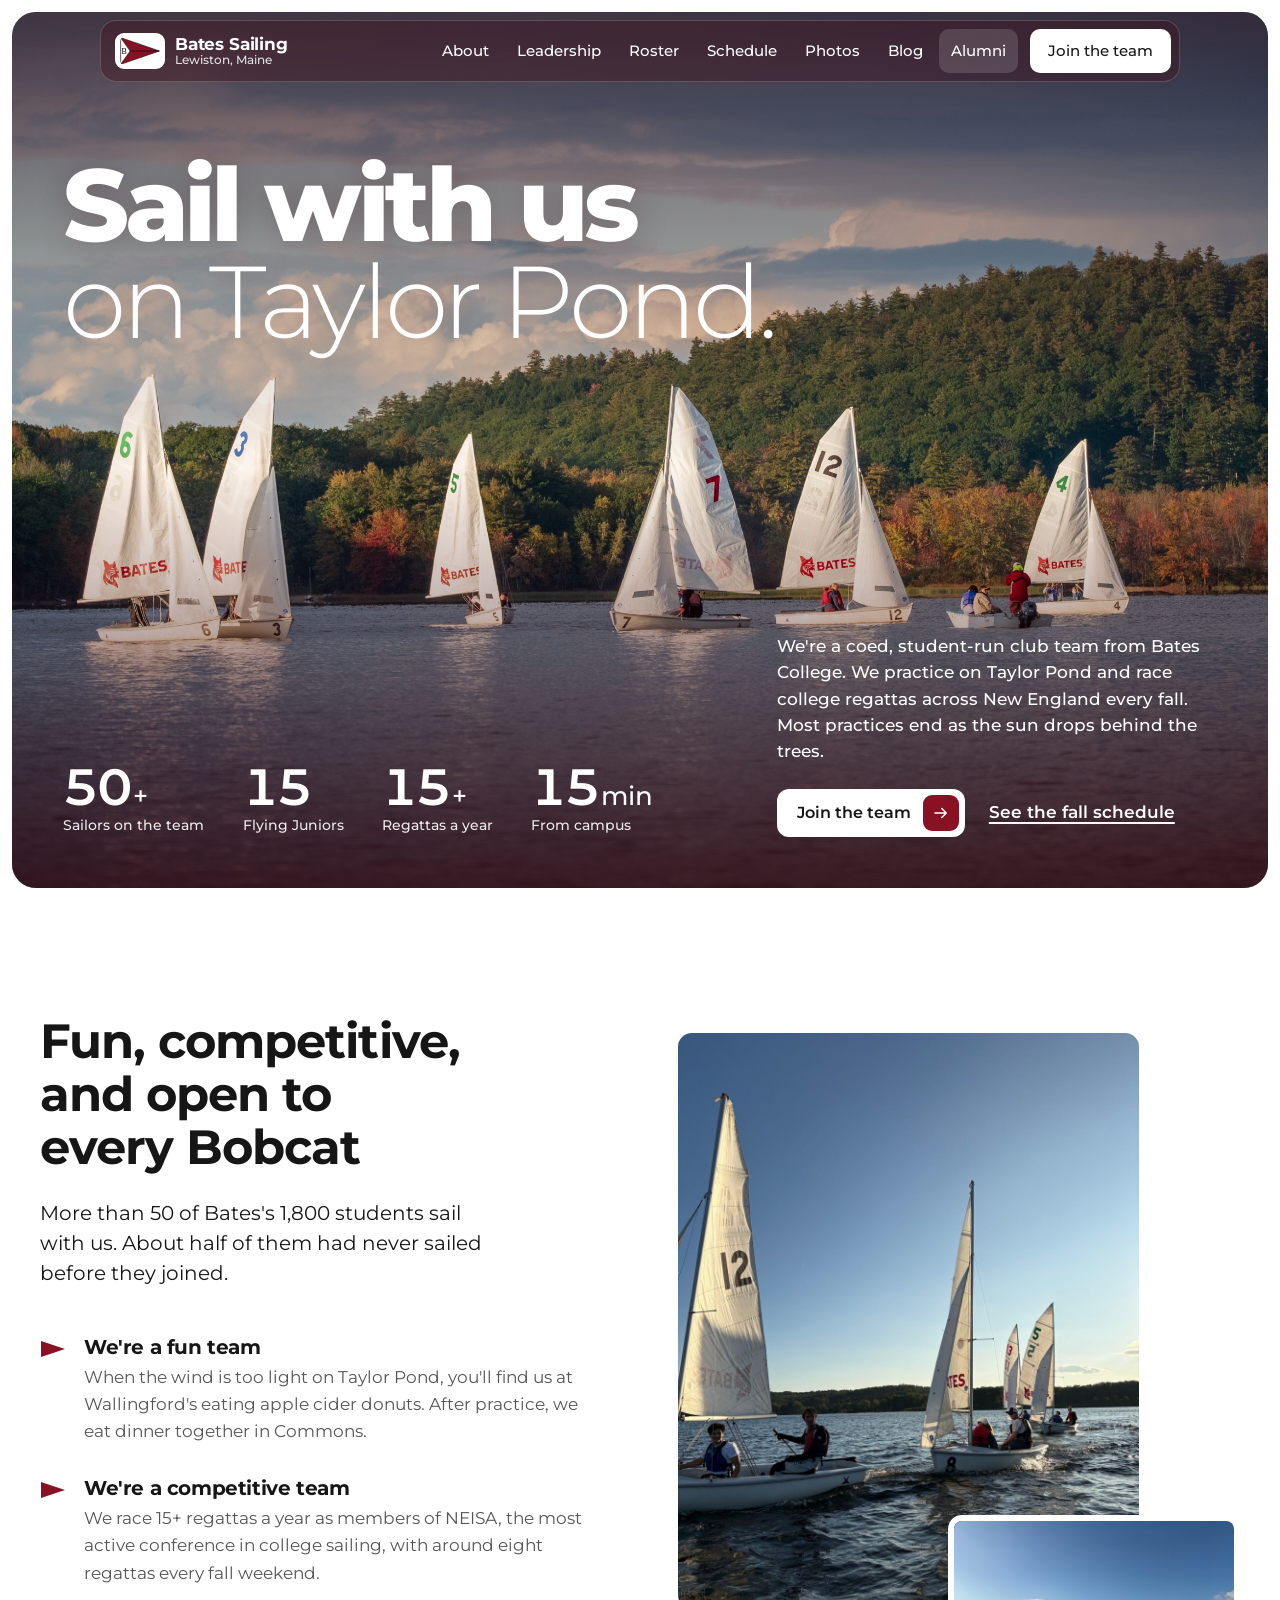
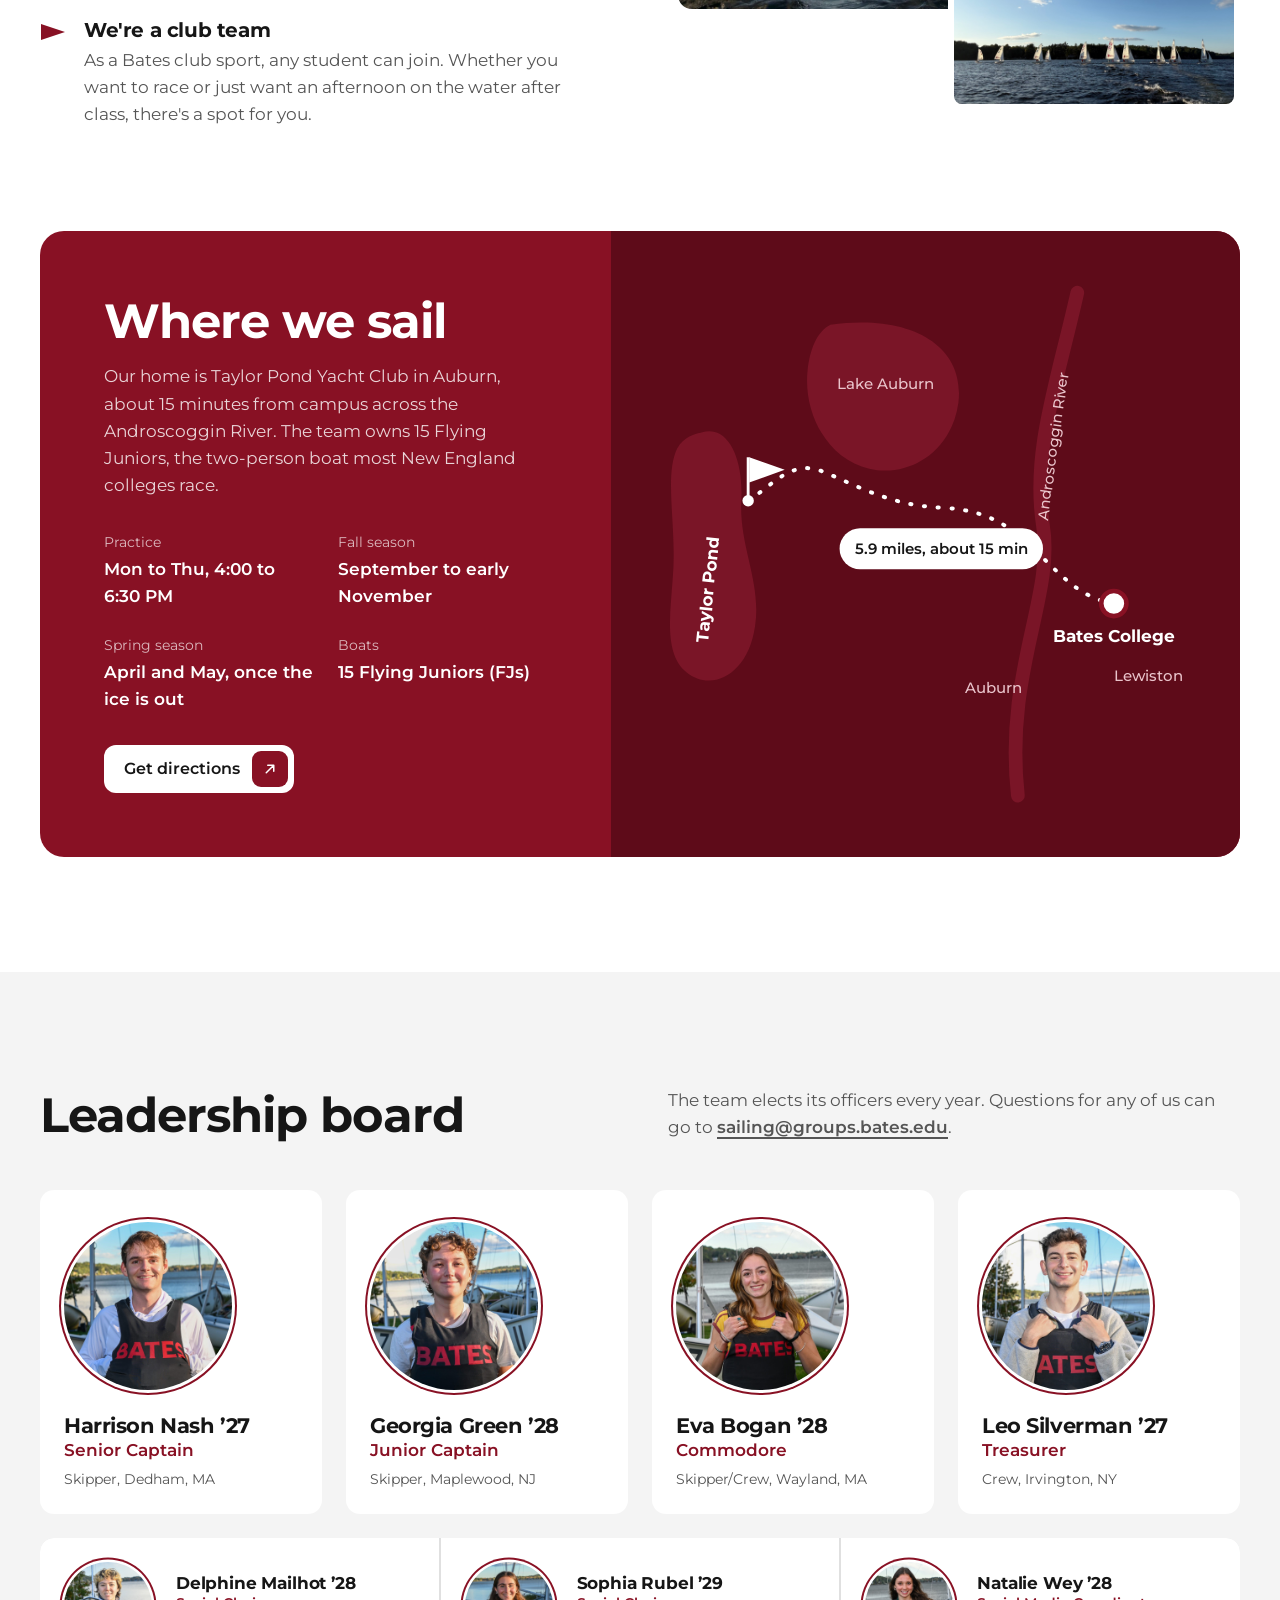
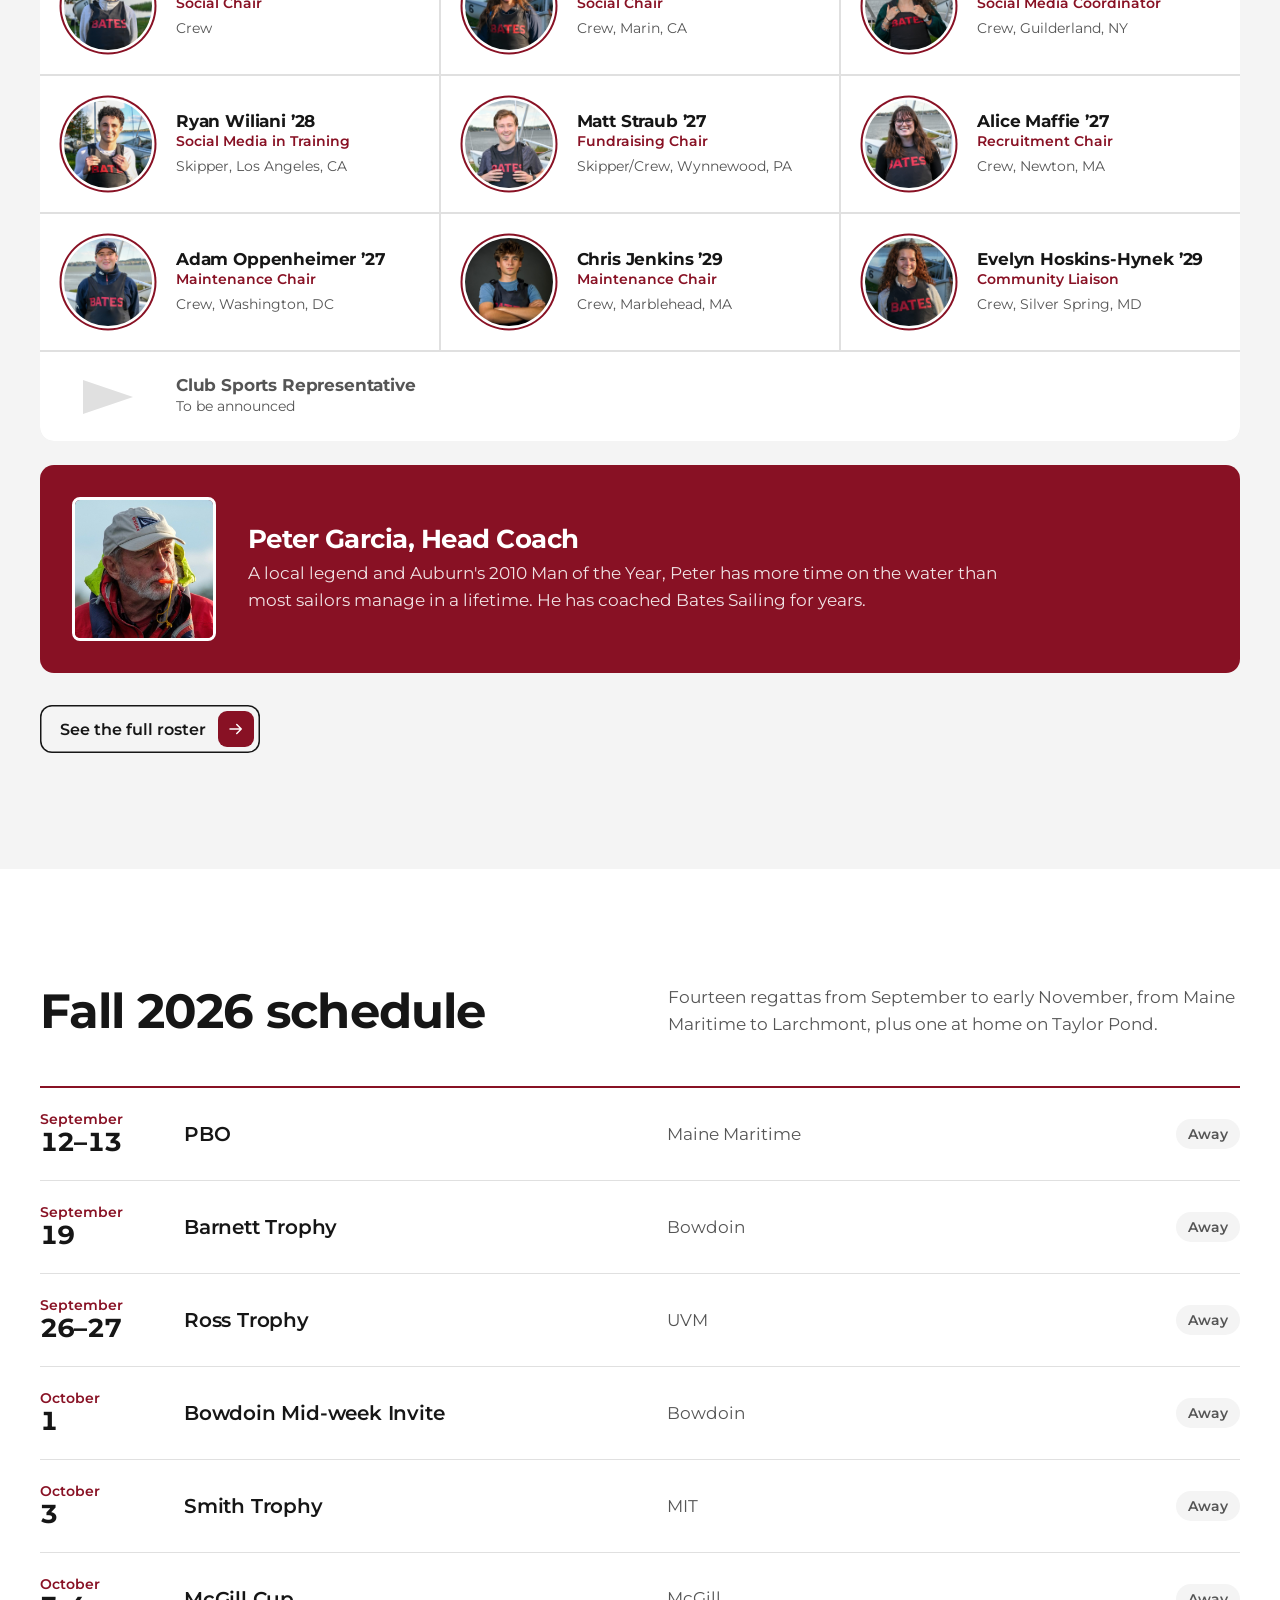
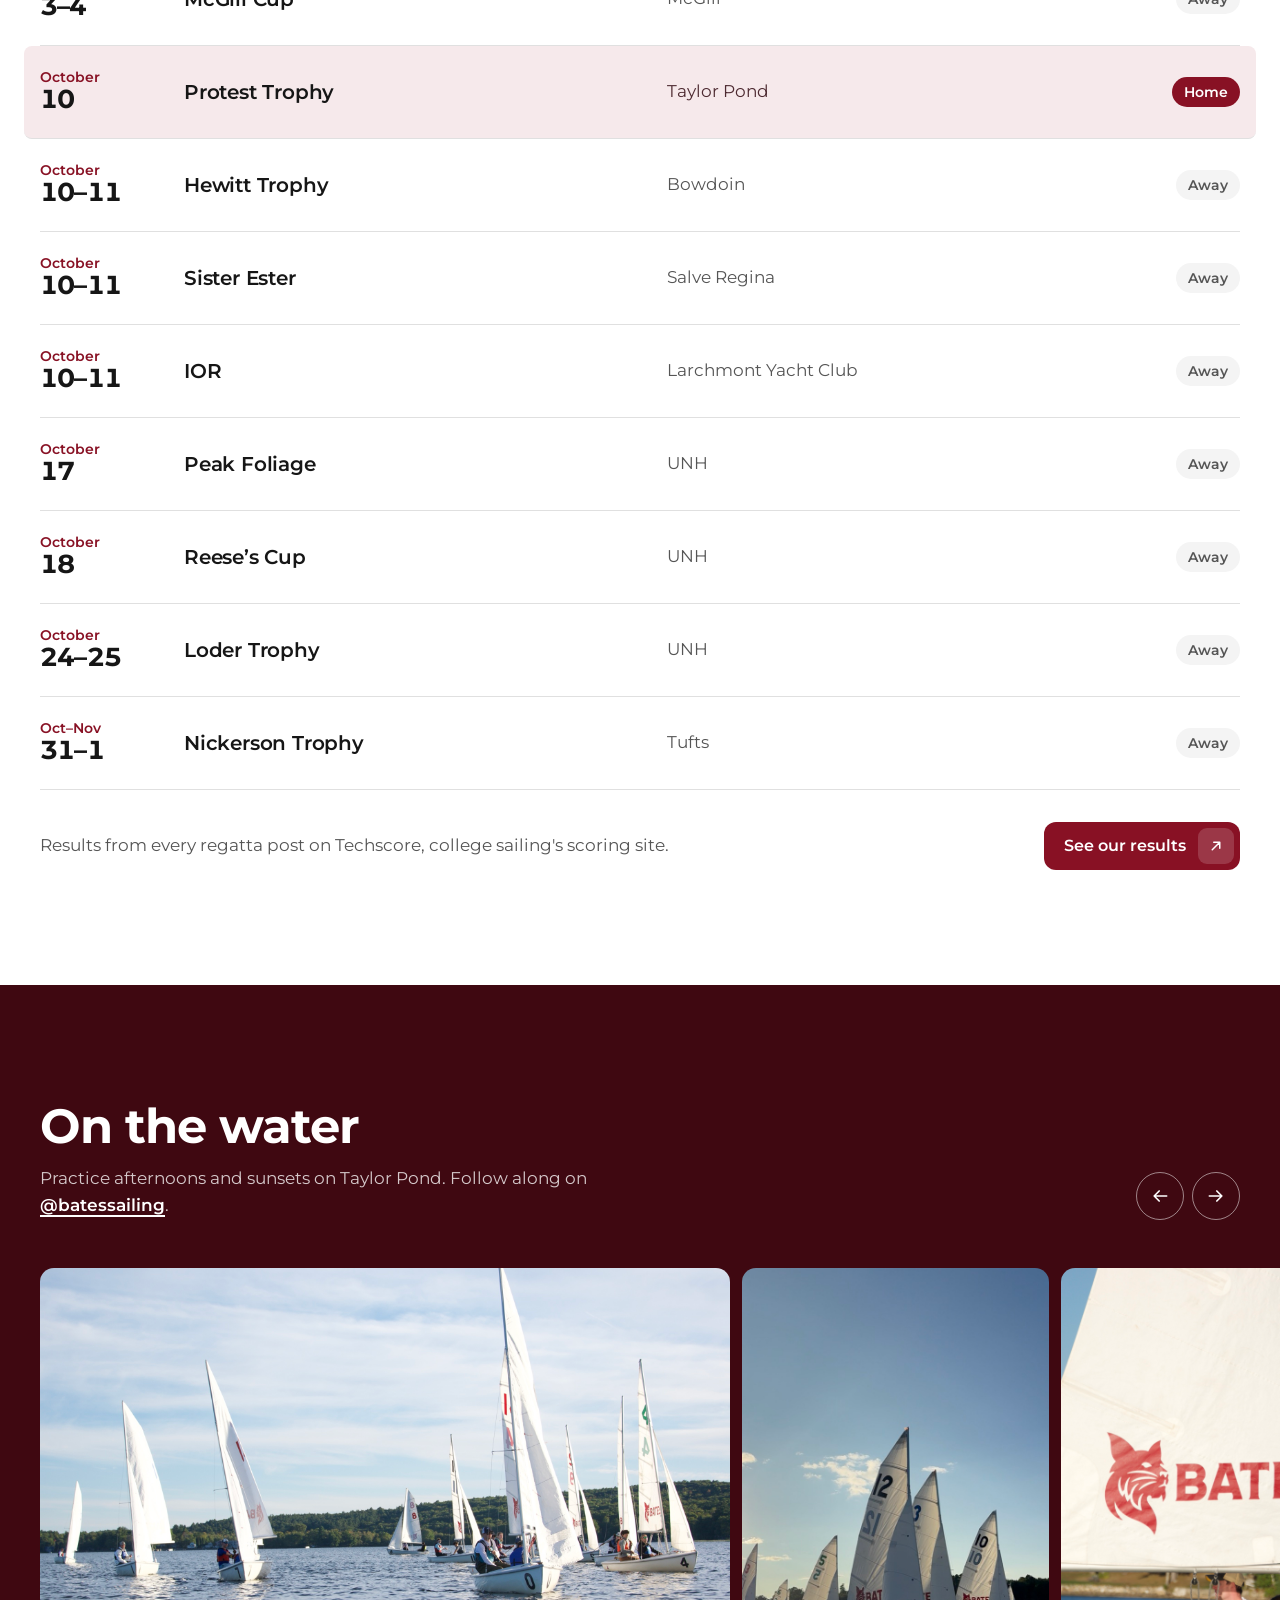
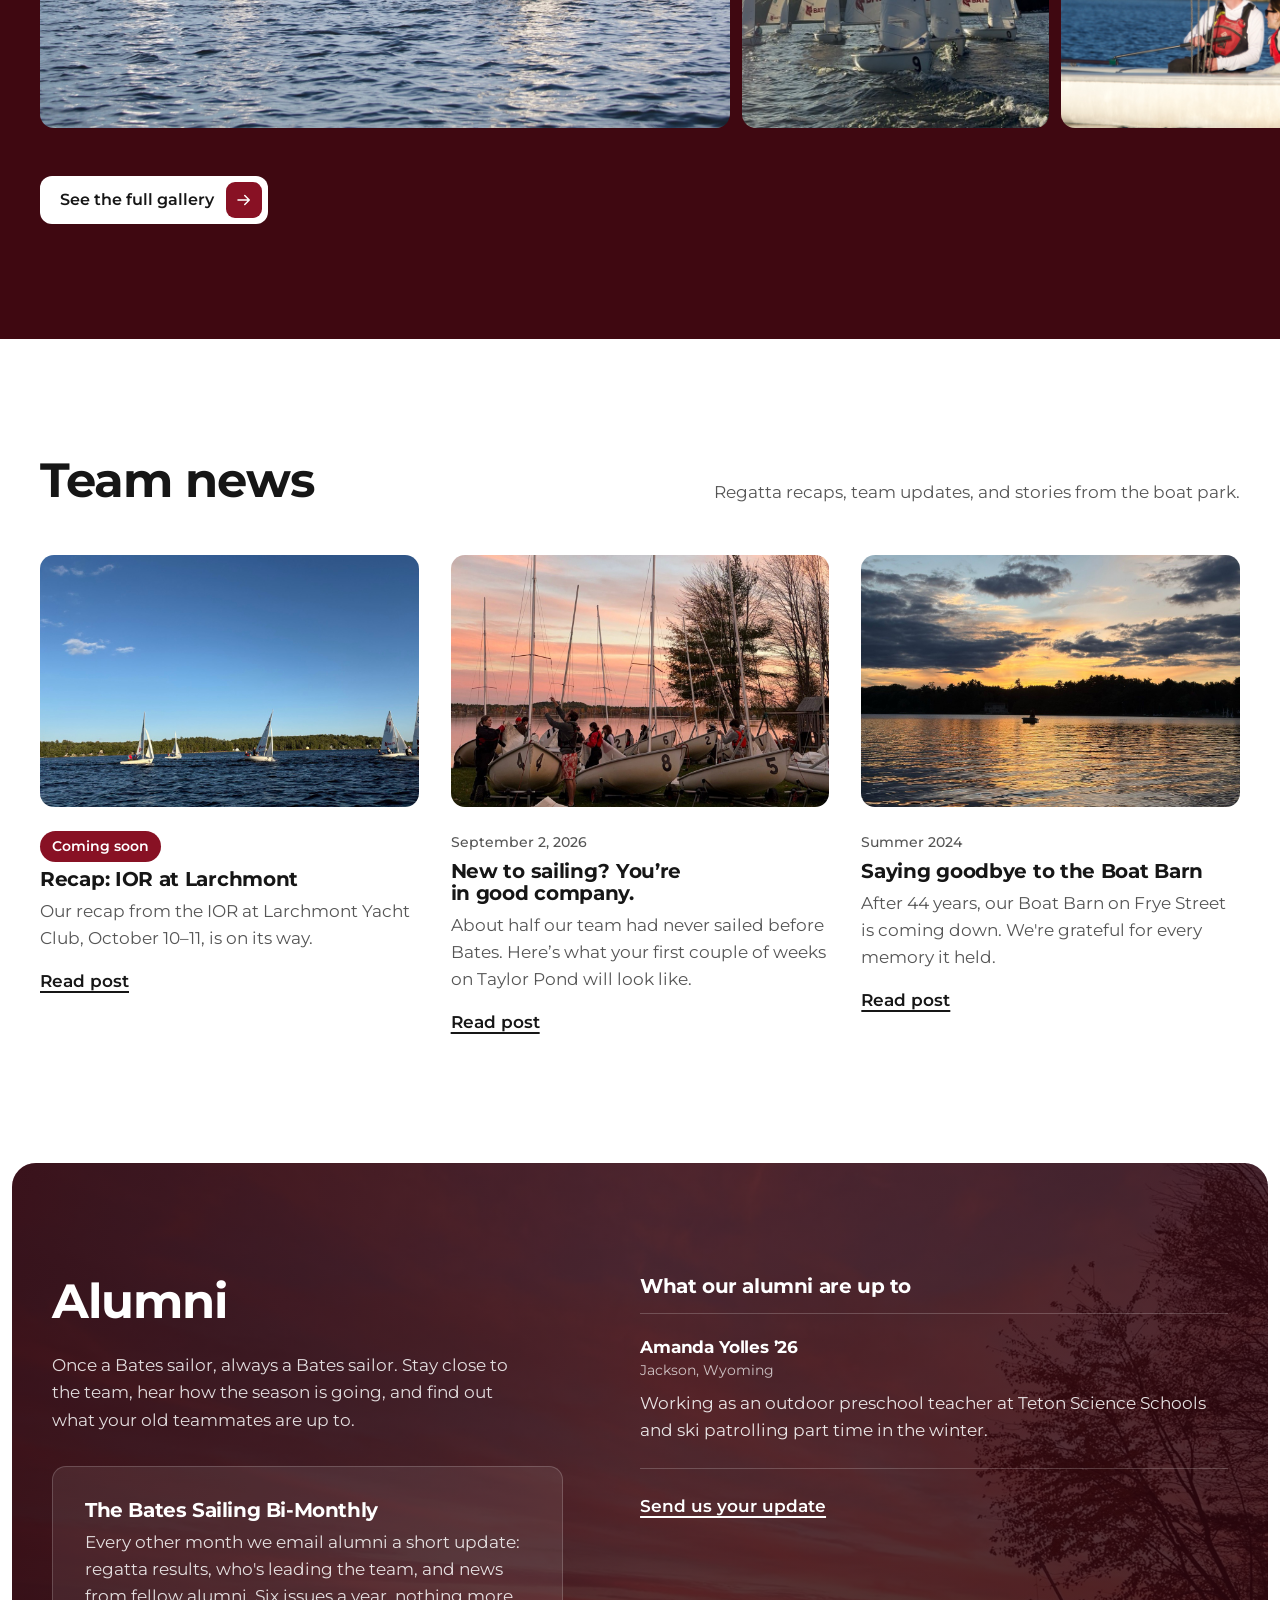
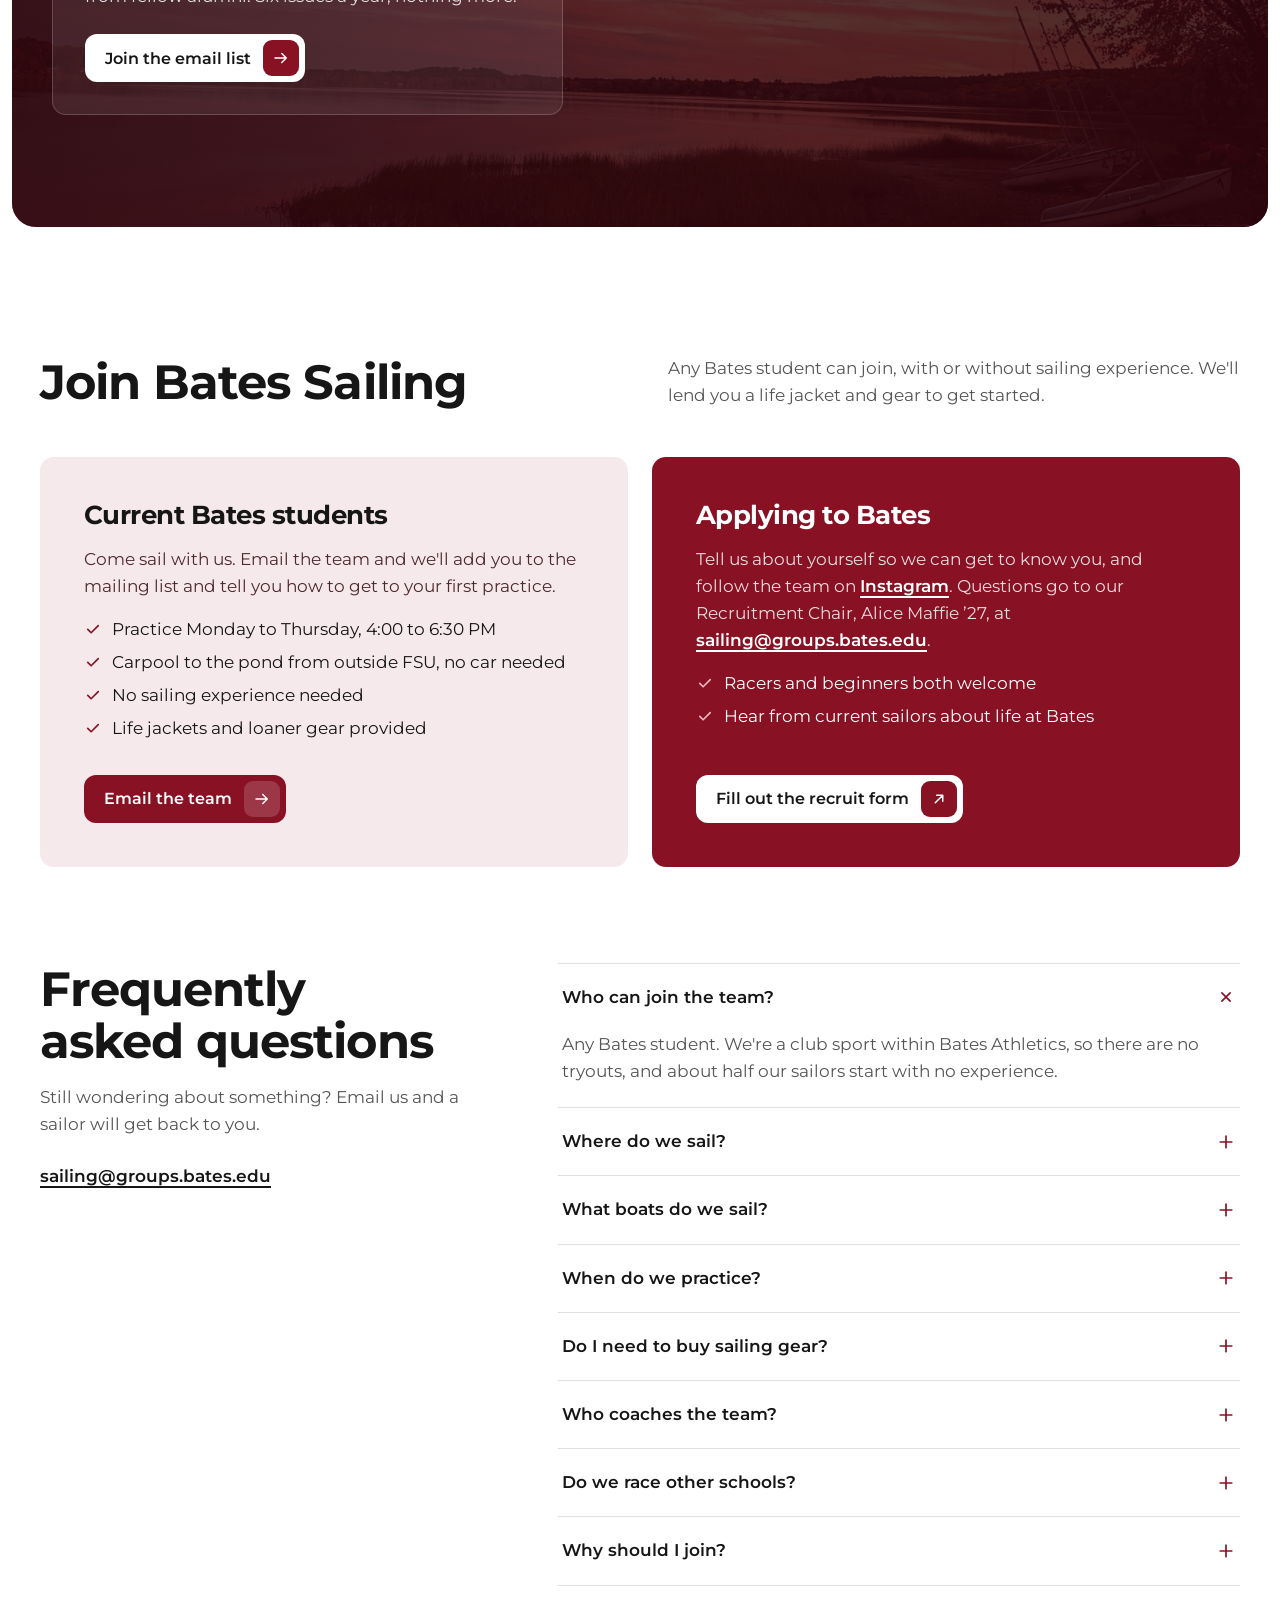
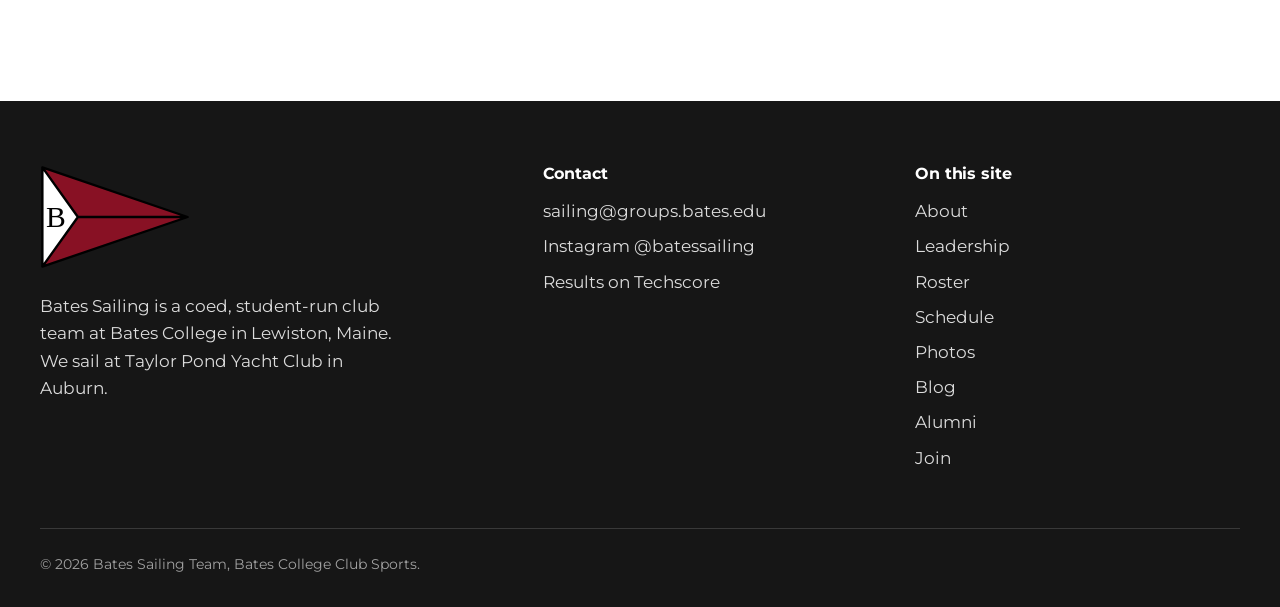
==== index.html @ 362e1a92 "Home: on phones, pin the hero photo and scroll the intro over it Co-Authored-By: Claude Opus 5.5 <no" ====
<!doctype html>
<html lang="en">
<head>
  <meta charset="utf-8">
  <meta name="viewport" content="width=device-width, initial-scale=1">
  <title>Bates Sailing Team | Bates College, Lewiston, Maine</title>
  <meta name="description" content="Bates Sailing is a coed, student-run club sailing team at Bates College in Lewiston, Maine. We practice on Taylor Pond and race NEISA regattas every fall. No experience needed.">
  <meta name="theme-color" content="#881124">
  <link rel="icon" href="assets/img/burgee.svg" type="image/svg+xml">
  <link rel="preload" href="assets/fonts/Montserrat-VariableFont_wght.ttf" as="font" type="font/ttf" crossorigin>
  <link rel="preload" as="image" href="assets/img/hero-fleet-2400.jpg" imagesrcset="assets/img/hero-fleet-1200.jpg 1200w, assets/img/hero-fleet-2400.jpg 2400w" imagesizes="100vw">
  <link rel="stylesheet" href="css/styles.css?v=20261106">
  <meta property="og:title" content="Bates Sailing Team">
  <meta property="og:description" content="Coed club sailing at Bates College. Practice on Taylor Pond, race across New England every fall.">
  <meta property="og:image" content="assets/img/hero-fleet-1200.jpg">
</head>
<body>

<!-- Icon set (Phosphor-style, 1.5px stroke) -->
<svg width="0" height="0" style="position:absolute" aria-hidden="true">
  <symbol id="i-arrow-right" viewBox="0 0 24 24"><path d="M4 12h15m-6-6 6 6-6 6" fill="none" stroke="currentColor" stroke-width="2" stroke-linecap="round" stroke-linejoin="round"/></symbol>
  <symbol id="i-arrow-left" viewBox="0 0 24 24"><path d="M20 12H5m6-6-6 6 6 6" fill="none" stroke="currentColor" stroke-width="2" stroke-linecap="round" stroke-linejoin="round"/></symbol>
  <symbol id="i-arrow-up-right" viewBox="0 0 24 24"><path d="M7 17 17 7M9 7h8v8" fill="none" stroke="currentColor" stroke-width="2" stroke-linecap="round" stroke-linejoin="round"/></symbol>
  <symbol id="i-chevron-down" viewBox="0 0 24 24"><path d="m6 9 6 6 6-6" fill="none" stroke="currentColor" stroke-width="2" stroke-linecap="round" stroke-linejoin="round"/></symbol>
  <symbol id="i-plus" viewBox="0 0 24 24"><path d="M12 5v14M5 12h14" fill="none" stroke="currentColor" stroke-width="2" stroke-linecap="round"/></symbol>
  <symbol id="i-menu" viewBox="0 0 24 24"><path d="M4 7h16M4 12h16M4 17h16" fill="none" stroke="currentColor" stroke-width="2" stroke-linecap="round"/></symbol>
  <symbol id="i-close" viewBox="0 0 24 24"><path d="M6 6l12 12M18 6 6 18" fill="none" stroke="currentColor" stroke-width="2" stroke-linecap="round"/></symbol>
  <symbol id="i-check" viewBox="0 0 24 24"><path d="m5 12.5 4.5 4.5L19 7.5" fill="none" stroke="currentColor" stroke-width="2.2" stroke-linecap="round" stroke-linejoin="round"/></symbol>
  <symbol id="i-pennant" viewBox="0 0 26 18"><path d="M1 1 25 9 1 17Z" fill="currentColor"/></symbol>
</svg>

<a class="skip-link" href="#main">Skip to main content</a>

<header class="site-header" id="top">
  <nav class="nav" aria-label="Main">
    <a class="brand" href="#top">
      <img src="assets/img/burgee.svg" alt="" width="46" height="32">
      <span class="brand-name"><strong>Bates Sailing</strong><span>Lewiston, Maine</span></span>
    </a>
    <button class="nav-toggle" type="button" aria-expanded="false" aria-controls="nav-links" aria-label="Open menu">
      <svg aria-hidden="true"><use href="#i-menu"/></svg>
    </button>
    <ul class="nav-links" id="nav-links">
      <li><a href="#about">About</a></li>
      <li><a href="#leadership">Leadership</a></li>
      <li><a href="roster.html">Roster</a></li>
      <li><a href="#schedule">Schedule</a></li>
      <li><a href="#photos">Photos</a></li>
      <li><a href="#blog">Blog</a></li>
      <li><a href="#alumni">Alumni</a></li>
      <li class="nav-cta"><a class="btn" href="#join">Join the team</a></li>
    </ul>
  </nav>
</header>

<main id="main">

  <!-- Hero -->
  <section class="hero" aria-labelledby="hero-title">
    <div class="hero-frame">
      <!-- On phones this photo stays pinned while the intro scrolls up over it -->
      <div class="hero-pin">
      <div class="hero-media">
        <img src="assets/img/hero-fleet-2400.jpg"
             srcset="assets/img/hero-fleet-1200.jpg 1200w, assets/img/hero-fleet-2400.jpg 2400w"
             sizes="100vw" width="2400" height="1600" fetchpriority="high"
             alt="Seven Bates Flying Juniors sailing on Taylor Pond in front of a hillside of fall foliage">
      </div>

      <div class="hero-stage">
        <h1 id="hero-title">Sail with us <span class="thin">on Taylor Pond.</span></h1>
        <div class="hero-sails" aria-hidden="true"></div>
      </div>
      </div>

      <div class="hero-pitch">
        <p>We're a coed, student-run club team from Bates College. We practice on Taylor Pond and race college regattas across New England every fall. Most practices end as the sun drops behind the trees.</p>
        <div class="hero-actions">
          <a class="btn btn-light" href="#join">Join the team <span class="btn-icon"><svg aria-hidden="true"><use href="#i-arrow-right"/></svg></span></a>
          <a class="text-link" href="#schedule">See the fall schedule</a>
        </div>
      </div>
    </div>

    <!-- Sits over the water on wide screens, drops below the photo on smaller ones -->
    <dl class="hero-stats">
      <div><dt>Sailors on the team</dt><dd>50<small>+</small></dd></div>
      <div><dt>Flying Juniors</dt><dd>15</dd></div>
      <div><dt>Regattas a year</dt><dd>15<small>+</small></dd></div>
      <div><dt>From campus</dt><dd>15<small>min</small></dd></div>
    </dl>
  </section>

  <!-- About -->
  <section class="section" id="about" aria-labelledby="about-title">
    <div class="wrap">
      <div class="about-grid">
        <div class="about-copy">
          <h2 id="about-title">Fun, competitive, and open to every Bobcat</h2>
          <p class="lede">More than 50 of Bates's 1,800 students sail with us. About half of them had never sailed before they joined.</p>
          <ul class="about-points">
            <li>
              <svg class="pennant-mark" aria-hidden="true"><use href="#i-pennant"/></svg>
              <div>
                <h3>We're a fun team</h3>
                <p>When the wind is too light on Taylor Pond, you'll find us at Wallingford's eating apple cider donuts. After practice, we eat dinner together in Commons.</p>
              </div>
            </li>
            <li>
              <svg class="pennant-mark" aria-hidden="true"><use href="#i-pennant"/></svg>
              <div>
                <h3>We're a competitive team</h3>
                <p>We race 15+ regattas a year as members of NEISA, the most active conference in college sailing, with around eight regattas every fall weekend.</p>
              </div>
            </li>
            <li>
              <svg class="pennant-mark" aria-hidden="true"><use href="#i-pennant"/></svg>
              <div>
                <h3>We're a club team</h3>
                <p>As a Bates club sport, any student can join. Whether you want to race or just want an afternoon on the water after class, there's a spot for you.</p>
              </div>
            </li>
          </ul>
        </div>
        <div class="about-photos">
          <img class="p1" src="assets/img/about-crew-2026.jpg" width="960" height="1200" loading="lazy"
               alt="Two smiling sailors in boat 12 lead boats 8, 13 and 5 across Taylor Pond in late-afternoon sun">
          <img class="p2" src="assets/img/about-fleet-2026.jpg" width="1200" height="800" loading="lazy"
               alt="A long line of Bates Flying Juniors sailing across the pond under a clear blue sky">
        </div>
      </div>

      <!-- Where we sail -->
      <div class="pond-card" id="taylor-pond">
        <div class="pond-copy">
          <h2>Where we sail</h2>
          <p>Our home is Taylor Pond Yacht Club in Auburn, about 15 minutes from campus across the Androscoggin River. The team owns 15 Flying Juniors, the two-person boat most New England colleges race.</p>
          <dl class="pond-facts">
            <div><dt>Practice</dt><dd>Mon to Thu, 4:00 to 6:30 PM</dd></div>
            <div><dt>Fall season</dt><dd>September to early November</dd></div>
            <div><dt>Spring season</dt><dd>April and May, once the ice is out</dd></div>
            <div><dt>Boats</dt><dd>15 Flying Juniors (FJs)</dd></div>
          </dl>
          <a class="btn btn-light" href="https://www.google.com/maps/dir/Bates+College,+Lewiston,+ME/Taylor+Pond+Yacht+Club,+Auburn,+ME" target="_blank" rel="noopener">
            Get directions <span class="btn-icon"><svg aria-hidden="true"><use href="#i-arrow-up-right"/></svg></span>
          </a>
        </div>
        <div class="pond-map">
          <svg viewBox="70 30 550 360" preserveAspectRatio="xMidYMid meet" role="img" aria-labelledby="map-title">
            <title id="map-title">Map of the 5.9 mile drive from Bates College in Lewiston west to Taylor Pond in Auburn</title>
            <g fill="#7a1527">
              <path d="M262 18c70-10 118 18 112 68-6 44-44 66-78 58-36-8-58-48-54-86 2-18 8-34 20-40z"/>
              <path d="M150 112c22-6 36 22 34 60-2 40 18 72 12 110-6 42-38 58-60 40-20-16-14-52-12-82 4-44-8-90 4-114 6-10 14-12 22-14z"/>
            </g>
            <path d="M478-10c-18 80-40 140-30 204 10 62-34 128-22 236" fill="none" stroke="#7a1527" stroke-width="12" stroke-linecap="round"/>
            <g font-family="Montserrat, sans-serif" fill="#e9c3ca" font-size="13" font-weight="500">
              <text x="268" y="74">Lake Auburn</text>
              <text x="452" y="190" transform="rotate(-82 452 190)">Androscoggin River</text>
              <text x="380" y="340">Auburn</text>
              <text x="510" y="330">Lewiston</text>
            </g>
            <path d="M190 172c22-14 38-36 64-26s58 30 104 32 66 20 90 44 36 34 60 40" fill="none" stroke="#fff" stroke-width="3.5" stroke-linecap="round" stroke-dasharray="1 11"/>
            <g>
              <circle cx="510" cy="262" r="11" fill="#fff" stroke="#881124" stroke-width="4"/>
              <text x="510" y="296" text-anchor="middle" font-family="Montserrat, sans-serif" font-size="15" font-weight="700" fill="#fff">Bates College</text>
            </g>
            <g>
              <line x1="190" y1="172" x2="190" y2="134" stroke="#fff" stroke-width="2.5"/>
              <path d="M191 134 222 145 191 156Z" fill="#fff"/>
              <circle cx="190" cy="172" r="5" fill="#fff"/>
              <text x="160" y="250" text-anchor="middle" font-family="Montserrat, sans-serif" font-size="15" font-weight="700" fill="#fff" transform="rotate(-84 160 250)">Taylor Pond</text>
            </g>
            <g transform="translate(270 196)">
              <rect width="178" height="36" rx="18" fill="#fff"/>
              <text x="89" y="23" text-anchor="middle" font-family="Montserrat, sans-serif" font-size="13" font-weight="600" fill="#161616">5.9 miles, about 15 min</text>
            </g>
          </svg>
        </div>
      </div>
    </div>
  </section>

  <!-- Leadership board -->
  <section class="section leaders" id="leadership" aria-labelledby="leaders-title">
    <div class="wrap">
      <div class="section-head">
        <h2 id="leaders-title">Leadership board</h2>
        <p>The team elects its officers every year. Questions for any of us can go to <a class="text-link" href="mailto:sailing@groups.bates.edu">sailing@groups.bates.edu</a>.</p>
      </div>

      <ul class="officers">
        <li class="officer">
          <img class="headshot" src="assets/img/team/harrison-nash.jpg" width="800" height="800" loading="lazy" alt="">
          <div><h3>Harrison Nash ’27</h3><p class="role">Senior Captain</p><p class="meta">Skipper, Dedham, MA</p></div>
        </li>
        <li class="officer">
          <img class="headshot" src="assets/img/team/georgia-green.jpg" width="800" height="800" loading="lazy" alt="">
          <div><h3>Georgia Green ’28</h3><p class="role">Junior Captain</p><p class="meta">Skipper, Maplewood, NJ</p></div>
        </li>
        <li class="officer">
          <img class="headshot" src="assets/img/team/eva-bogan.jpg" width="800" height="800" loading="lazy" alt="">
          <div><h3>Eva Bogan ’28</h3><p class="role">Commodore</p><p class="meta">Skipper/Crew, Wayland, MA</p></div>
        </li>
        <li class="officer">
          <img class="headshot" src="assets/img/team/leo-silverman.jpg" width="800" height="800" loading="lazy" alt="">
          <div><h3>Leo Silverman ’27</h3><p class="role">Treasurer</p><p class="meta">Crew, Irvington, NY</p></div>
        </li>
      </ul>

      <!-- Roles marked "is-open" are still being filled. To add someone, swap the line for one like the filled chairs above it. -->
      <ul class="chairs">
        <li class="chair"><img class="headshot headshot-sm" src="assets/img/team/delphine-mailhot.jpg" width="800" height="800" loading="lazy" alt=""><div><h3>Delphine Mailhot ’28</h3><p>Social Chair</p><p class="meta">Crew</p></div></li>
        <li class="chair"><img class="headshot headshot-sm" src="assets/img/team/sophia-rubel.jpg" width="800" height="800" loading="lazy" alt=""><div><h3>Sophia Rubel ’29</h3><p>Social Chair</p><p class="meta">Crew, Marin, CA</p></div></li>
        <li class="chair"><img class="headshot headshot-sm" src="assets/img/team/natalie-wey.jpg" width="800" height="800" loading="lazy" alt=""><div><h3>Natalie Wey ’28</h3><p>Social Media Coordinator</p><p class="meta">Crew, Guilderland, NY</p></div></li>
        <li class="chair"><img class="headshot headshot-sm" src="assets/img/team/ryan-wiliani.jpg" width="800" height="800" loading="lazy" alt=""><div><h3>Ryan Wiliani ’28</h3><p>Social Media in Training</p><p class="meta">Skipper, Los Angeles, CA</p></div></li>
        <li class="chair"><img class="headshot headshot-sm" src="assets/img/team/matt-straub.jpg" width="800" height="800" loading="lazy" alt=""><div><h3>Matt Straub ’27</h3><p>Fundraising Chair</p><p class="meta">Skipper/Crew, Wynnewood, PA</p></div></li>
        <li class="chair"><img class="headshot headshot-sm" src="assets/img/team/alice-maffie.jpg" width="800" height="800" loading="lazy" alt=""><div><h3>Alice Maffie ’27</h3><p>Recruitment Chair</p><p class="meta">Crew, Newton, MA</p></div></li>
        <li class="chair"><img class="headshot headshot-sm" src="assets/img/team/adam-oppenheimer.jpg" width="800" height="800" loading="lazy" alt=""><div><h3>Adam Oppenheimer ’27</h3><p>Maintenance Chair</p><p class="meta">Crew, Washington, DC</p></div></li>
        <li class="chair"><img class="headshot headshot-sm" src="assets/img/team/chris-jenkins.jpg" width="800" height="800" loading="lazy" alt=""><div><h3>Chris Jenkins ’29</h3><p>Maintenance Chair</p><p class="meta">Crew, Marblehead, MA</p></div></li>
        <li class="chair"><img class="headshot headshot-sm" src="assets/img/team/evelyn-hoskins-hynek.jpg" width="800" height="800" loading="lazy" alt=""><div><h3>Evelyn Hoskins-Hynek ’29</h3><p>Community Liaison</p><p class="meta">Crew, Silver Spring, MD</p></div></li>
        <li class="chair is-open"><div class="flag flag-sm" aria-hidden="true"></div><div><h3>Club Sports Representative</h3><p>To be announced</p></div></li>
      </ul>

      <div class="coach">
        <img class="coach-photo" src="assets/img/coach-peter.jpg" width="480" height="480" loading="lazy"
             alt="Coach Peter Garcia on the water in a cap and red sailing jacket, with a whistle in his mouth">

        <div>
          <h3>Peter Garcia, Head Coach</h3>
          <p>A local legend and Auburn's 2010 Man of the Year, Peter has more time on the water than most sailors manage in a lifetime. He has coached Bates Sailing for years.</p>
        </div>
      </div>

      <a class="btn btn-outline roster-link" href="roster.html">See the full roster <span class="btn-icon"><svg aria-hidden="true"><use href="#i-arrow-right"/></svg></span></a>
    </div>
  </section>

  <!-- Schedule -->
  <section class="section" id="schedule" aria-labelledby="schedule-title">
    <div class="wrap">
      <div class="section-head">
        <h2 id="schedule-title">Fall 2026 schedule</h2>
        <p>Fourteen regattas from September to early November, from Maine Maritime to Larchmont, plus one at home on Taylor Pond.</p>
      </div>

      <!-- Fall 2026 schedule. To update, edit these rows; add class "is-home" and the Home tag for regattas we host. -->
      <ol class="schedule-list">
        <li class="regatta">
          <p class="regatta-date"><span class="month">September</span><span class="days">12–13</span></p>
          <h3>PBO</h3>
          <p class="where">Maine Maritime</p>
          <span class="tag tag-away">Away</span>
        </li>
        <li class="regatta">
          <p class="regatta-date"><span class="month">September</span><span class="days">19</span></p>
          <h3>Barnett Trophy</h3>
          <p class="where">Bowdoin</p>
          <span class="tag tag-away">Away</span>
        </li>
        <li class="regatta">
          <p class="regatta-date"><span class="month">September</span><span class="days">26–27</span></p>
          <h3>Ross Trophy</h3>
          <p class="where">UVM</p>
          <span class="tag tag-away">Away</span>
        </li>
        <li class="regatta">
          <p class="regatta-date"><span class="month">October</span><span class="days">1</span></p>
          <h3>Bowdoin Mid-week Invite</h3>
          <p class="where">Bowdoin</p>
          <span class="tag tag-away">Away</span>
        </li>
        <li class="regatta">
          <p class="regatta-date"><span class="month">October</span><span class="days">3</span></p>
          <h3>Smith Trophy</h3>
          <p class="where">MIT</p>
          <span class="tag tag-away">Away</span>
        </li>
        <li class="regatta">
          <p class="regatta-date"><span class="month">October</span><span class="days">3–4</span></p>
          <h3>McGill Cup</h3>
          <p class="where">McGill</p>
          <span class="tag tag-away">Away</span>
        </li>
        <li class="regatta is-home">
          <p class="regatta-date"><span class="month">October</span><span class="days">10</span></p>
          <h3>Protest Trophy</h3>
          <p class="where">Taylor Pond</p>
          <span class="tag tag-home">Home</span>
        </li>
        <li class="regatta">
          <p class="regatta-date"><span class="month">October</span><span class="days">10–11</span></p>
          <h3>Hewitt Trophy</h3>
          <p class="where">Bowdoin</p>
          <span class="tag tag-away">Away</span>
        </li>
        <li class="regatta">
          <p class="regatta-date"><span class="month">October</span><span class="days">10–11</span></p>
          <h3>Sister Ester</h3>
          <p class="where">Salve Regina</p>
          <span class="tag tag-away">Away</span>
        </li>
        <li class="regatta">
          <p class="regatta-date"><span class="month">October</span><span class="days">10–11</span></p>
          <h3>IOR</h3>
          <p class="where">Larchmont Yacht Club</p>
          <span class="tag tag-away">Away</span>
        </li>
        <li class="regatta">
          <p class="regatta-date"><span class="month">October</span><span class="days">17</span></p>
          <h3>Peak Foliage</h3>
          <p class="where">UNH</p>
          <span class="tag tag-away">Away</span>
        </li>
        <li class="regatta">
          <p class="regatta-date"><span class="month">October</span><span class="days">18</span></p>
          <h3>Reese’s Cup</h3>
          <p class="where">UNH</p>
          <span class="tag tag-away">Away</span>
        </li>
        <li class="regatta">
          <p class="regatta-date"><span class="month">October</span><span class="days">24–25</span></p>
          <h3>Loder Trophy</h3>
          <p class="where">UNH</p>
          <span class="tag tag-away">Away</span>
        </li>
        <li class="regatta">
          <p class="regatta-date"><span class="month">Oct–Nov</span><span class="days">31–1</span></p>
          <h3>Nickerson Trophy</h3>
          <p class="where">Tufts</p>
          <span class="tag tag-away">Away</span>
        </li>
      </ol>

      <div class="schedule-foot">
        <p>Results from every regatta post on Techscore, college sailing's scoring site.</p>
        <a class="btn btn-garnet" href="https://scores.collegesailing.org/schools/bates/" target="_blank" rel="noopener">
          See our results <span class="btn-icon"><svg aria-hidden="true"><use href="#i-arrow-up-right"/></svg></span>
        </a>
      </div>
    </div>
  </section>

  <!-- Photos -->
  <section class="section photos" id="photos" aria-labelledby="photos-title">
    <div class="wrap">
      <div class="section-head">
        <div>
          <h2 id="photos-title">On the water</h2>
          <p style="margin-top:12px">Practice afternoons and sunsets on Taylor Pond. Follow along on <a class="text-link" href="https://www.instagram.com/batessailing/" target="_blank" rel="noopener">@batessailing</a>.</p>
        </div>
        <div class="strip-controls">
          <button class="strip-btn" type="button" data-strip="prev" aria-controls="photo-strip" aria-label="Previous photos"><svg aria-hidden="true"><use href="#i-arrow-left"/></svg></button>
          <button class="strip-btn" type="button" data-strip="next" aria-controls="photo-strip" aria-label="Next photos"><svg aria-hidden="true"><use href="#i-arrow-right"/></svg></button>
        </div>
      </div>
    </div>
    <div class="strip" id="photo-strip" tabindex="0" role="region" aria-label="Team photos, scroll sideways">
      <figure class="landscape"><img src="assets/img/strip-2026-0044.jpg" width="2000" height="1333" loading="lazy" alt="A dozen Bates boats spread across Taylor Pond on a bright afternoon"></figure>
      <figure class="portrait"><img src="assets/img/strip-01.jpg" width="666" height="1000" loading="lazy" alt="Boats 12, 3, 10 and 5 sailing upwind together in low afternoon sun"></figure>
      <figure class="portrait"><img src="assets/img/strip-2026-0056.jpg" width="2000" height="1333" loading="lazy" alt="A crew sailing under a big Bates bobcat logo on the mainsail"></figure>
      <figure class="landscape"><img src="assets/img/strip-2026-0101.jpg" width="2000" height="1333" loading="lazy" alt="Two sailors in red life jackets smiling from their boat"></figure>
      <figure class="portrait"><img src="assets/img/strip-02.jpg" width="666" height="1000" loading="lazy" alt="Two Bates boats silhouetted against the sunset, reflected in calm water"></figure>
      <figure class="portrait"><img src="assets/img/strip-2026-0040.jpg" width="2000" height="1333" loading="lazy" alt="Boats 13 and 5 sailing side by side with their crews aboard"></figure>
      <figure class="landscape"><img src="assets/img/strip-2026-0069.jpg" width="2000" height="1333" loading="lazy" alt="A sailor in mirrored sunglasses looking back from under the boom"></figure>
      <figure class="portrait"><img src="assets/img/strip-2026-0078.jpg" width="2000" height="1333" loading="lazy" alt="Boat 6 sailing past a dark wall of pine trees"></figure>
      <figure class="landscape"><img src="assets/img/strip-2026-0066.jpg" width="2000" height="1333" loading="lazy" alt="Boats 10, 11 and 1 sailing close together in front of the pines"></figure>
      <figure class="portrait"><img src="assets/img/strip-06.jpg" width="666" height="1000" loading="lazy" alt="Boat 6 trailing boats 14, 13 and 5 under a deep blue sky"></figure>
      <figure class="portrait"><img src="assets/img/strip-2026-0092.jpg" width="2000" height="1333" loading="lazy" alt="A sailor standing in boat 8, silhouetted against its sail"></figure>
      <figure class="landscape"><img src="assets/img/strip-2026-0118.jpg" width="2000" height="1333" loading="lazy" alt="A smiling crew hiking out under the Bates bobcat sail"></figure>
      <figure class="portrait"><img src="assets/img/strip-08.jpg" width="666" height="1000" loading="lazy" alt="Two sailors laughing as they hike out on boat 9"></figure>
      <figure class="portrait"><img src="assets/img/strip-2026-0048.jpg" width="2000" height="1333" loading="lazy" alt="Boats 10, 11 and 7 sailing close together"></figure>
      <figure class="landscape"><img src="assets/img/strip-2026-0083.jpg" width="2000" height="1333" loading="lazy" alt="Two sailors in caps and sunglasses sitting under the boom"></figure>
      <figure class="portrait"><img src="assets/img/strip-09.jpg" width="666" height="1000" loading="lazy" alt="Boats 3 and 6 sailing side by side with a small cloud overhead"></figure>
      <figure class="portrait"><img src="assets/img/strip-2026-0087.jpg" width="2000" height="1333" loading="lazy" alt="Boats 3 and 4 sailing together in the afternoon light"></figure>
      <figure class="portrait"><img src="assets/img/strip-2026-0034.jpg" width="2000" height="1333" loading="lazy" alt="Boat 1 sailing alone under a clear blue sky"></figure>
      <figure class="portrait"><img src="assets/img/strip-10.jpg" width="666" height="1000" loading="lazy" alt="Sailors stepping masts and raising sails on shore before practice"></figure>
      <figure class="portrait"><img src="assets/img/strip-2026-0050.jpg" width="2000" height="1333" loading="lazy" alt="Boats 14 and 13 sailing in front of the pines"></figure>
    </div>
    <div class="wrap">
      <a class="btn btn-light gallery-link" href="gallery.html">See the full gallery <span class="btn-icon"><svg aria-hidden="true"><use href="#i-arrow-right"/></svg></span></a>
    </div>
  </section>

  <!-- Blog -->
  <section class="section" id="blog" aria-labelledby="blog-title">
    <div class="wrap">
      <div class="section-head">
        <h2 id="blog-title">Team news</h2>
        <p>Regatta recaps, team updates, and stories from the boat park.</p>
      </div>
      <div class="posts">
        <article class="post-card">
          <a class="cover" href="blog/first-regatta-recap.html" tabindex="-1" aria-hidden="true"><img src="assets/img/blog-recap-2026.jpg" width="1200" height="800" loading="lazy" alt=""></a>
          <p class="post-status">Coming soon</p>
          <h3><a href="blog/first-regatta-recap.html">Recap: IOR at Larchmont</a></h3>
          <p>Our recap from the IOR at Larchmont Yacht Club, October 10–11, is on its way.</p>
          <a class="text-link" href="blog/first-regatta-recap.html" aria-label="Read the Larchmont recap">Read post</a>
        </article>
        <article class="post-card">
          <a class="cover" href="blog/learning-to-sail.html" tabindex="-1" aria-hidden="true"><img src="assets/img/blog-learning-2026.jpg" width="1200" height="800" loading="lazy" alt=""></a>
          <time datetime="2026-09-02">September 2, 2026</time>
          <h3><a href="blog/learning-to-sail.html">New to sailing? You’re in good company.</a></h3>
          <p>About half our team had never sailed before Bates. Here’s what your first couple of weeks on Taylor Pond will look like.</p>
          <a class="text-link" href="blog/learning-to-sail.html" aria-label="Read the learning to sail post">Read post</a>
        </article>
        <article class="post-card">
          <a class="cover" href="blog/goodbye-boat-barn.html" tabindex="-1" aria-hidden="true"><img src="assets/img/blog-barn-2026.jpg" width="1200" height="800" loading="lazy" alt=""></a>
          <time datetime="2024-06-01">Summer 2024</time>
          <h3><a href="blog/goodbye-boat-barn.html">Saying goodbye to the Boat Barn</a></h3>
          <p>After 44 years, our Boat Barn on Frye Street is coming down. We're grateful for every memory it held.</p>
          <a class="text-link" href="blog/goodbye-boat-barn.html" aria-label="Read the Boat Barn post">Read post</a>
        </article>
      </div>
    </div>
  </section>

  <!-- Alumni -->
  <section class="alumni" id="alumni" aria-labelledby="alumni-title">
    <div class="alumni-frame">
      <img src="assets/img/alumni-sunset-2026.jpg" width="1600" height="1200" loading="lazy" alt="">
      <div class="wrap alumni-grid">
        <div class="alumni-intro">
          <h2 id="alumni-title">Alumni</h2>
          <p>Once a Bates sailor, always a Bates sailor. Stay close to the team, hear how the season is going, and find out what your old teammates are up to.</p>
          <div class="newsletter">
            <h3>The Bates Sailing Bi-Monthly</h3>
            <p>Every other month we email alumni a short update: regatta results, who's leading the team, and news from fellow alumni. Six issues a year, nothing more.</p>
            <a class="btn btn-light" href="mailto:sailing@groups.bates.edu?subject=Add%20me%20to%20the%20alumni%20email%20list&amp;body=Name%3A%0AClass%20year%3A%0A">
              Join the email list <span class="btn-icon"><svg aria-hidden="true"><use href="#i-arrow-right"/></svg></span>
            </a>
          </div>
        </div>

        <div class="updates">
          <h3 class="updates-title">What our alumni are up to</h3>
          <article class="update">
            <h4>Amanda Yolles ’26</h4>
            <p class="where">Jackson, Wyoming</p>
            <p>Working as an outdoor preschool teacher at Teton Science Schools and ski patrolling part time in the winter.</p>
          </article>
          <a class="text-link" href="mailto:sailing@groups.bates.edu?subject=Alumni%20update%20for%20the%20Bi-Monthly">Send us your update</a>
        </div>
      </div>
    </div>
  </section>

  <!-- Join -->
  <section class="section" id="join" aria-labelledby="join-title">
    <div class="wrap">
      <div class="section-head">
        <h2 id="join-title">Join Bates Sailing</h2>
        <p>Any Bates student can join, with or without sailing experience. We'll lend you a life jacket and gear to get started.</p>
      </div>

      <div class="join-paths">
        <div class="path path-current">
          <h3>Current Bates students</h3>
          <p>Come sail with us. Email the team and we'll add you to the mailing list and tell you how to get to your first practice.</p>
          <ul>
            <li><svg aria-hidden="true"><use href="#i-check"/></svg>Practice Monday to Thursday, 4:00 to 6:30 PM</li>
            <li><svg aria-hidden="true"><use href="#i-check"/></svg>Carpool to the pond from outside FSU, no car needed</li>
            <li><svg aria-hidden="true"><use href="#i-check"/></svg>No sailing experience needed</li>
            <li><svg aria-hidden="true"><use href="#i-check"/></svg>Life jackets and loaner gear provided</li>
          </ul>
          <a class="btn btn-garnet" href="mailto:sailing@groups.bates.edu?subject=I%27d%20like%20to%20join%20Bates%20Sailing">
            Email the team <span class="btn-icon"><svg aria-hidden="true"><use href="#i-arrow-right"/></svg></span>
          </a>
        </div>
        <div class="path path-prospective">
          <h3>Applying to Bates</h3>
          <p>Tell us about yourself so we can get to know you, and follow the team on <a class="text-link" href="https://www.instagram.com/batessailing/" target="_blank" rel="noopener">Instagram</a>. Questions go to our Recruitment Chair, Alice Maffie ’27, at <a class="text-link" href="mailto:sailing@groups.bates.edu">sailing@groups.bates.edu</a>.</p>
          <ul>
            <li><svg aria-hidden="true"><use href="#i-check"/></svg>Racers and beginners both welcome</li>
            <li><svg aria-hidden="true"><use href="#i-check"/></svg>Hear from current sailors about life at Bates</li>
          </ul>
          <a class="btn btn-light" href="https://docs.google.com/forms/d/e/1FAIpQLSdJszGDlaPesIn515pnlJXos9ImUFlHb-2BZw56-8oTSxMS6A/viewform?usp=sf_link" target="_blank" rel="noopener">
            Fill out the recruit form <span class="btn-icon"><svg aria-hidden="true"><use href="#i-arrow-up-right"/></svg></span>
          </a>
        </div>
      </div>

      <div class="faq" id="faq">
        <div class="faq-intro">
          <h2>Frequently asked questions</h2>
          <p>Still wondering about something? Email us and a sailor will get back to you.</p>
          <a class="text-link" href="mailto:sailing@groups.bates.edu">sailing@groups.bates.edu</a>
        </div>
        <div class="faq-list">
          <details open>
            <summary>Who can join the team? <svg aria-hidden="true"><use href="#i-plus"/></svg></summary>
            <div><p>Any Bates student. We're a club sport within Bates Athletics, so there are no tryouts, and about half our sailors start with no experience.</p></div>
          </details>
          <details>
            <summary>Where do we sail? <svg aria-hidden="true"><use href="#i-plus"/></svg></summary>
            <div><p>At Taylor Pond Yacht Club in Auburn, about 15 minutes from campus across the Androscoggin River. We meet outside FSU at 4:00 and carpool there together, so you don't need a car.</p></div>
          </details>
          <details>
            <summary>What boats do we sail? <svg aria-hidden="true"><use href="#i-plus"/></svg></summary>
            <div><p>The team owns 15 collegiate Flying Juniors (FJs). They're 13 feet long, sail with two people, and are the most common college racing boat in New England.</p></div>
          </details>
          <details>
            <summary>When do we practice? <svg aria-hidden="true"><use href="#i-plus"/></svg></summary>
            <div>
              <p>Monday through Thursday from 4:00 to 6:30 PM, or until sundown if that's earlier.</p>
              <p>The fall season runs from the start of classes until early November. Spring practice runs through April and May, starting once the ice is out.</p>
            </div>
          </details>
          <details>
            <summary>Do I need to buy sailing gear? <svg aria-hidden="true"><use href="#i-plus"/></svg></summary>
            <div>
              <p>No. We provide a Coast Guard approved life jacket, and the team has used gear and drysuits to lend. You may already own useful layers like fleece and synthetics.</p>
              <p>Most long-term sailors eventually buy their own dinghy boots and spray pants. If you have your own life jacket or gear, bring it.</p>
            </div>
          </details>
          <details>
            <summary>Who coaches the team? <svg aria-hidden="true"><use href="#i-plus"/></svg></summary>
            <div><p>Peter Garcia, our long-time coach and Auburn's 2010 Man of the Year. He has more time on the water than most sailors manage in a lifetime.</p></div>
          </details>
          <details>
            <summary>Do we race other schools? <svg aria-hidden="true"><use href="#i-plus"/></svg></summary>
            <div><p>Yes. We're part of NEISA, the New England conference of the Intercollegiate Sailing Association, which runs about eight regattas every fall weekend. Most events are coed and some are women's regattas. Results are on <a class="text-link" href="https://scores.collegesailing.org/schools/bates/" target="_blank" rel="noopener">Techscore</a>.</p></div>
          </details>
          <details>
            <summary>Why should I join? <svg aria-hidden="true"><use href="#i-plus"/></svg></summary>
            <div><p>For the people. This team is special because of the people and the community we build every year. It’s something you don’t want to miss.</p></div>
          </details>
        </div>
      </div>
    </div>
  </section>

</main>

<footer class="site-footer">
  <div class="wrap">
    <div class="footer-grid">
      <div class="footer-brand">
        <img src="assets/img/burgee.svg" alt="Bates Sailing burgee" width="150" height="105">
        <p>Bates Sailing is a coed, student-run club team at Bates College in Lewiston, Maine. We sail at Taylor Pond Yacht Club in Auburn.</p>
      </div>
      <div>
        <h2>Contact</h2>
        <ul>
          <li><a href="mailto:sailing@groups.bates.edu">sailing@groups.bates.edu</a></li>
          <li><a href="https://www.instagram.com/batessailing/" target="_blank" rel="noopener">Instagram @batessailing</a></li>
          <li><a href="https://scores.collegesailing.org/schools/bates/" target="_blank" rel="noopener">Results on Techscore</a></li>
        </ul>
      </div>
      <div>
        <h2>On this site</h2>
        <ul>
          <li><a href="#about">About</a></li>
          <li><a href="#leadership">Leadership</a></li>
          <li><a href="roster.html">Roster</a></li>
          <li><a href="#schedule">Schedule</a></li>
          <li><a href="gallery.html">Photos</a></li>
          <li><a href="#blog">Blog</a></li>
          <li><a href="#alumni">Alumni</a></li>
          <li><a href="#join">Join</a></li>
        </ul>
      </div>
    </div>
    <p class="footer-base">© <span data-year>2026</span> Bates Sailing Team, Bates College Club Sports.</p>
  </div>
</footer>

<script src="js/main.js?v=20261106" defer></script>
</body>
</html>
---- css/styles.css ----
/* Bates Sailing — styles
   Colors follow Bates: garnet and maroon (#881124), black, grays and white.
   Type is Montserrat (variable, self-hosted). */

@font-face {
  font-family: "Montserrat";
  src: url("../assets/fonts/Montserrat-VariableFont_wght.ttf") format("truetype");
  font-weight: 100 900;
  font-style: normal;
  font-display: swap;
}

:root {
  /* Palette */
  --garnet: #881124;
  --garnet-deep: #5e0b19;
  --garnet-tint: #f6e9eb;
  --garnet-ink: #3f0811;
  --ink: #161616;
  --sail: #ffffff;
  --gray-100: #f4f4f4;
  --gray-200: #e0e0e0;
  --gray-600: #555555;

  /* Semantic */
  --bg: var(--sail);
  --surface: var(--gray-100);
  --text: var(--ink);
  --text-muted: var(--gray-600);
  --border: var(--gray-200);
  --accent: var(--garnet);
  --accent-hover: var(--garnet-deep);
  --ring: var(--ink);

  /* Type scale (1.25 ratio from 17px) */
  --fs-sm: 0.875rem;
  --fs-base: 1.0625rem;
  --fs-md: 1.25rem;
  --fs-lg: 1.625rem;
  --fs-xl: clamp(2rem, 1.4rem + 2.4vw, 3rem);
  --fs-hero: clamp(3rem, 1.6rem + 6vw, 6.75rem);

  /* Spacing (8pt) */
  --s1: 0.5rem;
  --s2: 1rem;
  --s3: 1.5rem;
  --s4: 2rem;
  --s5: 3rem;
  --s6: 4rem;
  --s7: 6rem;

  --radius-lg: 24px;
  --radius-md: 14px;
  --radius-sm: 8px;
  --wrap: 1200px;
  --gutter: clamp(1rem, 4vw, 2.5rem);

  --ease-out: cubic-bezier(0.22, 1, 0.36, 1);
}

*,
*::before,
*::after { box-sizing: border-box; }

html { scroll-behavior: smooth; -webkit-text-size-adjust: 100%; }
@media (prefers-reduced-motion: reduce) {
  html { scroll-behavior: auto; }
  *, *::before, *::after { transition-duration: 0.01ms !important; animation-duration: 0.01ms !important; }
}

body {
  margin: 0;
  font-family: "Montserrat", system-ui, -apple-system, "Segoe UI", sans-serif;
  font-size: var(--fs-base);
  line-height: 1.6;
  color: var(--text);
  background: var(--bg);
  -webkit-font-smoothing: antialiased;
}

img { display: block; max-width: 100%; height: auto; }
a { color: inherit; }
h1, h2, h3, h4 { margin: 0; line-height: 1.1; font-weight: 700; letter-spacing: -0.02em; text-wrap: balance; }
p { margin: 0; }
ul, ol { margin: 0; padding: 0; list-style: none; }

:focus-visible { outline: 3px solid var(--ring); outline-offset: 3px; border-radius: 4px; }
.site-header :focus-visible, .hero :focus-visible, .pond-card :focus-visible, .photos :focus-visible,
.path-prospective :focus-visible, .alumni :focus-visible, .coach :focus-visible, .site-footer :focus-visible { outline-color: var(--sail); }

.wrap { width: min(100% - var(--gutter) * 2, var(--wrap)); margin-inline: auto; }

.skip-link {
  position: absolute; left: 1rem; top: -100px; z-index: 1000;
  background: var(--sail); color: var(--ink); padding: 0.75rem 1rem; border-radius: var(--radius-sm);
  font-weight: 600;
}
.skip-link:focus { top: 1rem; }

.visually-hidden {
  position: absolute !important; width: 1px; height: 1px; overflow: hidden;
  clip: rect(0 0 0 0); white-space: nowrap;
}

/* ---------- Buttons ---------- */

.btn {
  display: inline-flex; align-items: center; gap: 0.75rem;
  min-height: 48px; padding: 0.375rem 0.375rem 0.375rem 1.25rem;
  border-radius: 12px; border: 0;
  font: inherit; font-weight: 600; font-size: 1rem; text-decoration: none;
  cursor: pointer;
  transition: background-color 180ms var(--ease-out), color 180ms var(--ease-out);
}
.btn-icon {
  display: grid; place-items: center; width: 36px; height: 36px; border-radius: 9px;
  transition: transform 200ms var(--ease-out);
}
.btn:hover .btn-icon { transform: translateX(3px); }
.btn svg { width: 18px; height: 18px; }

.btn-light { background: var(--sail); color: var(--ink); }
.btn-light .btn-icon { background: var(--garnet); color: var(--sail); }
.btn-light:hover { background: var(--gray-100); }

.btn-garnet { background: var(--garnet); color: var(--sail); }
.btn-garnet .btn-icon { background: rgba(255, 255, 255, 0.16); }
.btn-garnet:hover { background: var(--garnet-deep); }

.btn-plain { padding-right: 1.25rem; }

.text-link {
  font-weight: 600; text-decoration: underline; text-underline-offset: 0.25em;
  text-decoration-thickness: 1.5px;
}
.text-link:hover { text-decoration-color: var(--garnet); }

/* ---------- Header / nav ---------- */

.site-header {
  position: fixed; inset: 0 0 auto; z-index: 100;
  padding: 20px var(--gutter) 0;
  pointer-events: none;
}
.nav {
  pointer-events: auto;
  max-width: 1080px; margin: 0 auto;
  display: flex; align-items: center; justify-content: space-between; gap: var(--s2);
  padding: 8px 8px 8px 14px;
  border-radius: 16px;
  background: rgba(63, 8, 17, 0.34);
  border: 1px solid rgba(255, 255, 255, 0.18);
  -webkit-backdrop-filter: blur(14px); backdrop-filter: blur(14px);
  color: var(--sail);
  transition: background-color 250ms var(--ease-out), border-color 250ms var(--ease-out);
}
.site-header.is-scrolled .nav { background: rgba(94, 11, 25, 0.96); border-color: transparent; }

.brand { display: flex; align-items: center; gap: 10px; text-decoration: none; }
.brand img { width: 50px; height: auto; padding: 4px 5px; background: var(--sail); border-radius: 9px; }
.brand-name { display: flex; flex-direction: column; line-height: 1.05; }
.brand-name strong { font-size: 1.0625rem; font-weight: 700; letter-spacing: -0.01em; }
.brand-name span { font-size: 0.75rem; font-weight: 500; opacity: 0.85; }

.nav-links { display: flex; align-items: center; gap: 4px; }
.nav-links a {
  display: block; padding: 10px 12px; border-radius: 10px;
  font-size: 0.9375rem; font-weight: 500; text-decoration: none;
  transition: background-color 160ms var(--ease-out);
}
.nav-links a:hover { background: rgba(255, 255, 255, 0.12); }
.nav-links a[aria-current="true"] { background: rgba(255, 255, 255, 0.14); }
.nav-cta { margin-left: 8px; }
.nav-cta .btn { display: inline-flex; min-height: 44px; padding: 0 1.125rem; background: var(--sail); color: var(--ink); }
.nav-cta .btn:hover { background: var(--gray-100); }

.nav-toggle {
  display: none; width: 44px; height: 44px; border-radius: 10px; border: 0;
  background: rgba(255, 255, 255, 0.12); color: var(--sail); cursor: pointer;
  place-items: center;
}
.nav-toggle svg { width: 22px; height: 22px; }

@media (max-width: 960px) {
  .nav-toggle { display: grid; }
  .nav-links {
    position: absolute; top: calc(100% + 8px); left: var(--gutter); right: var(--gutter);
    flex-direction: column; align-items: stretch; gap: 2px;
    padding: 10px; border-radius: 16px;
    background: var(--garnet-deep); box-shadow: 0 18px 40px rgba(63, 8, 17, 0.35);
    display: none;
  }
  .nav-links.is-open { display: flex; }
  .nav-links a { padding: 14px 16px; font-size: 1.0625rem; }
  .nav-cta { margin: 6px 0 0; }
  .nav-cta .btn { width: 100%; justify-content: center; min-height: 50px; }
}

/* ---------- Hero ---------- */

.hero { padding: 12px; }
.hero-frame {
  /* Photo placement, shared by the photo, the sail cut-out and the headline position */
  --pos-x: 50%; --pos-y: 62%; --pos-y-ratio: 0.62;
  /* Scale the photo is drawn at (same maths as object-fit: cover on the 2400x1600 file) */
  --img-scale: max(100cqw / 2400, 100cqh / 1600);
  --hero-scrim: linear-gradient(180deg, rgba(45, 6, 14, 0.62) 0%, rgba(45, 6, 14, 0.18) 34%, rgba(45, 6, 14, 0) 52%, rgba(45, 6, 14, 0.35) 72%, rgba(45, 6, 14, 0.82) 100%);
  --pad-x: clamp(1.25rem, 4vw, 4rem);
  position: relative; overflow: hidden; isolation: isolate;
  min-height: max(640px, calc(100dvh - 24px));
  border-radius: var(--radius-lg);
  color: var(--sail);
  display: grid; grid-template-rows: 1fr auto;
  padding: clamp(7rem, 16vh, 10rem) var(--pad-x) clamp(1.5rem, 4vw, 3.5rem);
}
.hero-pin { display: contents; }
.hero-media { position: absolute; inset: 0; z-index: -2; }
.hero-media img { width: 100%; height: 100%; object-fit: cover; object-position: var(--pos-x) var(--pos-y); }
.hero-frame::after {
  content: ""; position: absolute; inset: 0; z-index: -1;
  background: var(--hero-scrim);
}

/* The headline sits between the photo and a cut-out of the sails, so any letters touching a sail go behind it */
.hero-stage { position: absolute; inset: 0; z-index: 0; container-type: size; }
.hero h1 {
  position: absolute; left: var(--pad-x); right: var(--pad-x); z-index: 0;
  top: clamp(7rem, 16vh, 10rem); /* same spot as the frame's top padding */
  font-size: var(--fs-hero);
  font-weight: 800;
  letter-spacing: -0.045em;
  line-height: 0.95;
  max-width: 11ch;
  text-shadow: 0 2px 30px rgba(45, 6, 14, 0.25);
}
.hero-sails {
  position: absolute; inset: 0; z-index: 1; pointer-events: none;
  background-image: var(--hero-scrim), url("../assets/img/hero-fleet-2400.jpg");
  background-size: 100% 100%, cover;
  background-position: 0 0, var(--pos-x) var(--pos-y);
  background-repeat: no-repeat;
  -webkit-mask: url("../assets/img/hero-sails-mask.svg") var(--pos-x) var(--pos-y) / cover no-repeat;
  mask: url("../assets/img/hero-sails-mask.svg") var(--pos-x) var(--pos-y) / cover no-repeat;
}
.hero h1 .thin { display: block; font-weight: 300; letter-spacing: -0.04em; }

.hero-stats {
  margin: 8px 0 0; padding: var(--s4) clamp(1.25rem, 4vw, 4rem);
  border-radius: var(--radius-lg); background: var(--garnet); color: var(--sail);
  display: grid; grid-template-columns: repeat(4, auto); justify-content: space-between;
  gap: var(--s3) clamp(1.5rem, 3vw, 3rem);
}
/* Wide screens: stats overlay the water, bottom-left of the photo */
@media (min-width: 1180px) {
  .hero { display: grid; }
  .hero > * { grid-area: 1 / 1; }
  .hero-stats {
    align-self: end; justify-self: start; justify-content: start; z-index: 1;
    margin: 0; background: none; border-radius: 0;
    padding: 0 0 clamp(1.5rem, 4vw, 3.5rem) clamp(1.25rem, 4vw, 4rem);
  }
  .hero-pitch { justify-self: end; }
}
.hero-stats div { display: flex; flex-direction: column; }
.hero-stats dt { order: 2; font-size: 0.875rem; font-weight: 500; opacity: 0.9; margin-top: 2px; }
.hero-stats dd {
  order: 1; margin: 0; font-size: clamp(2.25rem, 1.6rem + 2vw, 3.25rem);
  font-weight: 600; letter-spacing: -0.04em; line-height: 1;
  font-variant-numeric: tabular-nums;
}
.hero-stats dd small { font-size: 0.5em; font-weight: 500; letter-spacing: 0; margin-left: 2px; }

.hero-pitch { max-width: 440px; align-self: end; position: relative; z-index: 2; }
.hero-pitch p { font-size: 1.0625rem; line-height: 1.55; font-weight: 500; }
.hero-actions { display: flex; flex-wrap: wrap; align-items: center; gap: var(--s3); margin-top: var(--s3); }
.hero-actions .text-link { color: var(--sail); }

@media (max-width: 720px) {
  .hero { padding: 8px; }
  .hero-frame { border-radius: 18px; min-height: calc(100dvh - 16px); padding-top: 7.5rem; }
  .hero-frame {
    --pos-x: 38%; --pos-y: 60%; --pos-y-ratio: 0.6;
    /* Photo row (in 2400x1600 px) the first headline line sits on */
    --headline-row: 740;
    --hero-scrim: linear-gradient(180deg, rgba(45, 6, 14, 0.6) 0%, rgba(45, 6, 14, 0.1) 32%, rgba(45, 6, 14, 0.15) 50%, rgba(45, 6, 14, 0.78) 68%, rgba(45, 6, 14, 0.92) 100%);
  }
  .hero-sails { background-image: var(--hero-scrim), url("../assets/img/hero-fleet-1200.jpg"); }
  /* Phones: pin the headline to the photo so "on Taylor Pond." runs behind the sails */
  .hero h1 { top: max(6.5rem, calc((100cqh - 1600 * var(--img-scale)) * var(--pos-y-ratio) + var(--headline-row) * var(--img-scale) - 0.83em)); }
  .hero-stats { grid-template-columns: repeat(2, auto); border-radius: 18px; margin-top: 8px; }

  /* Phones: the photo fills the screen and stays put while the intro and stats scroll up over it */
  .hero-frame { display: contents; }
  .hero-pin {
    display: block; position: sticky; top: 8px; z-index: 0;
    height: calc(100svh - 16px); min-height: 520px;
    border-radius: 18px; overflow: hidden; isolation: isolate;
  }
  .hero-pin::after { content: ""; position: absolute; inset: 0; z-index: -1; background: var(--hero-scrim); }
  .hero-pitch, .hero-stats { position: relative; z-index: 1; }
  .hero-pitch {
    max-width: none; margin-top: 8px; padding: var(--s4) var(--pad-x);
    border-radius: 18px; background: var(--garnet);
  }
}

/* ---------- Sections ---------- */

.section { padding-block: clamp(4rem, 9vw, 7.5rem); scroll-margin-top: 80px; }
.section-head { display: flex; flex-wrap: wrap; align-items: flex-end; justify-content: space-between; gap: var(--s3); margin-bottom: var(--s5); }
.section-head h2 { font-size: var(--fs-xl); max-width: 18ch; }
.section-head p { color: var(--text-muted); max-width: 52ch; }
.lede { font-size: var(--fs-md); line-height: 1.5; color: var(--text); max-width: 34ch; }

/* ---------- About ---------- */

.about-grid { display: grid; grid-template-columns: 1fr 1fr; gap: clamp(2.5rem, 6vw, 6rem); align-items: center; }
.about-copy h2 { font-size: var(--fs-xl); margin-bottom: var(--s3); max-width: 14ch; }
.about-points { margin-top: var(--s5); display: grid; gap: var(--s4); }
.about-points li { display: grid; grid-template-columns: 28px 1fr; gap: var(--s2); }
.about-points h3 { font-size: var(--fs-md); margin-bottom: 6px; }
.about-points p { color: var(--text-muted); max-width: 46ch; }
.pennant-mark { width: 26px; height: 18px; margin-top: 4px; color: var(--garnet); }

.about-photos { position: relative; padding-bottom: 18%; }
.about-photos img { border-radius: var(--radius-md); object-fit: cover; }
.about-photos .p1 { width: 82%; aspect-ratio: 4 / 5; }
.about-photos .p2 {
  position: absolute; right: 0; bottom: 0; width: 52%; aspect-ratio: 3 / 2;
  border: 6px solid var(--bg);
}

@media (max-width: 860px) {
  .about-grid { grid-template-columns: 1fr; }
  .about-photos { max-width: 520px; }
}

/* Where we sail */
.pond-card {
  margin-top: clamp(4rem, 8vw, 6.5rem);
  display: grid; grid-template-columns: 1fr 1.1fr;
  background: var(--garnet); color: var(--sail);
  border-radius: var(--radius-lg); overflow: hidden;
}
.pond-copy { padding: clamp(2rem, 5vw, 4rem); }
.pond-copy h2 { font-size: var(--fs-xl); margin-bottom: var(--s2); }
.pond-copy > p { color: rgba(255, 255, 255, 0.82); max-width: 44ch; }
.pond-facts { margin: var(--s4) 0; display: grid; grid-template-columns: 1fr 1fr; gap: var(--s3); }
.pond-facts dt { font-size: var(--fs-sm); color: rgba(255, 255, 255, 0.7); }
.pond-facts dd { margin: 2px 0 0; font-weight: 600; }
.pond-map { position: relative; background: var(--garnet-deep); min-height: 340px; }
.pond-map svg { position: absolute; inset: 0; width: 100%; height: 100%; }

@media (max-width: 860px) {
  .pond-card { grid-template-columns: 1fr; }
  .pond-map { min-height: 300px; }
}
@media (max-width: 480px) { .pond-facts { grid-template-columns: 1fr; gap: var(--s2); } }

/* ---------- Leadership ---------- */

.leaders { background: var(--surface); }
.officers { display: grid; grid-template-columns: repeat(4, 1fr); gap: var(--s3); }
.officer {
  background: var(--sail); border-radius: var(--radius-md); padding: var(--s4) var(--s3) var(--s3);
  display: flex; flex-direction: column; gap: var(--s3);
}
.officer h3 { font-size: 1.3125rem; }
.officer .role { color: var(--garnet); font-weight: 600; }
.officer .meta { color: var(--text-muted); font-size: var(--fs-sm); margin-top: 4px; }

.flag {
  width: 72px; height: 50px; position: relative; flex: none;
  color: var(--sail); font-weight: 700; font-size: 0.875rem; letter-spacing: 0.02em;
}
.flag::before {
  content: ""; position: absolute; inset: 0; background: var(--garnet);
  clip-path: polygon(0 0, 100% 50%, 0 100%);
}
.flag span { position: absolute; left: 10px; top: 50%; transform: translateY(-50%); }
.flag-sm { width: 50px; height: 34px; font-size: 0.75rem; }
.flag-sm span { left: 7px; }

.chairs { margin-top: var(--s3); display: grid; grid-template-columns: repeat(3, 1fr); gap: 2px; background: var(--border); border-radius: var(--radius-md); overflow: hidden; }
.chair { background: var(--sail); padding: var(--s3) var(--s3); display: flex; align-items: center; gap: var(--s3); }
.chair.is-open .flag { margin-inline: 19px; }
.chair h3 { font-size: 1.0625rem; font-weight: 700; letter-spacing: -0.01em; }
.chair p { font-size: var(--fs-sm); color: var(--text-muted); }
.chair:not(.is-open) p:not(.meta) { color: var(--garnet); font-weight: 600; }
.chair .meta { margin-top: 2px; }
.chair.is-open .flag::before { background: none; border: 0; box-shadow: none; clip-path: none; }
.chair.is-open .flag {
  background: var(--gray-200);
  clip-path: polygon(0 0, 100% 50%, 0 100%);
}
.chair.is-open h3 { color: var(--text-muted); }
/* A lone card on the last row stretches so the grid has no empty cells */
@media (min-width: 1001px) {
  .chair:last-child:nth-child(3n + 1) { grid-column: 1 / -1; }
  .chair:last-child:nth-child(3n + 2) { grid-column: span 2; }
}
@media (min-width: 601px) and (max-width: 1000px) {
  .chair:last-child:nth-child(2n + 1) { grid-column: 1 / -1; }
}

.coach {
  margin-top: var(--s3); display: grid; grid-template-columns: auto 1fr; gap: var(--s4); align-items: center;
  background: var(--garnet); color: var(--sail); border-radius: var(--radius-md); padding: var(--s4);
}
.coach-photo {
  width: 144px; height: auto; aspect-ratio: 1; object-fit: cover;
  border-radius: var(--radius-sm); border: 3px solid var(--sail);
}
.coach h3 { font-size: var(--fs-lg); }
.coach p { color: rgba(255, 255, 255, 0.88); max-width: 70ch; margin-top: 6px; }

.headshot {
  width: min(168px, 100%); height: auto; aspect-ratio: 1; flex: none; border-radius: 50%; object-fit: cover;
  background: var(--gray-200); box-shadow: 0 0 0 3px var(--sail), 0 0 0 5px var(--garnet);
}
.headshot-sm { width: 88px; box-shadow: 0 0 0 2.5px var(--sail), 0 0 0 4.5px var(--garnet); }

.roster-link { margin-top: var(--s4); }
.btn-outline { background: transparent; color: var(--ink); box-shadow: inset 0 0 0 1.5px var(--ink); }
.btn-outline .btn-icon { background: var(--garnet); color: var(--sail); }
.btn-outline:hover { background: var(--sail); }

@media (max-width: 1000px) {
  .officers { grid-template-columns: repeat(2, 1fr); }
  .chairs { grid-template-columns: repeat(2, 1fr); }
}
@media (max-width: 600px) {
  .officers, .chairs { grid-template-columns: 1fr; }
  .officers { gap: var(--s2); }
  .officer { flex-direction: row; align-items: center; padding: var(--s3); }
  .officer .headshot { width: 104px; }
  .headshot-sm { width: 72px; }
  .coach { grid-template-columns: 1fr; }
}

/* ---------- Roster page ---------- */

/* Photo banner at the top of inner pages, same frame as the home page hero */
.page-hero { padding: 12px; }
.page-hero-frame {
  position: relative; overflow: hidden; isolation: isolate;
  min-height: clamp(540px, 76vh, 760px); border-radius: var(--radius-lg); color: var(--sail);
  display: flex; flex-direction: column; justify-content: flex-end; align-items: flex-start;
  padding: 8rem clamp(1.25rem, 4vw, 4rem) clamp(2rem, 4vw, 3.5rem);
}
.page-hero-frame > img { position: absolute; inset: 0; z-index: -2; width: 100%; height: 100%; object-fit: cover; object-position: 50% 55%; }
.page-hero-frame::after {
  content: ""; position: absolute; inset: 0; z-index: -1;
  background: linear-gradient(180deg, rgba(45, 6, 14, 0.55) 0%, rgba(45, 6, 14, 0.12) 30%, rgba(45, 6, 14, 0.2) 55%, rgba(45, 6, 14, 0.82) 100%);
}
/* Heading sits over the open water on the right, clear of the boat on the left */
.page-hero-copy { align-self: flex-end; width: min(100%, 540px); }
.page-hero h1 { font-size: clamp(2.75rem, 1.6rem + 4.5vw, 5.25rem); font-weight: 800; letter-spacing: -0.04em; line-height: 0.95; margin-bottom: var(--s2); text-shadow: 0 2px 30px rgba(45, 6, 14, 0.3); }
.page-hero p { color: rgba(255, 255, 255, 0.9); max-width: 52ch; font-size: var(--fs-md); line-height: 1.5; font-weight: 500; }
.page-hero .page-hero-frame .back { color: var(--sail); margin-bottom: auto; }
.roster-jump { display: flex; flex-wrap: wrap; gap: var(--s1); margin-top: var(--s4); }
.roster-jump a {
  display: inline-flex; align-items: center; min-height: 44px; padding: 0 1rem; border-radius: 999px;
  font-weight: 600; text-decoration: none; color: var(--sail);
  background: rgba(255, 255, 255, 0.14); border: 1px solid rgba(255, 255, 255, 0.28);
  -webkit-backdrop-filter: blur(8px); backdrop-filter: blur(8px);
  transition: background-color 160ms var(--ease-out);
}
.roster-jump a:hover { background: rgba(255, 255, 255, 0.26); }
.page-hero + .wrap > .roster-class:first-child { border-top: 0; padding-top: var(--s6); }
@media (max-width: 720px) {
  .page-hero { padding: 8px; }
  .page-hero-frame { border-radius: 18px; min-height: 560px; padding-top: 7rem; }
  .page-hero-frame > img { object-position: 2% 50%; }
  .page-hero-frame::after { background: linear-gradient(180deg, rgba(45, 6, 14, 0.55) 0%, rgba(45, 6, 14, 0.15) 22%, rgba(45, 6, 14, 0.55) 48%, rgba(45, 6, 14, 0.88) 100%); }
  .page-hero-copy { align-self: stretch; width: auto; }
  /* Gallery banner: on phones show the fall hills so the sail is not behind the heading */
  .page-hero--gallery .page-hero-frame > img { object-position: 92% 50%; }
}

.roster-class { padding-block: var(--s5); border-top: 2px solid var(--garnet); scroll-margin-top: 90px; }
.roster-class:last-of-type { padding-bottom: var(--s7); }
.roster-class > h2 { font-size: var(--fs-xl); margin-bottom: var(--s4); display: flex; align-items: baseline; gap: var(--s2); }
.roster-class > h2 span { font-size: var(--fs-base); font-weight: 500; color: var(--text-muted); letter-spacing: 0; }

.people { display: grid; grid-template-columns: repeat(auto-fill, minmax(190px, 1fr)); gap: var(--s4) var(--s3); }
.person img {
  width: 100%; aspect-ratio: 1; object-fit: cover; border-radius: var(--radius-md);
  background: var(--gray-100);
}
.person img.no-photo { object-fit: contain; padding: 22%; background: var(--garnet-tint); }
.person h3 { font-size: 1.0625rem; font-weight: 700; letter-spacing: -0.01em; margin-top: var(--s2); }
.person .pos { color: var(--text-muted); font-size: var(--fs-sm); margin-top: 2px; }
.person .role {
  display: inline-block; margin-top: 8px; padding: 3px 10px; border-radius: 999px;
  background: var(--garnet); color: var(--sail); font-size: 0.8125rem; font-weight: 600;
}
.roster-coach { display: grid; grid-template-columns: 190px 1fr; gap: var(--s4); align-items: center; max-width: 760px; }
.roster-coach p { color: var(--text-muted); margin-top: var(--s1); }
@media (max-width: 600px) {
  .people { grid-template-columns: repeat(2, 1fr); gap: var(--s3) var(--s2); }
  .roster-coach { grid-template-columns: 1fr; }
  .roster-coach img { max-width: 220px; }
}

/* ---------- Gallery page ---------- */

.masonry { columns: 3 300px; column-gap: 14px; }
.masonry li { break-inside: avoid; margin-bottom: 14px; }
.g-item { display: block; border-radius: var(--radius-md); overflow: hidden; background: var(--gray-100); }
.g-item img { width: 100%; height: auto; transition: transform 400ms var(--ease-out), filter 200ms var(--ease-out); }
.g-item:hover img { transform: scale(1.025); }
.g-item:focus-visible { outline-offset: 4px; }

.lightbox {
  width: 100vw; height: 100dvh; max-width: none; max-height: none; margin: 0; padding: 0; border: 0;
  background: rgba(20, 3, 7, 0.94); color: var(--sail);
}
.lightbox::backdrop { background: rgba(20, 3, 7, 0.94); }
.lightbox[open] { display: grid; place-items: center; }
.lightbox figure { margin: 0; display: grid; justify-items: center; gap: var(--s2); padding: 4.5rem 5rem 4rem; max-width: 100%; }
.lightbox img { max-width: min(100%, 1400px); max-height: calc(100dvh - 11rem); width: auto; height: auto; border-radius: var(--radius-sm); }
.lb-btn {
  position: absolute; width: 48px; height: 48px; border-radius: 50%; display: grid; place-items: center; cursor: pointer;
  border: 1.5px solid rgba(255, 255, 255, 0.5); background: rgba(255, 255, 255, 0.08); color: var(--sail);
  transition: background-color 160ms var(--ease-out);
}
.lb-btn:hover { background: rgba(255, 255, 255, 0.2); }
.lb-btn svg { width: 22px; height: 22px; }
.lb-close { top: 18px; right: 18px; }
.lb-prev { left: 18px; top: 50%; transform: translateY(-50%); }
.lb-next { right: 18px; top: 50%; transform: translateY(-50%); }
.lb-count { position: absolute; top: 28px; left: 24px; margin: 0; font-size: var(--fs-sm); color: rgba(255, 255, 255, 0.75); font-variant-numeric: tabular-nums; }
.lightbox :focus-visible { outline-color: var(--sail); }
@media (max-width: 720px) {
  .masonry { columns: 2; column-gap: 8px; }
  .masonry li { margin-bottom: 8px; }
  .lightbox figure { padding: 4.5rem 0.75rem 6rem; }
  .lb-prev, .lb-next { top: auto; bottom: 22px; transform: none; }
  .lb-prev { left: calc(50% - 60px); }
  .lb-next { right: calc(50% - 60px); }
}
@media (max-width: 420px) { .masonry { columns: 1; } }

.gallery-link { margin-top: var(--s4); }

/* ---------- Schedule ---------- */

.schedule-list { border-top: 2px solid var(--garnet); }
.regatta {
  display: grid; grid-template-columns: 120px 1fr 1fr 90px; gap: var(--s3); align-items: center;
  padding: var(--s3) 0; border-bottom: 1px solid var(--border);
}
.regatta-date { display: flex; flex-direction: column; line-height: 1.1; }
.regatta-date .month { font-size: var(--fs-sm); font-weight: 600; color: var(--garnet); }
.regatta-date .days { font-size: var(--fs-lg); font-weight: 700; letter-spacing: -0.03em; font-variant-numeric: tabular-nums; }
.regatta h3 { font-size: var(--fs-md); font-weight: 600; letter-spacing: -0.01em; }
.regatta .where { color: var(--text-muted); }
.tag {
  grid-column: 4; justify-self: end; font-size: var(--fs-sm); font-weight: 600;
  padding: 4px 12px; border-radius: 999px;
}
.tag-home { background: var(--garnet); color: var(--sail); }
.tag-away { background: var(--gray-100); color: var(--text-muted); }
.regatta.is-home { background: var(--garnet-tint); margin-inline: calc(var(--s2) * -1); padding-inline: var(--s2); border-radius: var(--radius-sm); }
.regatta.is-home .where { color: #4d2a31; }
.schedule-foot { margin-top: var(--s4); display: flex; flex-wrap: wrap; gap: var(--s3); align-items: center; justify-content: space-between; color: var(--text-muted); }

@media (max-width: 720px) {
  .regatta { grid-template-columns: 76px 1fr auto; grid-template-areas: "date name tag" "date where tag"; row-gap: 2px; column-gap: var(--s2); }
  .regatta-date { grid-area: date; }
  .regatta h3 { grid-area: name; font-size: 1.0625rem; }
  .regatta .where { grid-area: where; font-size: var(--fs-sm); }
  .tag { grid-area: tag; }
  .regatta-date .days { font-size: 1.25rem; }
}

/* ---------- Photos ---------- */

.photos { background: var(--garnet-ink); color: var(--sail); overflow: hidden; }
.photos .section-head p { color: rgba(255, 255, 255, 0.78); }
.photos .text-link { color: var(--sail); }
.strip-controls { display: flex; gap: var(--s1); }
.strip-btn {
  width: 48px; height: 48px; border-radius: 50%; border: 1.5px solid rgba(255, 255, 255, 0.5);
  background: transparent; color: var(--sail); display: grid; place-items: center; cursor: pointer;
  transition: background-color 160ms var(--ease-out);
}
.strip-btn:hover { background: rgba(255, 255, 255, 0.12); }
.strip-btn svg { width: 20px; height: 20px; }
.strip {
  display: flex; gap: 12px; overflow-x: auto; scroll-snap-type: x mandatory;
  padding: 0 var(--gutter) var(--s2);
  scroll-padding-inline: var(--gutter);
  scrollbar-width: thin; scrollbar-color: rgba(255, 255, 255, 0.35) transparent;
}
@media (min-width: 1280px) {
  .strip { padding-inline: calc((100vw - var(--wrap)) / 2); scroll-padding-inline: calc((100vw - var(--wrap)) / 2); }
}
.strip figure { margin: 0; flex: none; scroll-snap-align: start; }
.strip img { height: clamp(280px, 40vw, 460px); width: auto; border-radius: var(--radius-md); object-fit: cover; }
.strip .landscape img { aspect-ratio: 3 / 2; }
.strip .portrait img { aspect-ratio: 2 / 3; }

/* ---------- Blog ---------- */

.posts { display: grid; grid-template-columns: repeat(3, 1fr); gap: var(--s4); }
.post-card { display: flex; flex-direction: column; }
.post-card a.cover { display: block; border-radius: var(--radius-md); overflow: hidden; }
.post-card img { aspect-ratio: 3 / 2; width: 100%; object-fit: cover; transition: transform 400ms var(--ease-out); }
.post-card a.cover:hover img { transform: scale(1.03); }
.post-card time { margin-top: var(--s3); font-size: var(--fs-sm); color: var(--text-muted); font-weight: 500; }
.post-status { justify-self: start; align-self: flex-start; width: fit-content; padding: 4px 12px; border-radius: 999px; background: var(--garnet); color: var(--sail); font-size: var(--fs-sm); font-weight: 600; }
.post-card p.post-status { margin-top: var(--s3); color: var(--sail); }
.post-hero .post-status { margin-bottom: var(--s2); }
.post-card h3 { font-size: var(--fs-md); margin: 6px 0 var(--s1); letter-spacing: -0.015em; }
.post-card h3 a { text-decoration: none; }
.post-card h3 a:hover { text-decoration: underline; text-underline-offset: 0.2em; }
.post-card p { color: var(--text-muted); }
.post-card .text-link { margin-top: var(--s2); align-self: flex-start; }

@media (max-width: 900px) { .posts { grid-template-columns: 1fr; max-width: 560px; } }

/* ---------- Alumni ---------- */

.alumni { padding: 12px; scroll-margin-top: 80px; }
.alumni-frame {
  position: relative; isolation: isolate; overflow: hidden; border-radius: var(--radius-lg);
  color: var(--sail); padding-block: clamp(4rem, 9vw, 7rem);
}
.alumni-frame > img { position: absolute; inset: 0; width: 100%; height: 100%; object-fit: cover; z-index: -2; }
.alumni-frame::after { content: ""; position: absolute; inset: 0; z-index: -1; background: linear-gradient(90deg, rgba(45, 6, 14, 0.9) 0%, rgba(45, 6, 14, 0.8) 50%, rgba(45, 6, 14, 0.84) 100%); }
.alumni-grid { display: grid; grid-template-columns: 1fr 1.15fr; gap: clamp(2.5rem, 6vw, 5rem); align-items: start; }
.alumni h2 { font-size: var(--fs-xl); margin-bottom: var(--s3); }
.alumni-intro p { color: rgba(255, 255, 255, 0.85); max-width: 44ch; }
.newsletter {
  margin-top: var(--s4); padding: var(--s4); border-radius: var(--radius-md);
  background: rgba(255, 255, 255, 0.08); border: 1px solid rgba(255, 255, 255, 0.18);
}
.newsletter h3 { font-size: var(--fs-md); margin-bottom: var(--s1); }
.newsletter p { margin-bottom: var(--s3); }
.updates h3.updates-title { font-size: var(--fs-md); margin-bottom: var(--s2); }
.update { padding: var(--s3) 0; border-top: 1px solid rgba(255, 255, 255, 0.2); }
.update:last-of-type { border-bottom: 1px solid rgba(255, 255, 255, 0.2); }
.update h4 { font-size: 1.0625rem; font-weight: 700; letter-spacing: -0.01em; }
.update .where { font-size: var(--fs-sm); color: rgba(255, 255, 255, 0.72); margin: 2px 0 8px; }
.update p:last-child { color: rgba(255, 255, 255, 0.88); }
.updates .text-link { display: inline-block; margin-top: var(--s3); color: var(--sail); }

@media (max-width: 860px) { .alumni-grid { grid-template-columns: 1fr; } .alumni { padding: 8px; } }

/* ---------- Join ---------- */

.join-paths { display: grid; grid-template-columns: 1fr 1fr; gap: var(--s3); }
.path {
  border-radius: var(--radius-md); padding: clamp(1.75rem, 4vw, 2.75rem);
  display: flex; flex-direction: column; gap: var(--s2);
}
.path h3 { font-size: var(--fs-lg); }
.path p { max-width: 46ch; }
.path .btn { margin-top: auto; align-self: flex-start; }
.path-current { background: var(--garnet-tint); }
.path-current p { color: #4d2a31; }
.path-prospective { background: var(--garnet); color: var(--sail); }
.path-prospective p { color: rgba(255, 255, 255, 0.85); }
.path-prospective a:not(.btn) { color: var(--sail); }
.path ul { display: grid; gap: 6px; margin-bottom: var(--s2); }
.path li { display: flex; gap: 10px; }
.path li svg { width: 18px; height: 18px; flex: none; margin-top: 4px; color: var(--garnet); }
.path-prospective li svg { color: #f0b7c0; }

.faq { margin-top: clamp(4rem, 8vw, 6rem); display: grid; grid-template-columns: 0.8fr 1.2fr; gap: clamp(2rem, 5vw, 5rem); }
.faq-intro h2 { font-size: var(--fs-xl); margin-bottom: var(--s2); }
.faq-intro p { color: var(--text-muted); }
.faq-intro .text-link { display: inline-block; margin-top: var(--s3); }
.faq-list details { border-bottom: 1px solid var(--border); }
.faq-list details:first-child { border-top: 1px solid var(--border); }
.faq-list summary {
  display: flex; justify-content: space-between; align-items: center; gap: var(--s2);
  padding: 20px 4px; cursor: pointer; list-style: none; font-weight: 600; font-size: 1.0625rem;
}
.faq-list summary::-webkit-details-marker { display: none; }
.faq-list summary svg { width: 20px; height: 20px; flex: none; color: var(--garnet); transition: transform 200ms var(--ease-out); }
.faq-list details[open] summary svg { transform: rotate(45deg); }
.faq-list details > div { padding: 0 4px 22px; color: var(--text-muted); max-width: 64ch; display: grid; gap: var(--s2); }

@media (max-width: 860px) {
  .join-paths, .faq { grid-template-columns: 1fr; }
}

/* ---------- Footer ---------- */

.site-footer { background: var(--ink); color: rgba(255, 255, 255, 0.85); padding-block: var(--s6) var(--s4); }
.footer-grid { display: grid; grid-template-columns: 1.4fr 1fr 1fr; gap: var(--s5); }
.footer-brand img { width: 150px; height: auto; margin-bottom: var(--s3); }
.footer-brand p { max-width: 34ch; }
.site-footer h2 { font-size: 1rem; color: var(--sail); margin-bottom: var(--s2); letter-spacing: -0.01em; }
.site-footer li { margin-bottom: 8px; }
.site-footer a { text-decoration: none; }
.site-footer a:hover { text-decoration: underline; text-underline-offset: 0.2em; color: var(--sail); }
.footer-base { margin-top: var(--s5); padding-top: var(--s3); border-top: 1px solid rgba(255, 255, 255, 0.15); font-size: var(--fs-sm); color: rgba(255, 255, 255, 0.6); }

@media (max-width: 760px) { .footer-grid { grid-template-columns: 1fr; gap: var(--s4); } }

/* ---------- Blog post pages ---------- */

.post-page .site-header .nav { background: rgba(94, 11, 25, 0.96); }
.post-hero { padding: 8.5rem 0 var(--s5); }
.post-hero .back, .page-hero .back { display: inline-flex; align-items: center; gap: 8px; font-weight: 600; text-decoration: none; color: var(--garnet); margin-bottom: var(--s4); }
.post-hero .back svg, .page-hero .back svg { width: 18px; height: 18px; }
.post-hero time { display: block; color: var(--text-muted); font-weight: 500; margin-bottom: var(--s2); }
.post-hero h1 { font-size: clamp(2.25rem, 1.5rem + 3vw, 3.75rem); max-width: 20ch; letter-spacing: -0.035em; }
.post-cover { border-radius: var(--radius-lg); aspect-ratio: 16 / 8; width: 100%; object-fit: cover; }
.post-body { max-width: 68ch; margin: var(--s5) auto var(--s7); display: grid; gap: var(--s3); font-size: 1.125rem; line-height: 1.7; }
.post-body h2 { font-size: var(--fs-lg); margin-top: var(--s3); }
.post-quote {
  margin: var(--s2) 0; padding: var(--s4); display: grid; gap: var(--s2);
  background: var(--garnet-tint); border: 2px solid var(--garnet); border-radius: var(--radius-md);
}
.post-quote blockquote { margin: 0; font-size: var(--fs-md); font-weight: 500; }
.post-quote figcaption { display: flex; align-items: center; gap: 10px; font-weight: 700; color: var(--garnet); font-size: 1rem; }
.post-quote figcaption::before { content: ""; width: 24px; height: 2px; background: var(--garnet); }
.post-body .note { padding: var(--s3); border-radius: var(--radius-md); background: var(--surface); font-size: 1rem; }
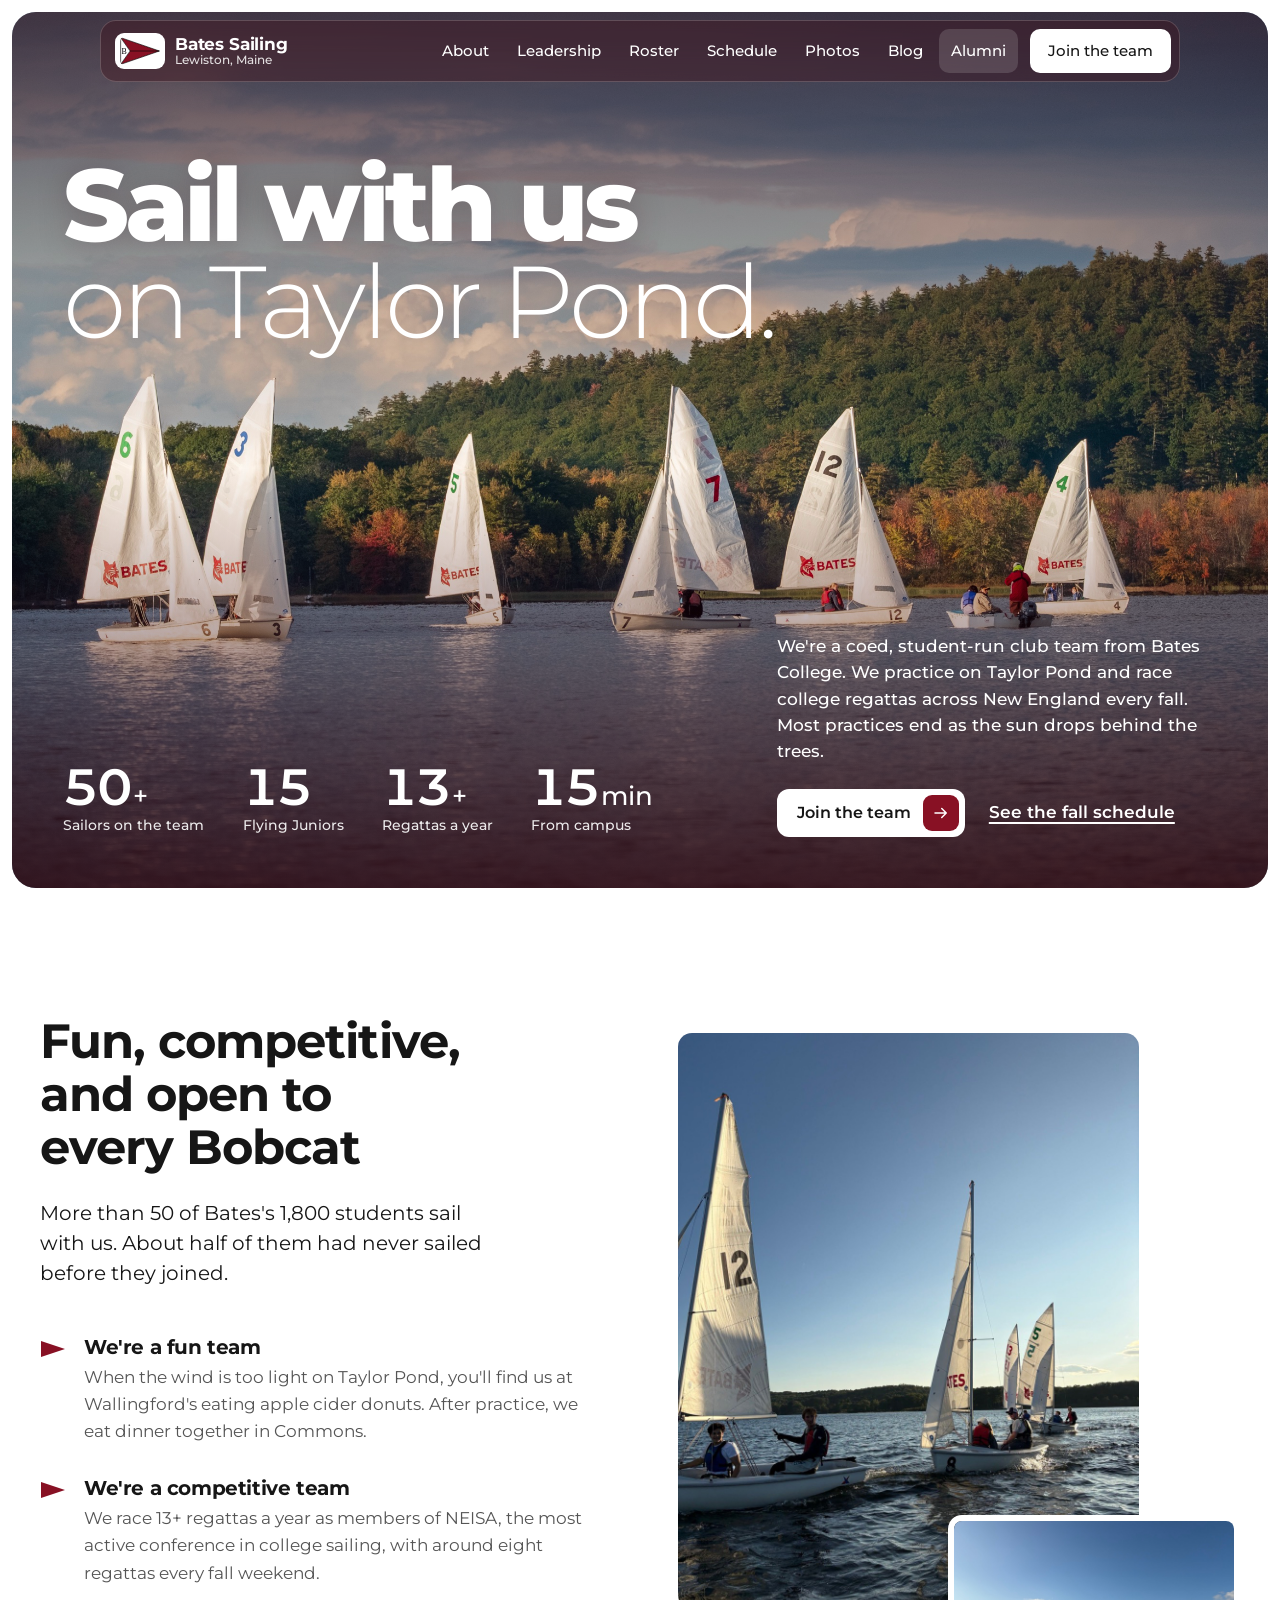
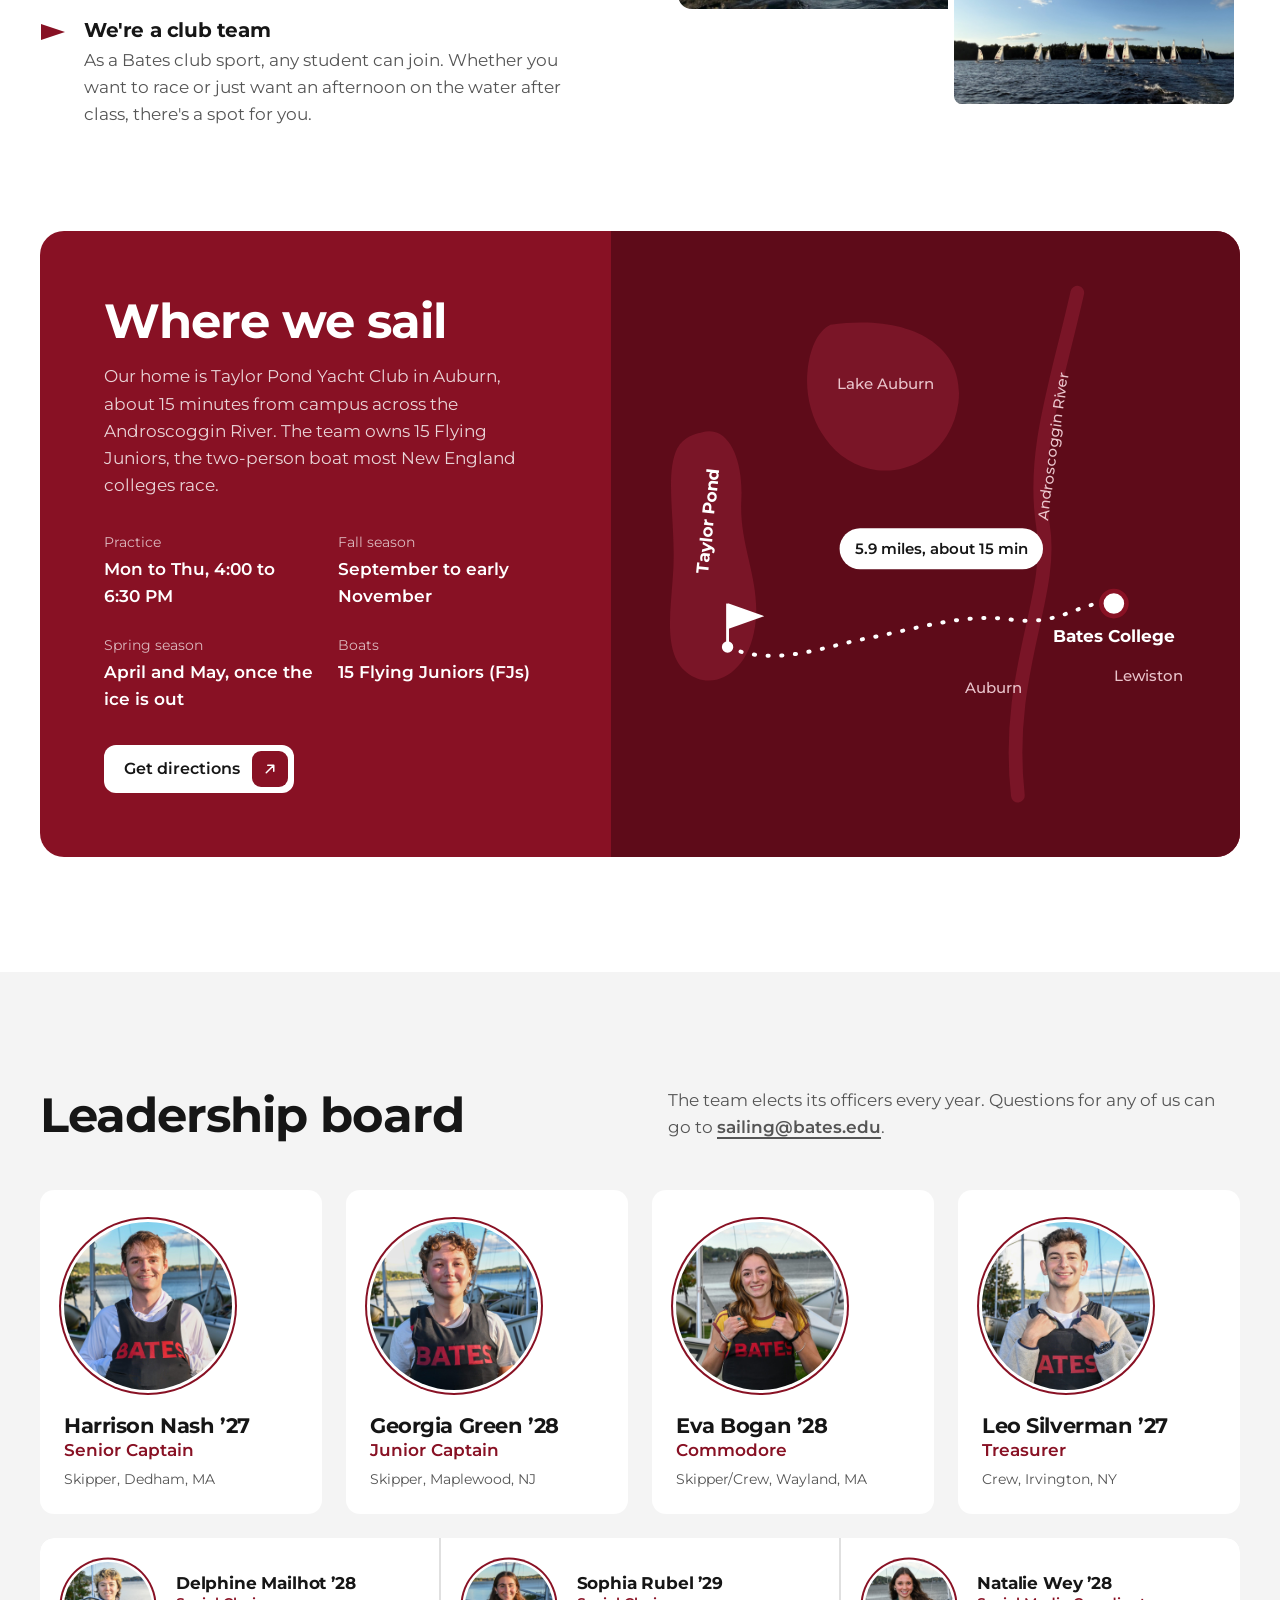
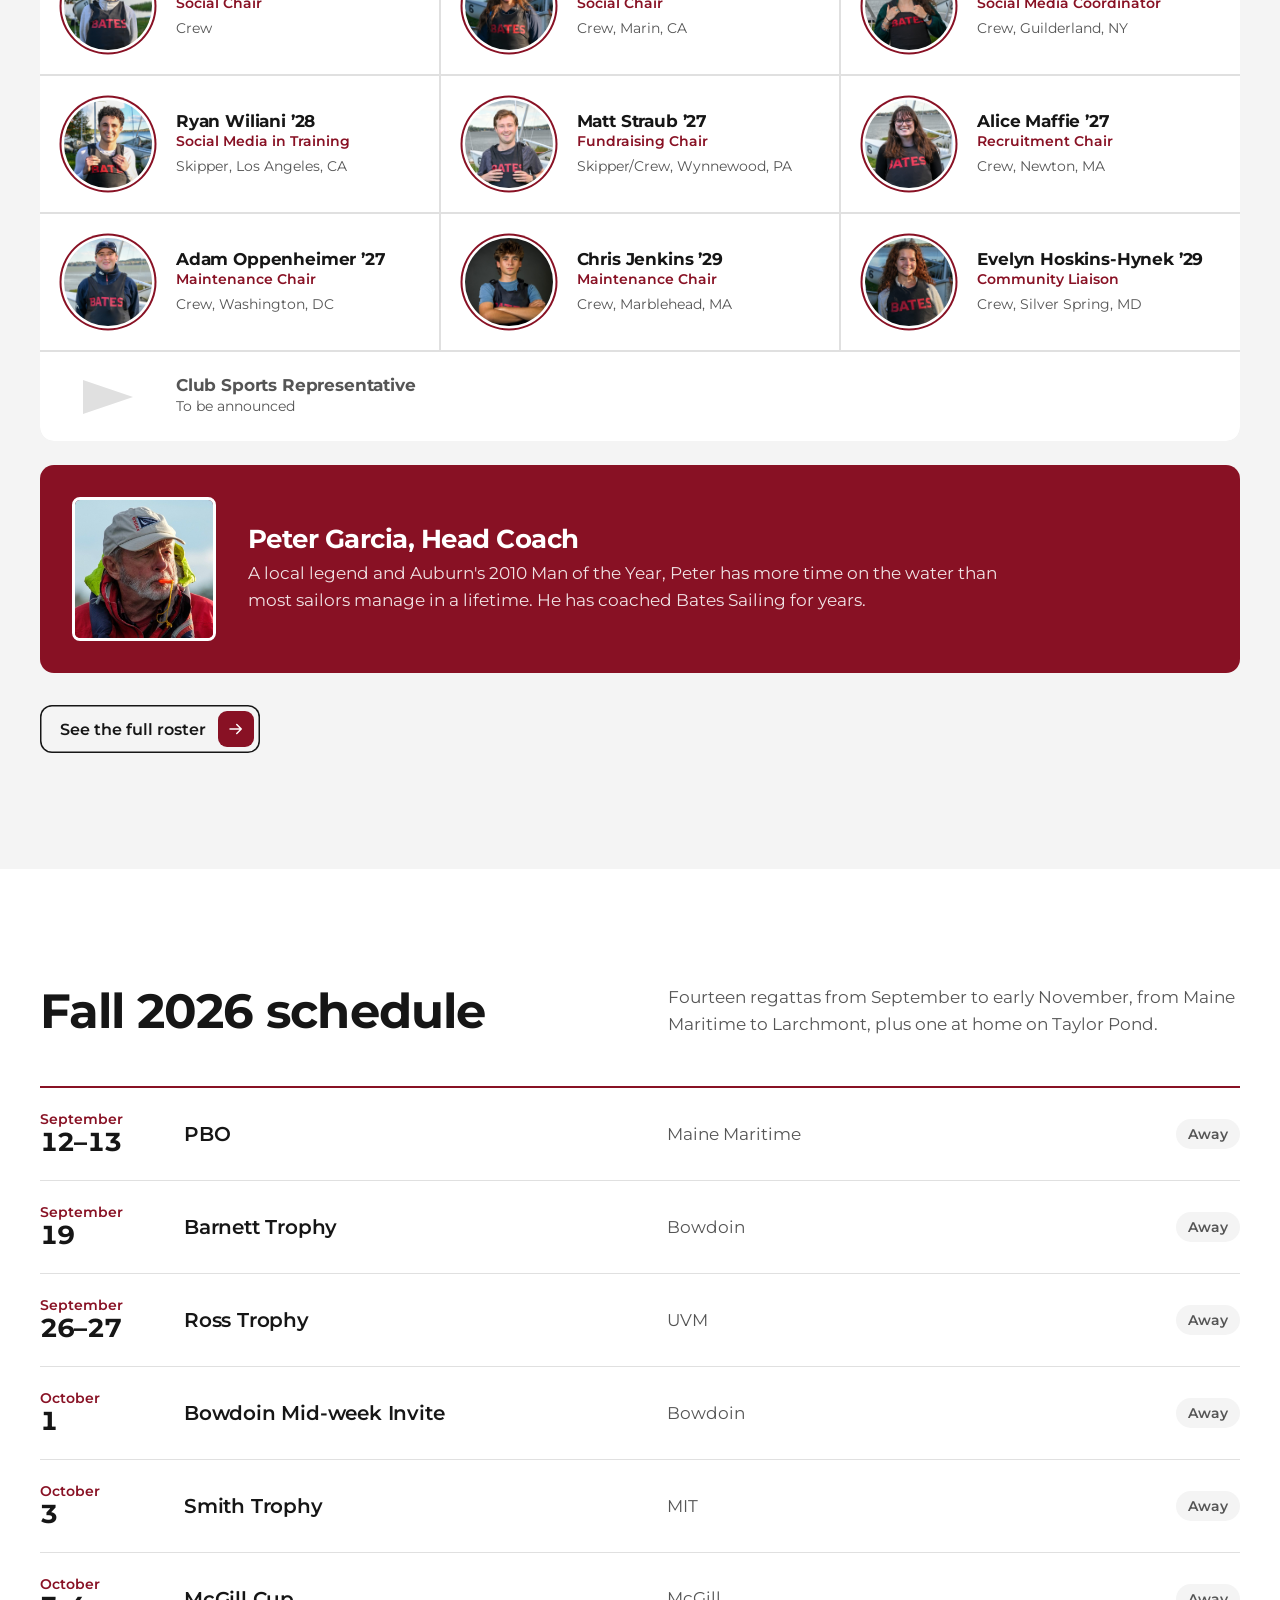
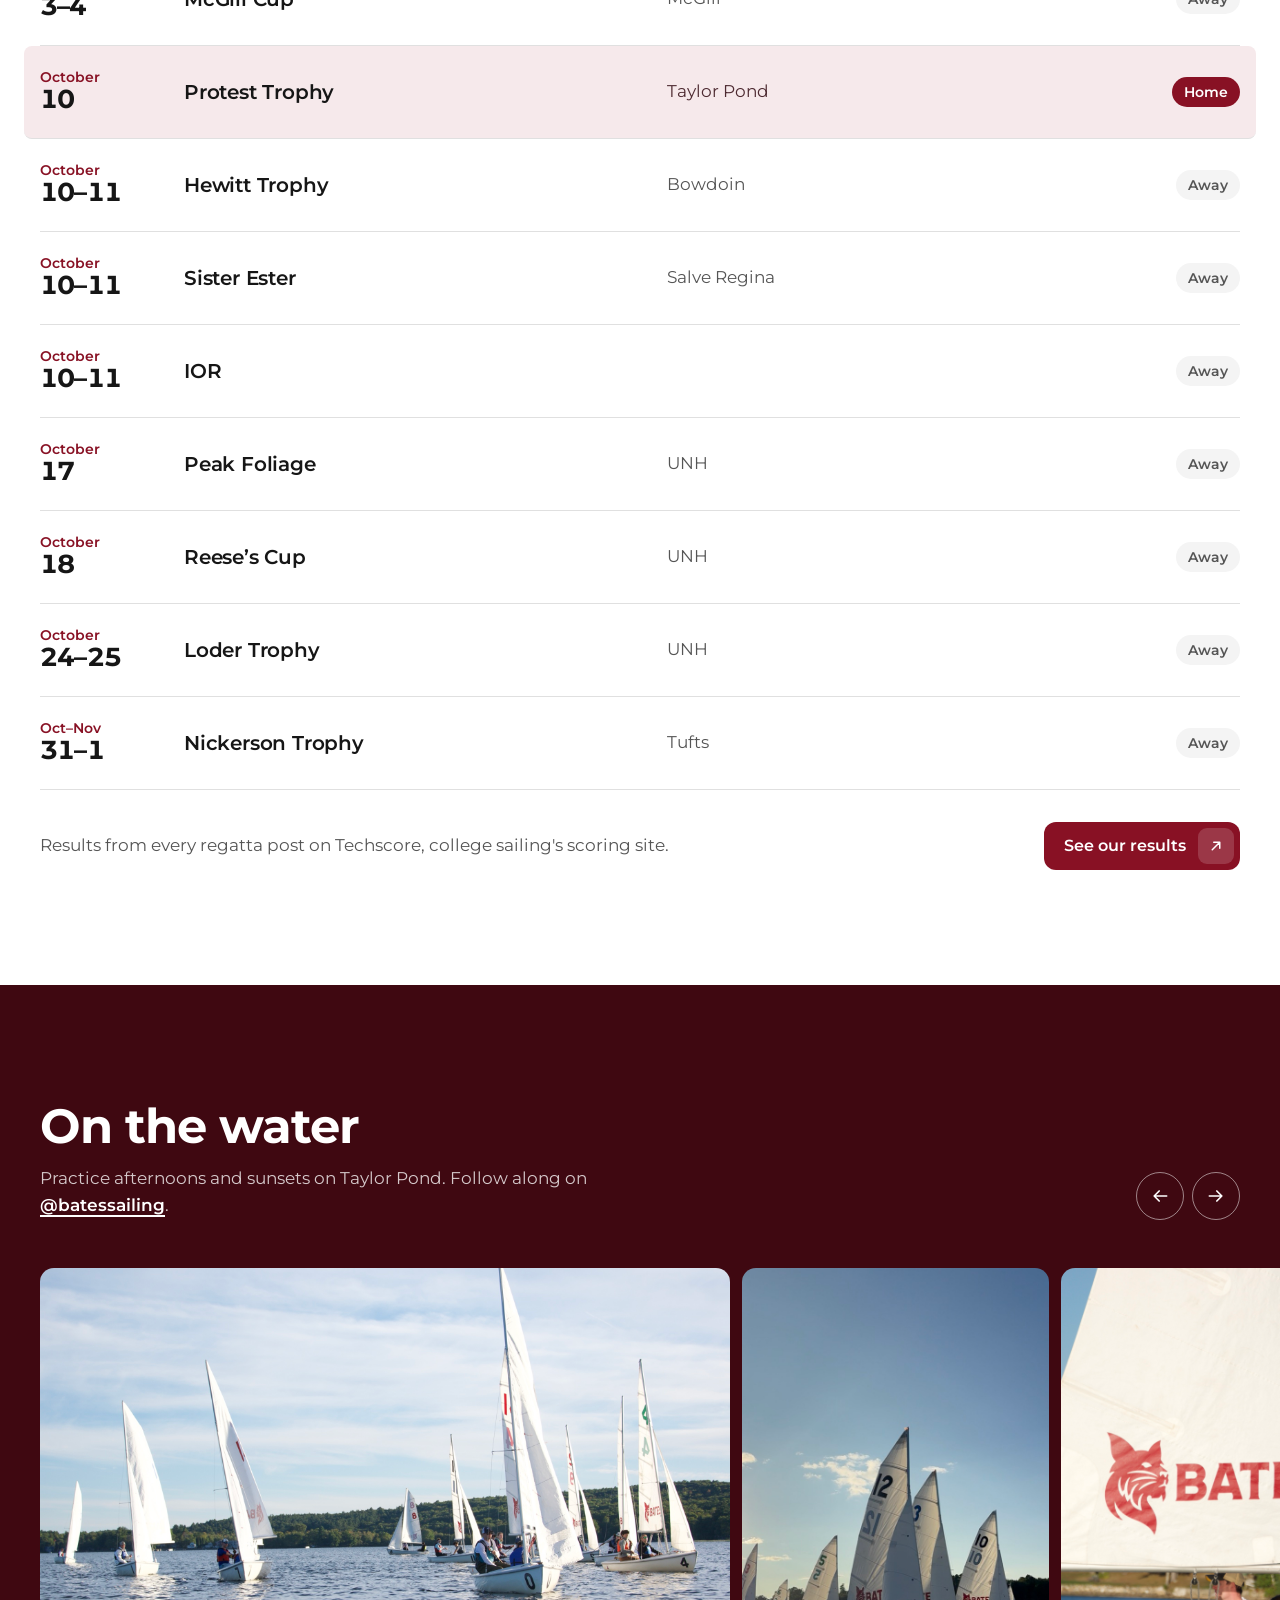
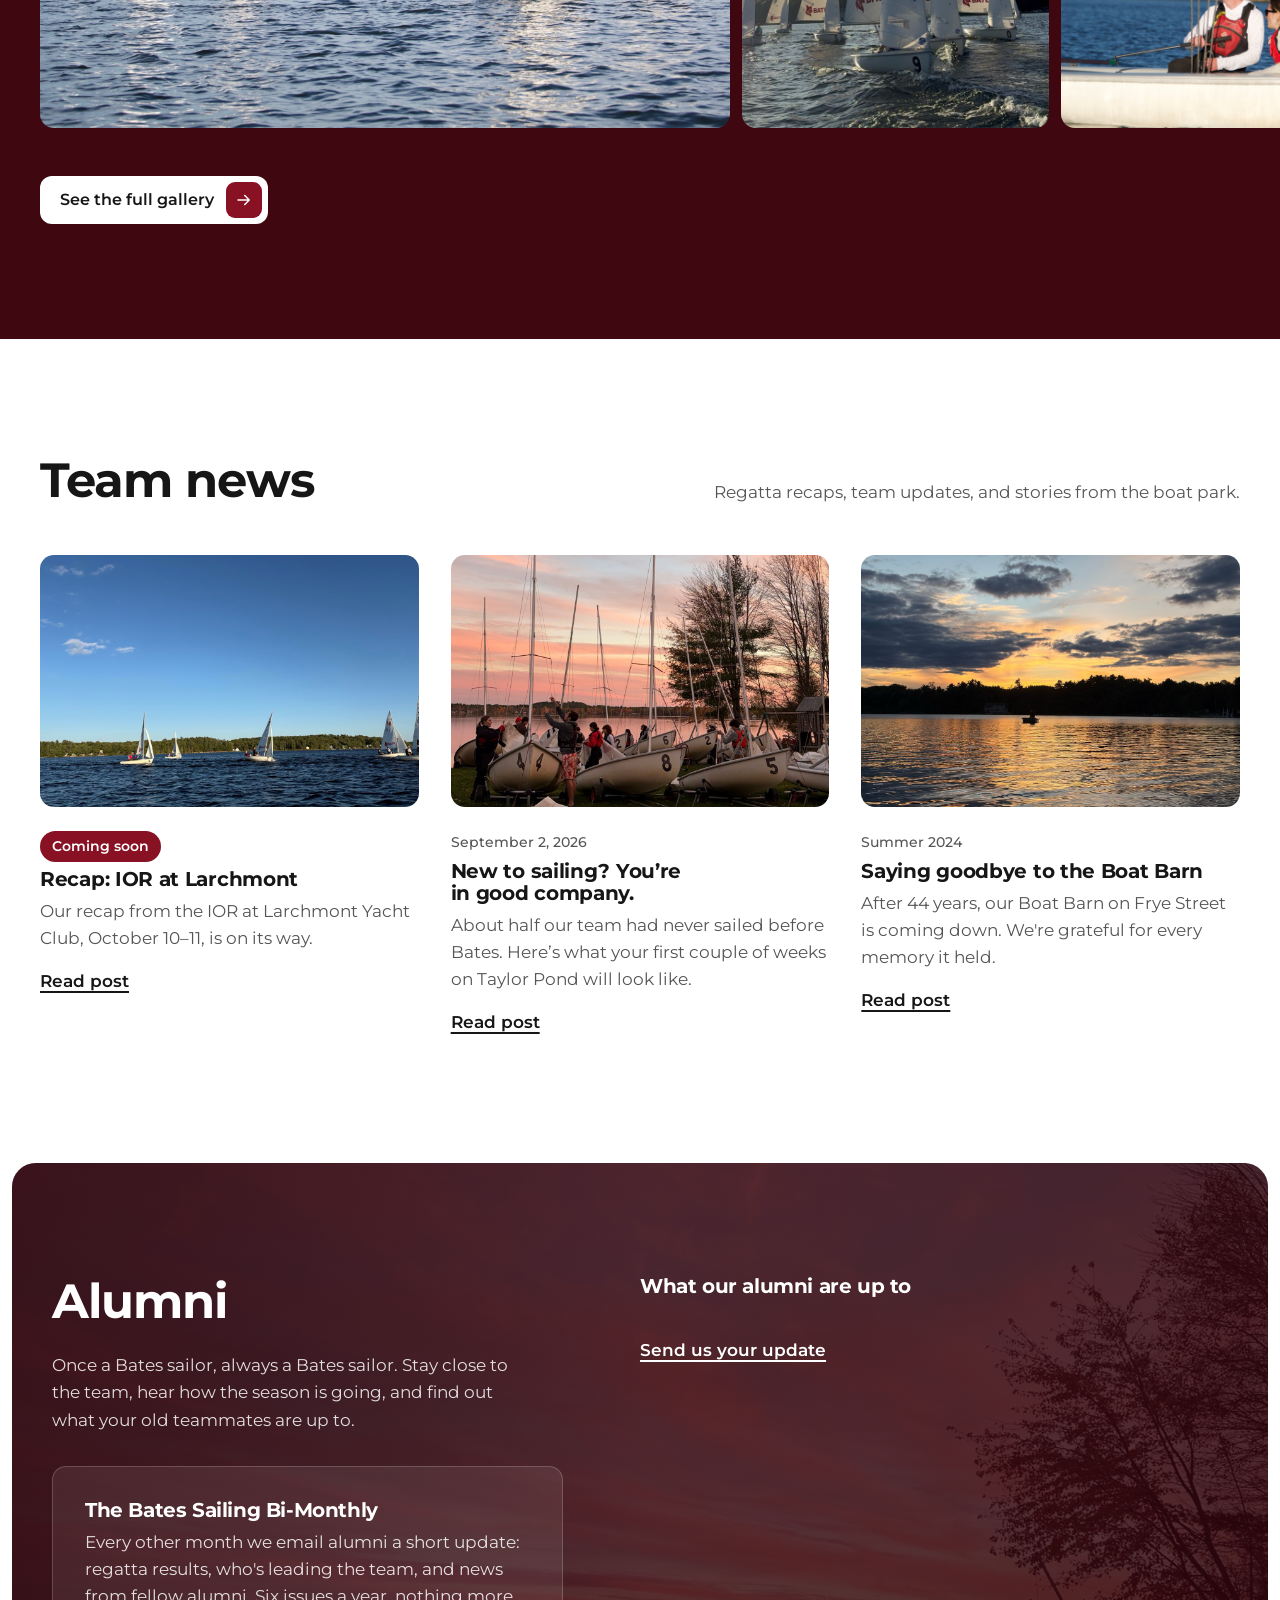
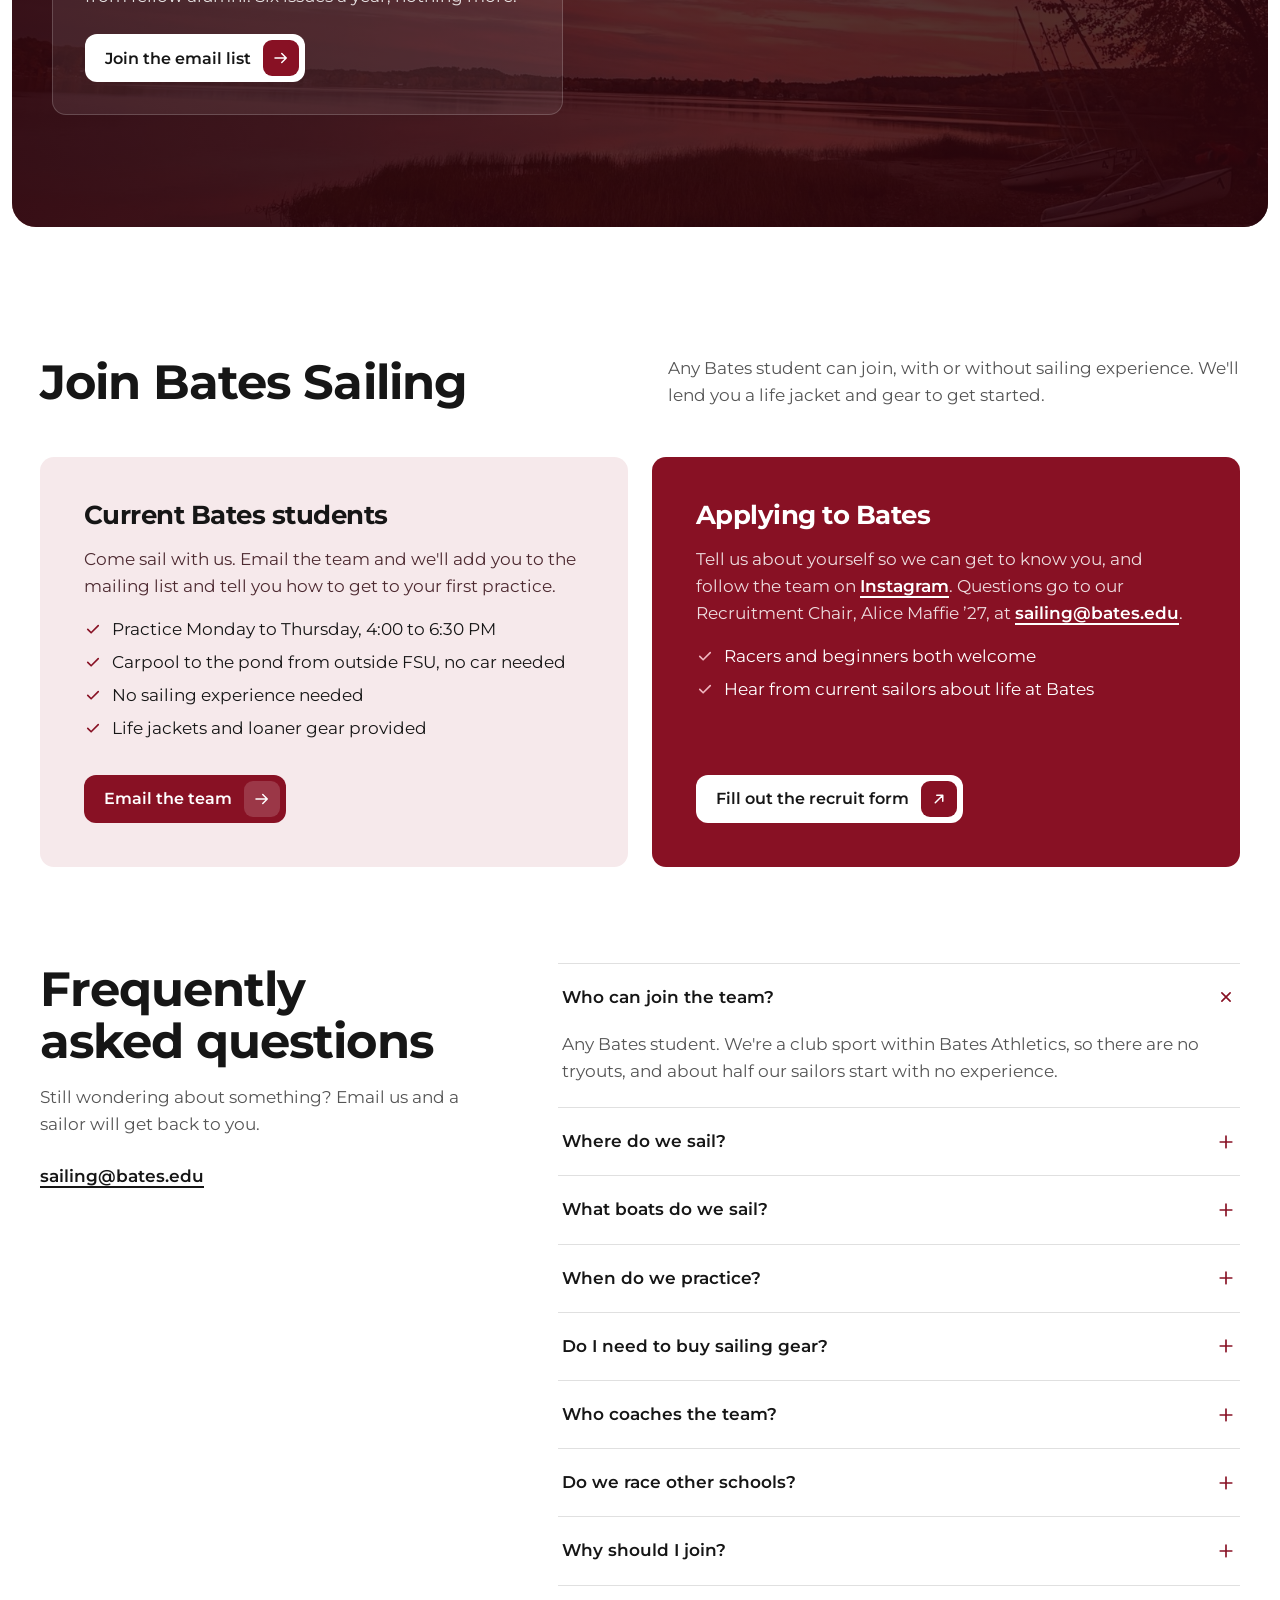
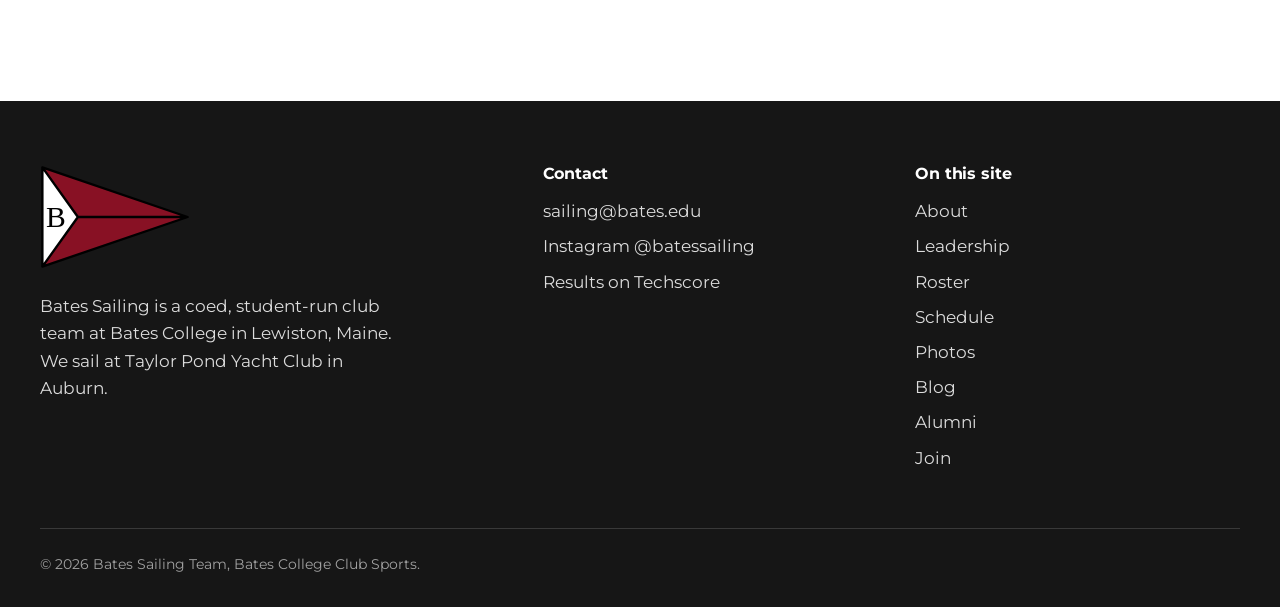
==== commit 7d3c7f67: "Map flag at the south end of Taylor Pond, 13+ regattas, sailing@bates.edu, blank IOR venue, remove a" ====
--- a/index.html
+++ b/index.html
@@ -9,7 +9,7 @@
   <link rel="icon" href="assets/img/burgee.svg" type="image/svg+xml">
   <link rel="preload" href="assets/fonts/Montserrat-VariableFont_wght.ttf" as="font" type="font/ttf" crossorigin>
   <link rel="preload" as="image" href="assets/img/hero-fleet-2400.jpg" imagesrcset="assets/img/hero-fleet-1200.jpg 1200w, assets/img/hero-fleet-2400.jpg 2400w" imagesizes="100vw">
-  <link rel="stylesheet" href="css/styles.css?v=20261106">
+  <link rel="stylesheet" href="css/styles.css?v=20261116">
   <meta property="og:title" content="Bates Sailing Team">
   <meta property="og:description" content="Coed club sailing at Bates College. Practice on Taylor Pond, race across New England every fall.">
   <meta property="og:image" content="assets/img/hero-fleet-1200.jpg">
@@ -58,7 +58,7 @@
   <!-- Hero -->
   <section class="hero" aria-labelledby="hero-title">
     <div class="hero-frame">
-      <!-- On phones this photo stays pinned while the intro scrolls up over it -->
+      <!-- On phones this photo is its own card, with the intro and stats as separate cards below it -->
       <div class="hero-pin">
       <div class="hero-media">
         <img src="assets/img/hero-fleet-2400.jpg"
@@ -86,7 +86,7 @@
     <dl class="hero-stats">
       <div><dt>Sailors on the team</dt><dd>50<small>+</small></dd></div>
       <div><dt>Flying Juniors</dt><dd>15</dd></div>
-      <div><dt>Regattas a year</dt><dd>15<small>+</small></dd></div>
+      <div><dt>Regattas a year</dt><dd>13<small>+</small></dd></div>
       <div><dt>From campus</dt><dd>15<small>min</small></dd></div>
     </dl>
   </section>
@@ -110,7 +110,7 @@
               <svg class="pennant-mark" aria-hidden="true"><use href="#i-pennant"/></svg>
               <div>
                 <h3>We're a competitive team</h3>
-                <p>We race 15+ regattas a year as members of NEISA, the most active conference in college sailing, with around eight regattas every fall weekend.</p>
+                <p>We race 13+ regattas a year as members of NEISA, the most active conference in college sailing, with around eight regattas every fall weekend.</p>
               </div>
             </li>
             <li>
@@ -159,16 +159,16 @@
               <text x="380" y="340">Auburn</text>
               <text x="510" y="330">Lewiston</text>
             </g>
-            <path d="M190 172c22-14 38-36 64-26s58 30 104 32 66 20 90 44 36 34 60 40" fill="none" stroke="#fff" stroke-width="3.5" stroke-linecap="round" stroke-dasharray="1 11"/>
+            <path d="M172 300C214 318 254 300 296 292S380 270 420 276 480 262 499 262" fill="none" stroke="#fff" stroke-width="3.5" stroke-linecap="round" stroke-dasharray="1 11"/>
             <g>
               <circle cx="510" cy="262" r="11" fill="#fff" stroke="#881124" stroke-width="4"/>
               <text x="510" y="296" text-anchor="middle" font-family="Montserrat, sans-serif" font-size="15" font-weight="700" fill="#fff">Bates College</text>
             </g>
             <g>
-              <line x1="190" y1="172" x2="190" y2="134" stroke="#fff" stroke-width="2.5"/>
-              <path d="M191 134 222 145 191 156Z" fill="#fff"/>
-              <circle cx="190" cy="172" r="5" fill="#fff"/>
-              <text x="160" y="250" text-anchor="middle" font-family="Montserrat, sans-serif" font-size="15" font-weight="700" fill="#fff" transform="rotate(-84 160 250)">Taylor Pond</text>
+              <line x1="172" y1="300" x2="172" y2="262" stroke="#fff" stroke-width="2.5"/>
+              <path d="M173 262 204 273 173 284Z" fill="#fff"/>
+              <circle cx="172" cy="300" r="5" fill="#fff"/>
+              <text x="160" y="190" text-anchor="middle" font-family="Montserrat, sans-serif" font-size="15" font-weight="700" fill="#fff" transform="rotate(-84 160 190)">Taylor Pond</text>
             </g>
             <g transform="translate(270 196)">
               <rect width="178" height="36" rx="18" fill="#fff"/>
@@ -185,7 +185,7 @@
     <div class="wrap">
       <div class="section-head">
         <h2 id="leaders-title">Leadership board</h2>
-        <p>The team elects its officers every year. Questions for any of us can go to <a class="text-link" href="mailto:sailing@groups.bates.edu">sailing@groups.bates.edu</a>.</p>
+        <p>The team elects its officers every year. Questions for any of us can go to <a class="text-link" href="mailto:sailing@bates.edu">sailing@bates.edu</a>.</p>
       </div>
 
       <ul class="officers">
@@ -302,7 +302,7 @@
         <li class="regatta">
           <p class="regatta-date"><span class="month">October</span><span class="days">10–11</span></p>
           <h3>IOR</h3>
-          <p class="where">Larchmont Yacht Club</p>
+          <p class="where"></p>
           <span class="tag tag-away">Away</span>
         </li>
         <li class="regatta">
@@ -425,7 +425,7 @@
           <div class="newsletter">
             <h3>The Bates Sailing Bi-Monthly</h3>
             <p>Every other month we email alumni a short update: regatta results, who's leading the team, and news from fellow alumni. Six issues a year, nothing more.</p>
-            <a class="btn btn-light" href="mailto:sailing@groups.bates.edu?subject=Add%20me%20to%20the%20alumni%20email%20list&amp;body=Name%3A%0AClass%20year%3A%0A">
+            <a class="btn btn-light" href="mailto:sailing@bates.edu?subject=Add%20me%20to%20the%20alumni%20email%20list&amp;body=Name%3A%0AClass%20year%3A%0A">
               Join the email list <span class="btn-icon"><svg aria-hidden="true"><use href="#i-arrow-right"/></svg></span>
             </a>
           </div>
@@ -433,12 +433,7 @@
 
         <div class="updates">
           <h3 class="updates-title">What our alumni are up to</h3>
-          <article class="update">
-            <h4>Amanda Yolles ’26</h4>
-            <p class="where">Jackson, Wyoming</p>
-            <p>Working as an outdoor preschool teacher at Teton Science Schools and ski patrolling part time in the winter.</p>
-          </article>
-          <a class="text-link" href="mailto:sailing@groups.bates.edu?subject=Alumni%20update%20for%20the%20Bi-Monthly">Send us your update</a>
+          <a class="text-link" href="mailto:sailing@bates.edu?subject=Alumni%20update%20for%20the%20Bi-Monthly">Send us your update</a>
         </div>
       </div>
     </div>
@@ -462,13 +457,13 @@
             <li><svg aria-hidden="true"><use href="#i-check"/></svg>No sailing experience needed</li>
             <li><svg aria-hidden="true"><use href="#i-check"/></svg>Life jackets and loaner gear provided</li>
           </ul>
-          <a class="btn btn-garnet" href="mailto:sailing@groups.bates.edu?subject=I%27d%20like%20to%20join%20Bates%20Sailing">
+          <a class="btn btn-garnet" href="mailto:sailing@bates.edu?subject=I%27d%20like%20to%20join%20Bates%20Sailing">
             Email the team <span class="btn-icon"><svg aria-hidden="true"><use href="#i-arrow-right"/></svg></span>
           </a>
         </div>
         <div class="path path-prospective">
           <h3>Applying to Bates</h3>
-          <p>Tell us about yourself so we can get to know you, and follow the team on <a class="text-link" href="https://www.instagram.com/batessailing/" target="_blank" rel="noopener">Instagram</a>. Questions go to our Recruitment Chair, Alice Maffie ’27, at <a class="text-link" href="mailto:sailing@groups.bates.edu">sailing@groups.bates.edu</a>.</p>
+          <p>Tell us about yourself so we can get to know you, and follow the team on <a class="text-link" href="https://www.instagram.com/batessailing/" target="_blank" rel="noopener">Instagram</a>. Questions go to our Recruitment Chair, Alice Maffie ’27, at <a class="text-link" href="mailto:sailing@bates.edu">sailing@bates.edu</a>.</p>
           <ul>
             <li><svg aria-hidden="true"><use href="#i-check"/></svg>Racers and beginners both welcome</li>
             <li><svg aria-hidden="true"><use href="#i-check"/></svg>Hear from current sailors about life at Bates</li>
@@ -483,7 +478,7 @@
         <div class="faq-intro">
           <h2>Frequently asked questions</h2>
           <p>Still wondering about something? Email us and a sailor will get back to you.</p>
-          <a class="text-link" href="mailto:sailing@groups.bates.edu">sailing@groups.bates.edu</a>
+          <a class="text-link" href="mailto:sailing@bates.edu">sailing@bates.edu</a>
         </div>
         <div class="faq-list">
           <details open>
@@ -541,7 +536,7 @@
       <div>
         <h2>Contact</h2>
         <ul>
-          <li><a href="mailto:sailing@groups.bates.edu">sailing@groups.bates.edu</a></li>
+          <li><a href="mailto:sailing@bates.edu">sailing@bates.edu</a></li>
           <li><a href="https://www.instagram.com/batessailing/" target="_blank" rel="noopener">Instagram @batessailing</a></li>
           <li><a href="https://scores.collegesailing.org/schools/bates/" target="_blank" rel="noopener">Results on Techscore</a></li>
         </ul>
@@ -564,6 +559,6 @@
   </div>
 </footer>
 
-<script src="js/main.js?v=20261106" defer></script>
+<script src="js/main.js?v=20261116" defer></script>
 </body>
 </html>
--- a/css/styles.css
+++ b/css/styles.css
@@ -280,27 +280,27 @@
   .hero-frame { border-radius: 18px; min-height: calc(100dvh - 16px); padding-top: 7.5rem; }
   .hero-frame {
     --pos-x: 38%; --pos-y: 60%; --pos-y-ratio: 0.6;
-    /* Photo row (in 2400x1600 px) the first headline line sits on */
-    --headline-row: 740;
-    --hero-scrim: linear-gradient(180deg, rgba(45, 6, 14, 0.6) 0%, rgba(45, 6, 14, 0.1) 32%, rgba(45, 6, 14, 0.15) 50%, rgba(45, 6, 14, 0.78) 68%, rgba(45, 6, 14, 0.92) 100%);
+    /* Photo row (in 2400x1600 px) where the tallest sail tops out */
+    --sail-top-row: 660;
+    --hero-scrim: linear-gradient(180deg, rgba(45, 6, 14, 0.6) 0%, rgba(45, 6, 14, 0.1) 32%, rgba(45, 6, 14, 0.12) 55%, rgba(45, 6, 14, 0.5) 100%);
   }
-  .hero-sails { background-image: var(--hero-scrim), url("../assets/img/hero-fleet-1200.jpg"); }
-  /* Phones: pin the headline to the photo so "on Taylor Pond." runs behind the sails */
-  .hero h1 { top: max(6.5rem, calc((100cqh - 1600 * var(--img-scale)) * var(--pos-y-ratio) + var(--headline-row) * var(--img-scale) - 0.83em)); }
+  /* Phones: the whole headline sits in the sky just above the boats, in front of the photo (no sail cut-out) */
+  .hero-sails { display: none; }
+  .hero h1 { top: max(6.5rem, calc((100cqh - 1600 * var(--img-scale)) * var(--pos-y-ratio) + var(--sail-top-row) * var(--img-scale) - 2.85em - 0.75rem)); }
   .hero-stats { grid-template-columns: repeat(2, auto); border-radius: 18px; margin-top: 8px; }
 
-  /* Phones: the photo fills the screen and stays put while the intro and stats scroll up over it */
+  /* Phones: the photo is its own card and scrolls away with the page; the intro and stats are separate cards below it, with a white gap between each */
   .hero-frame { display: contents; }
+  .hero-frame::after { content: none; }
   .hero-pin {
-    display: block; position: sticky; top: 8px; z-index: 0;
+    display: block; position: relative;
     height: calc(100svh - 16px); min-height: 520px;
     border-radius: 18px; overflow: hidden; isolation: isolate;
   }
   .hero-pin::after { content: ""; position: absolute; inset: 0; z-index: -1; background: var(--hero-scrim); }
-  .hero-pitch, .hero-stats { position: relative; z-index: 1; }
   .hero-pitch {
     max-width: none; margin-top: 8px; padding: var(--s4) var(--pad-x);
-    border-radius: 18px; background: var(--garnet);
+    border-radius: 18px; background: var(--garnet); color: var(--sail);
   }
 }
 
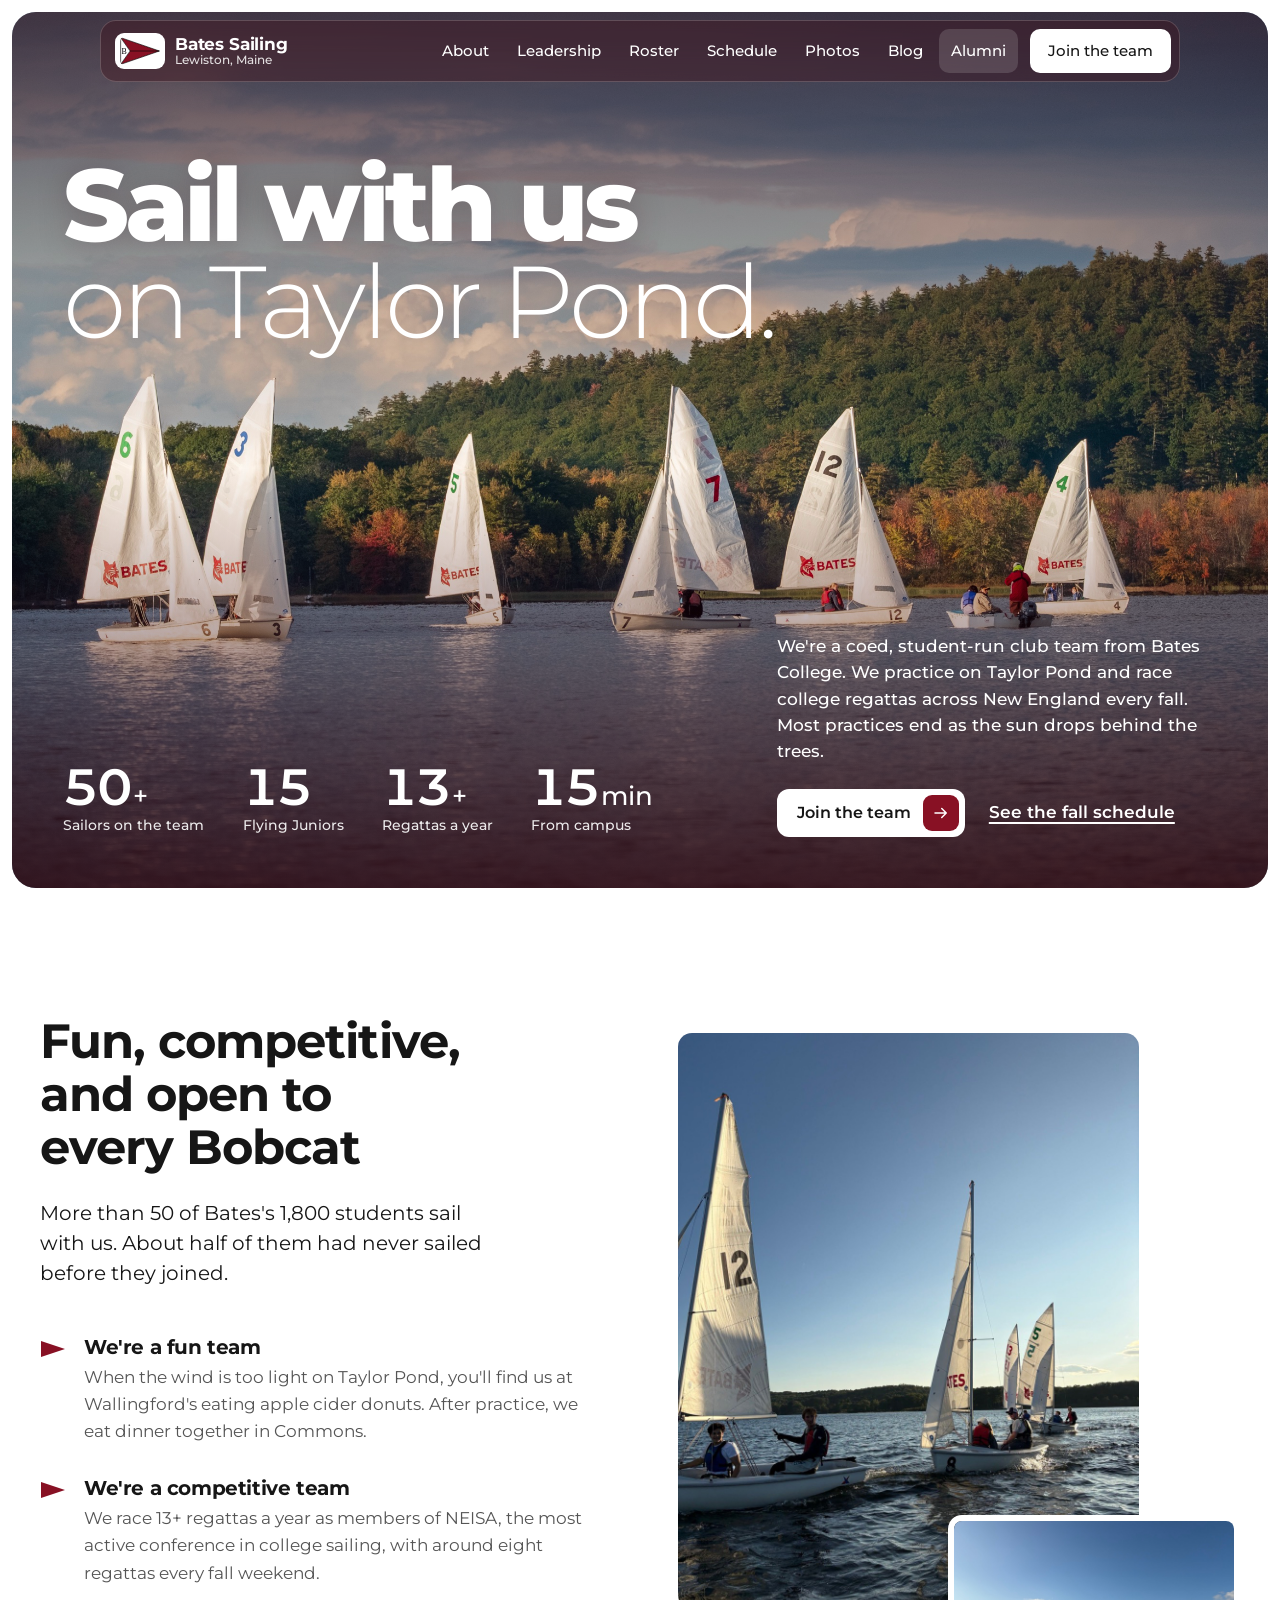
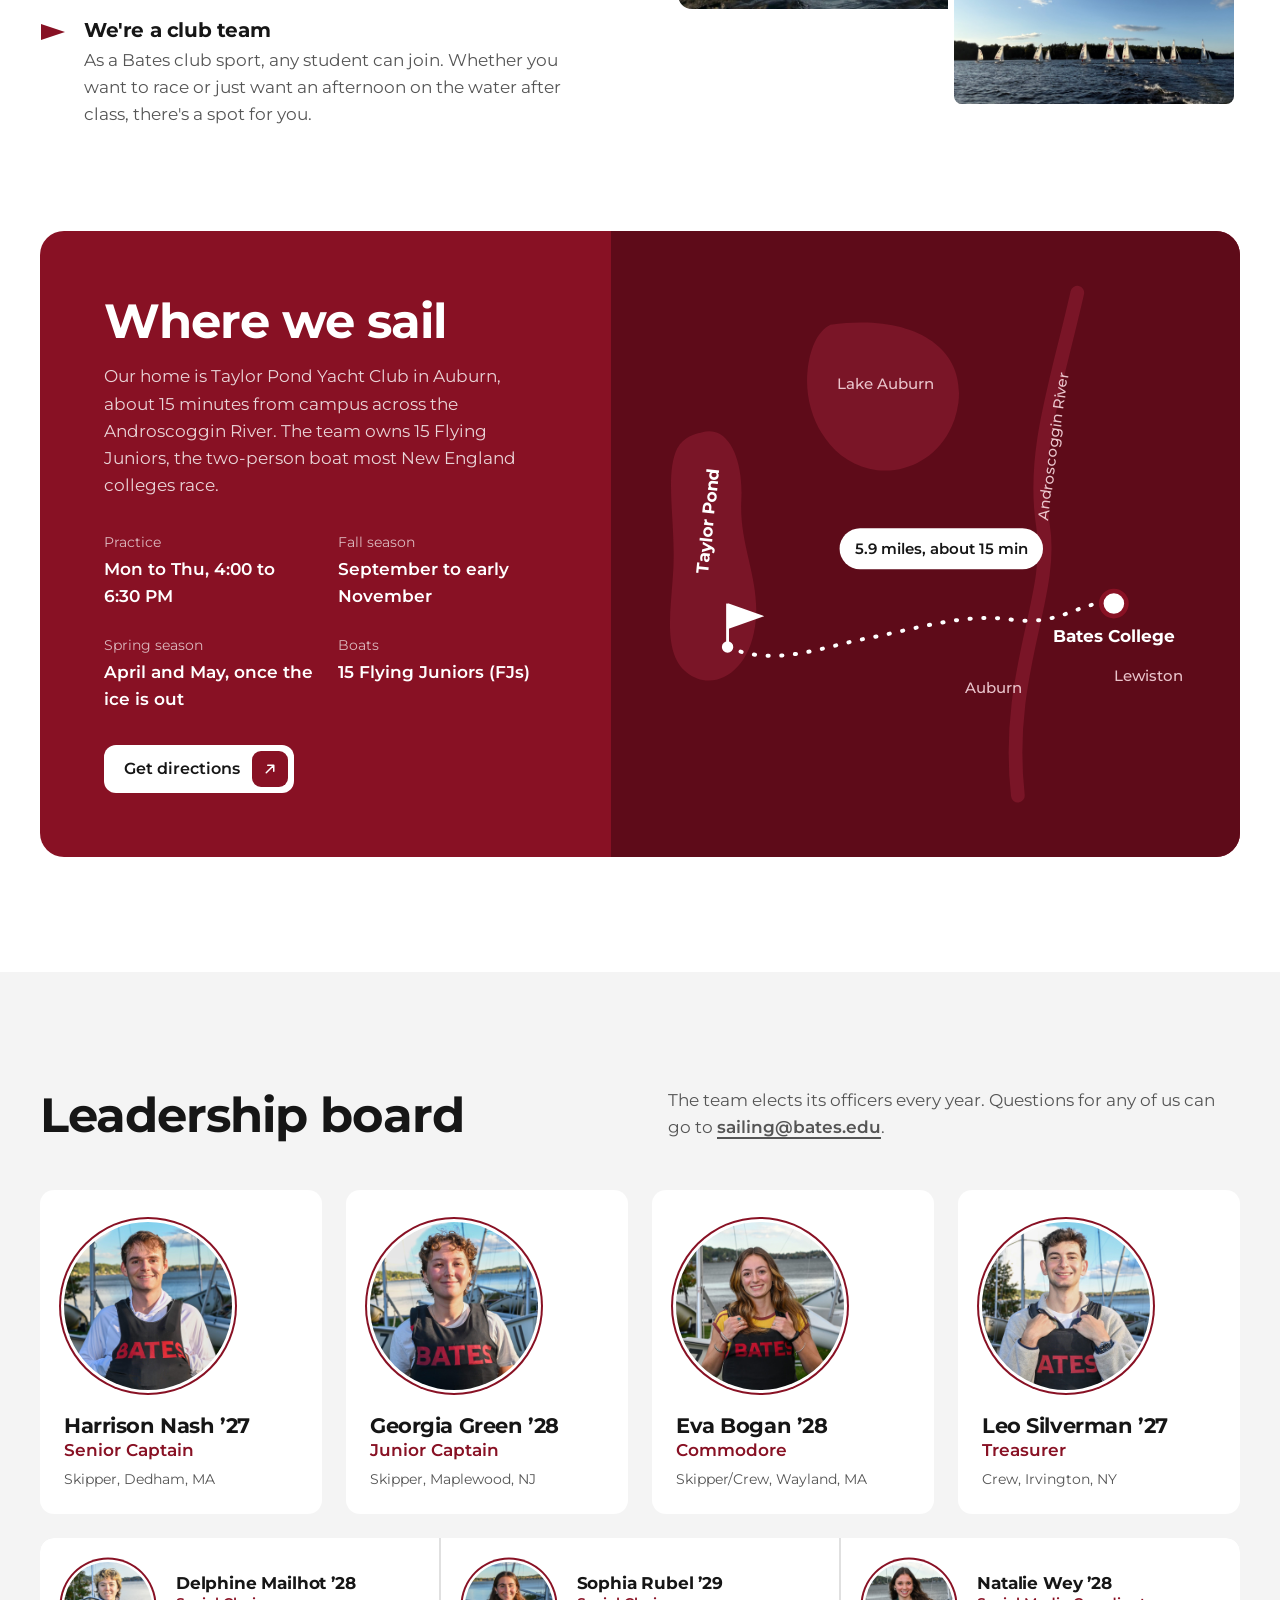
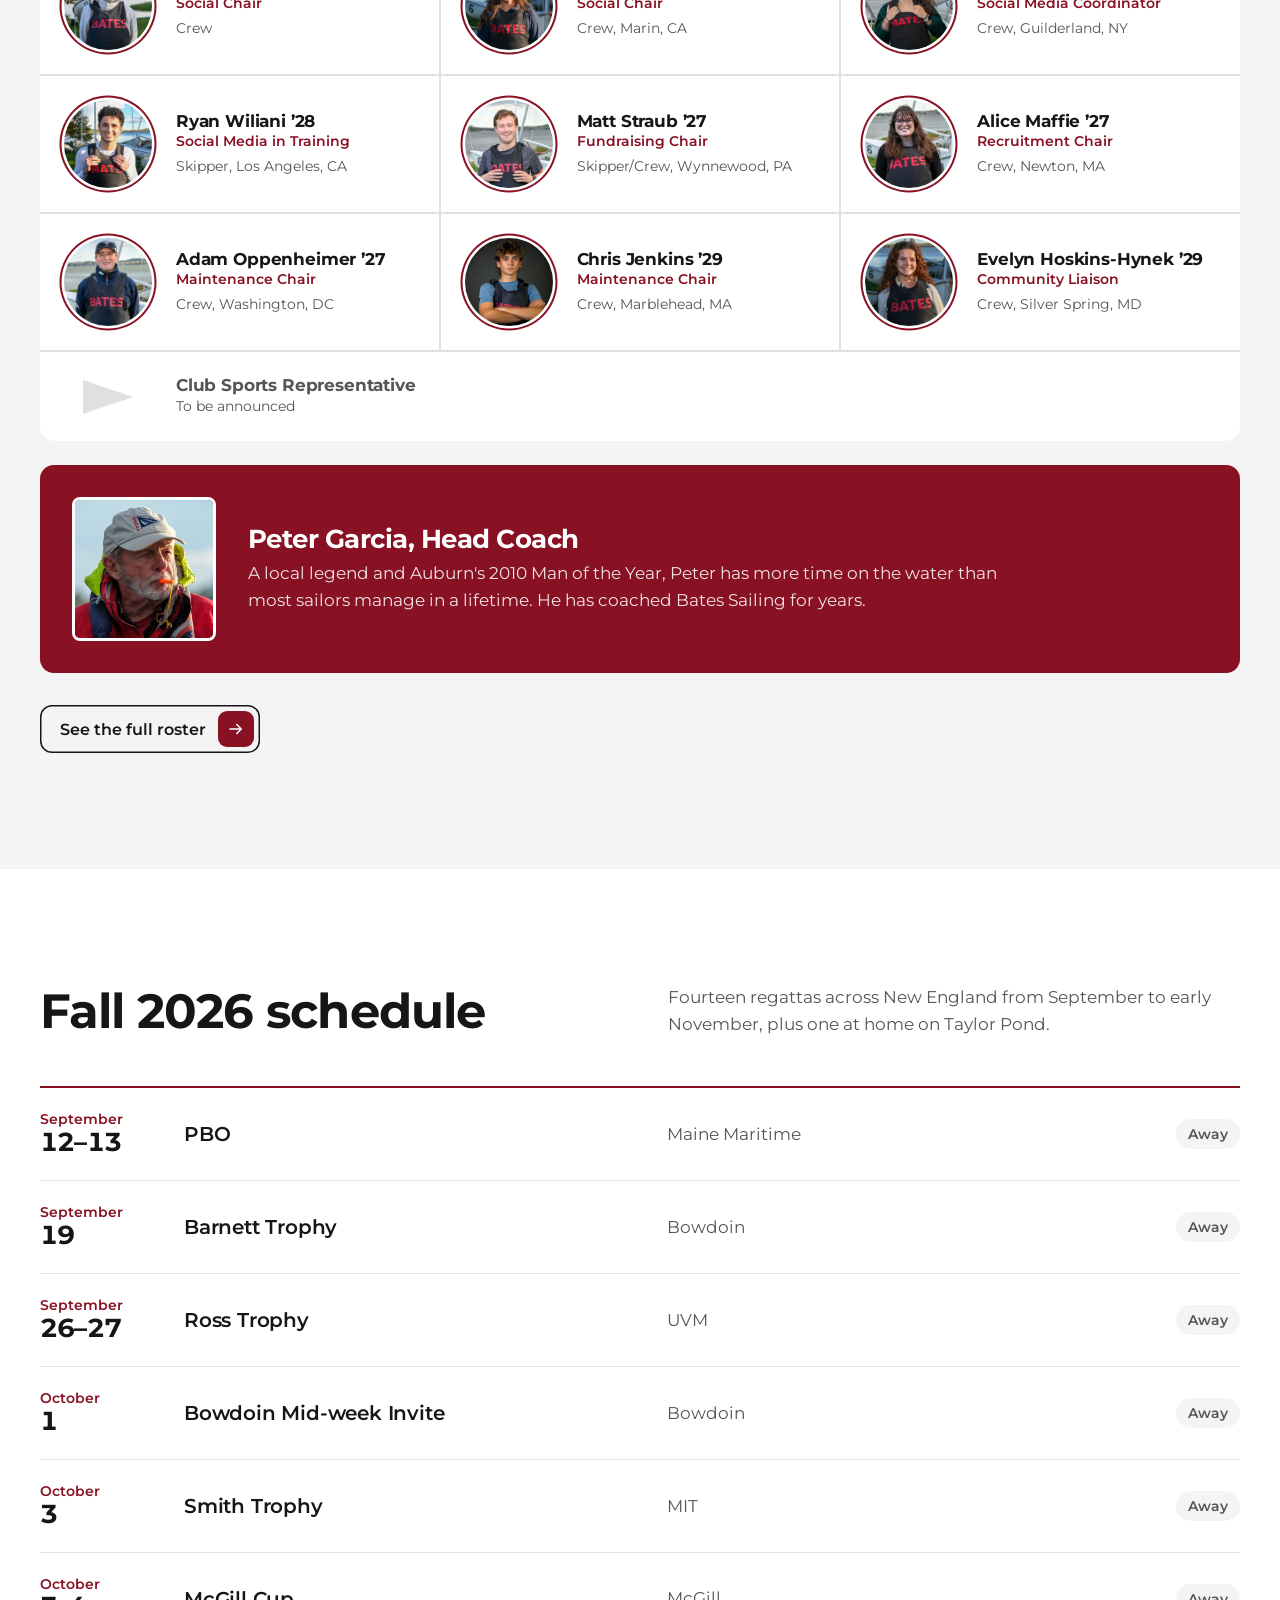
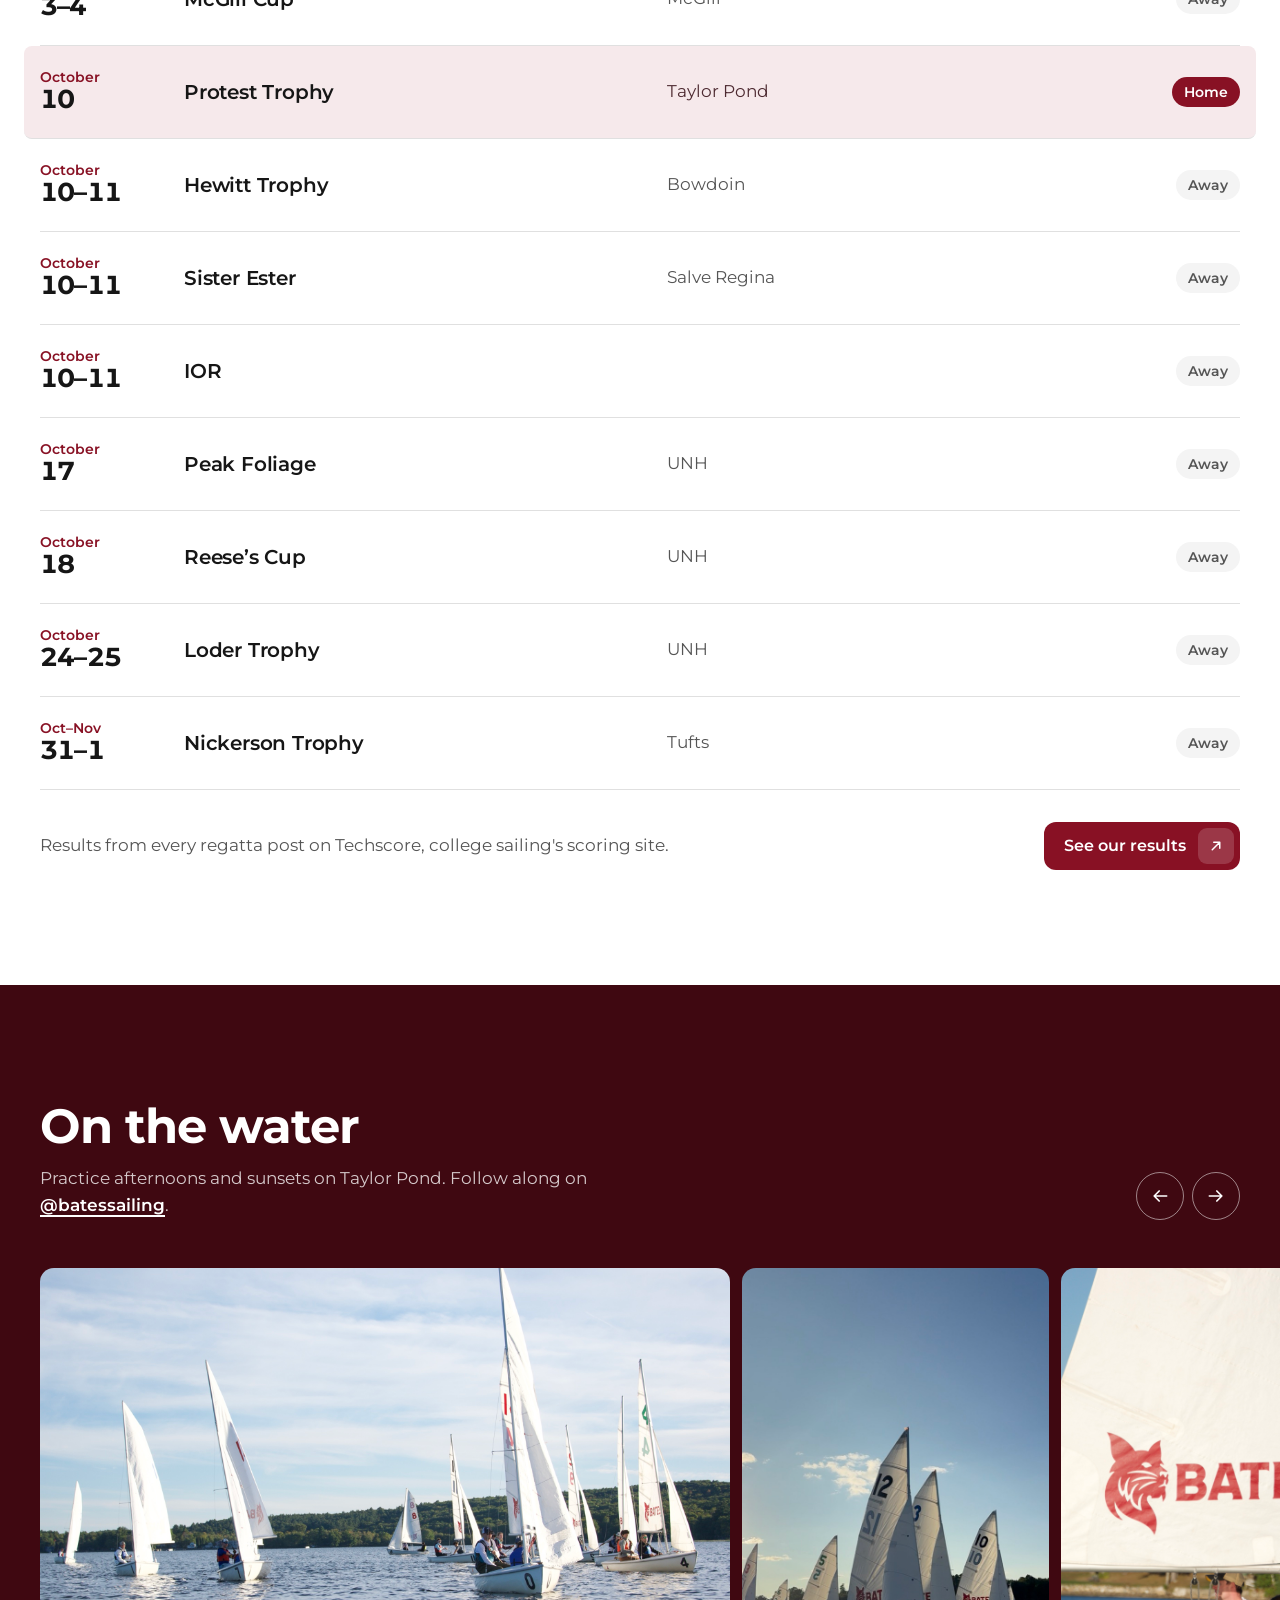
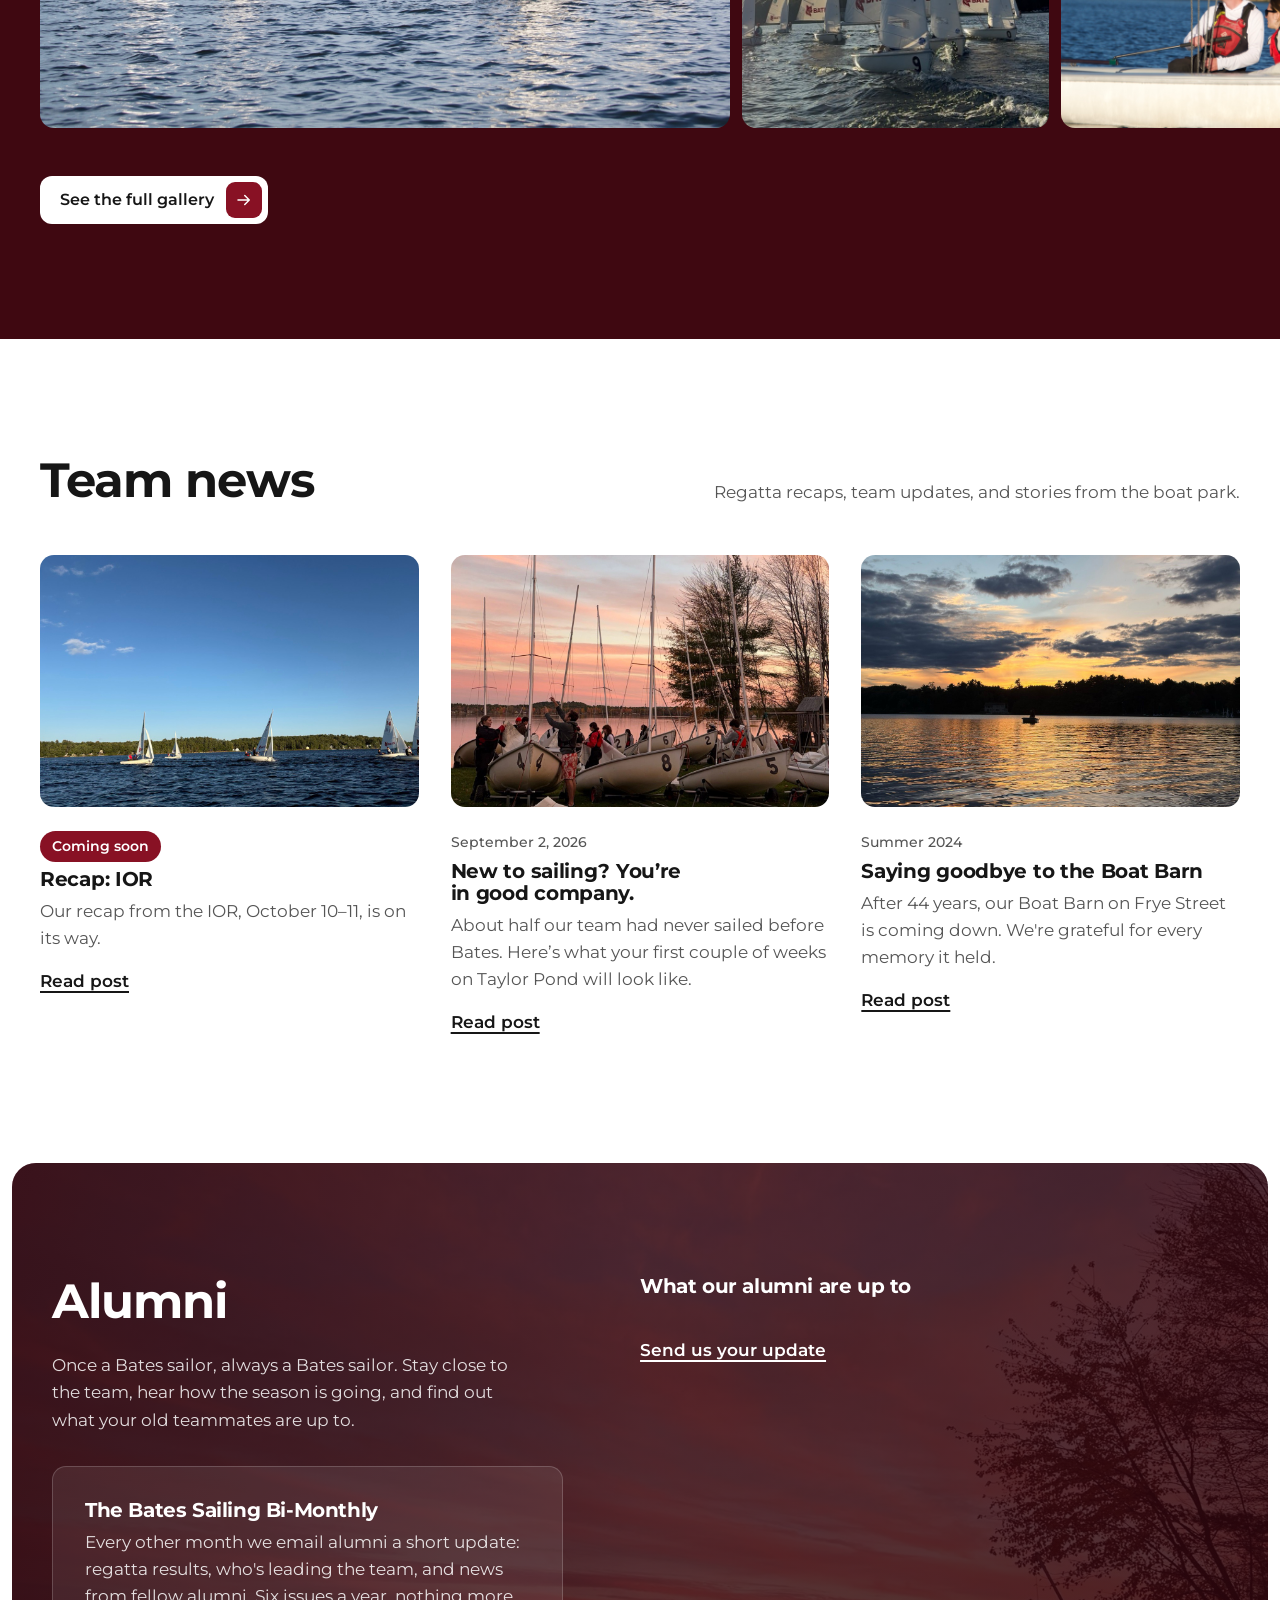
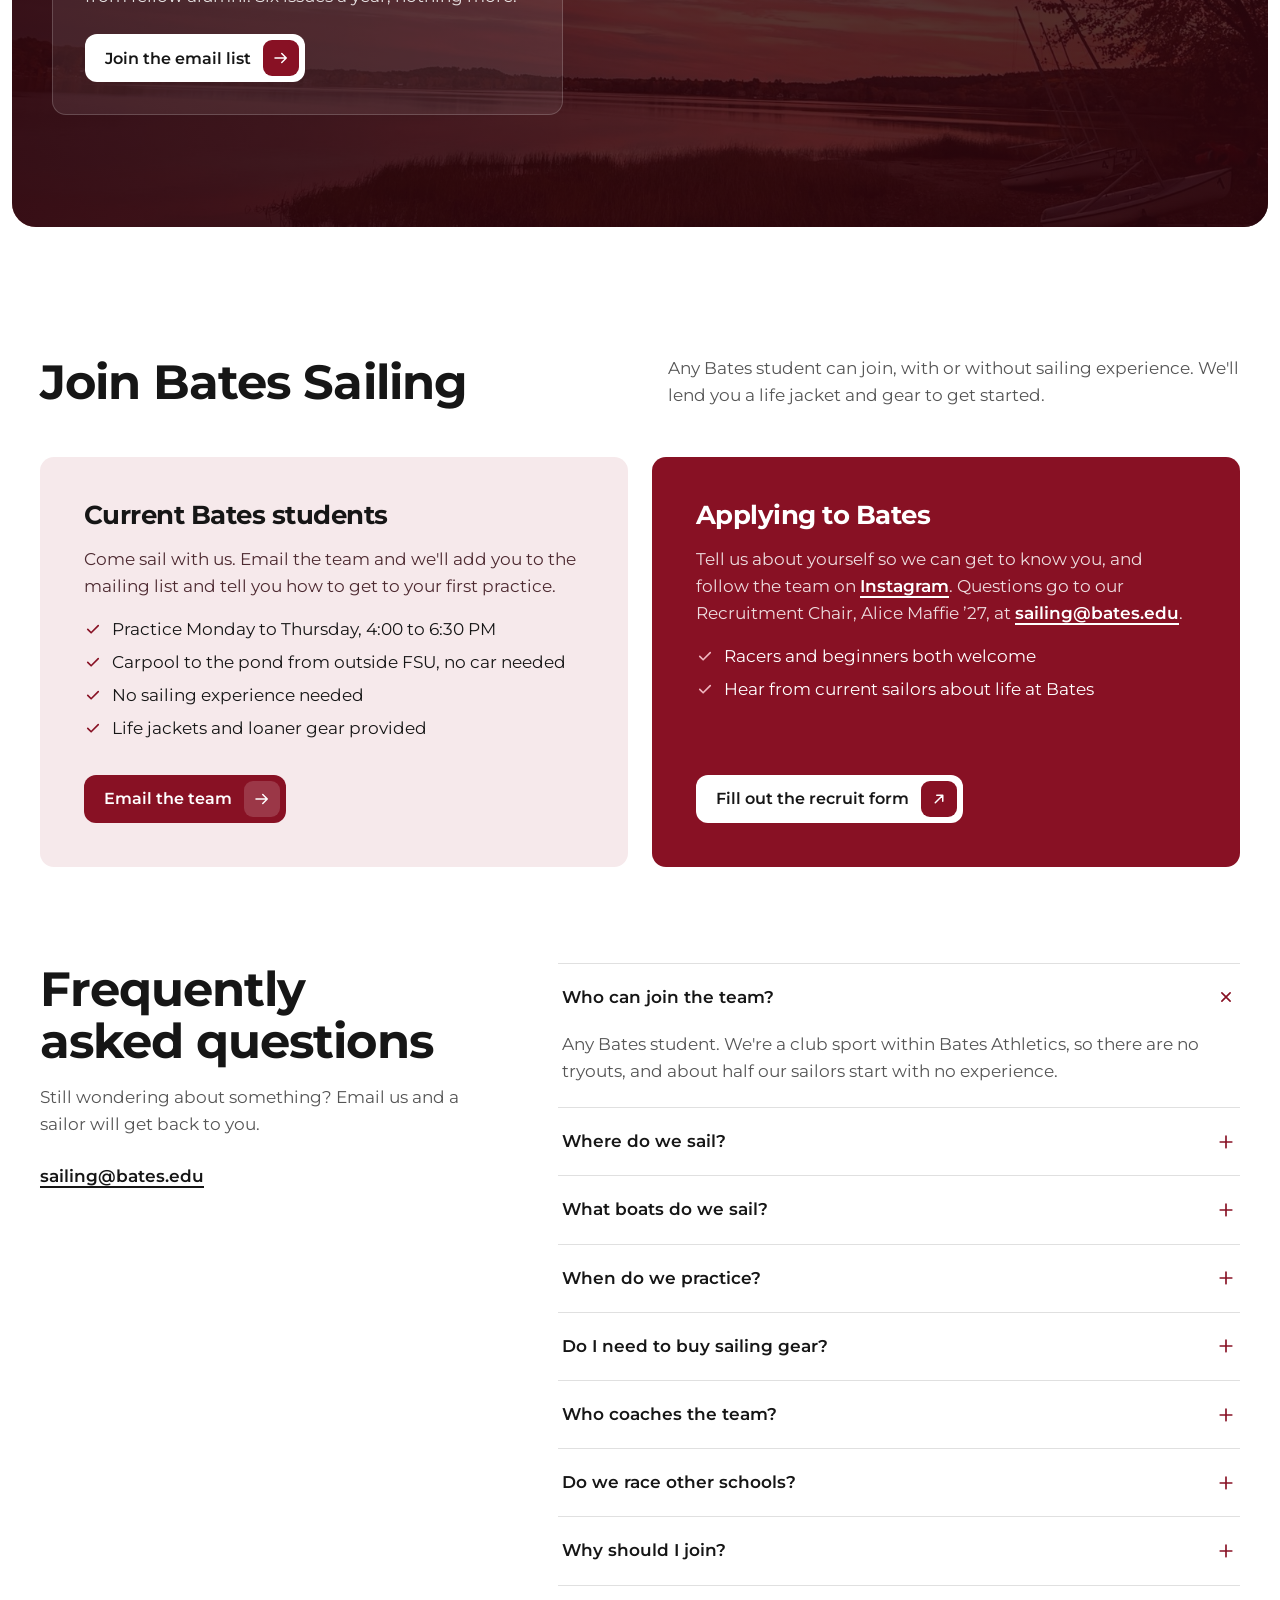
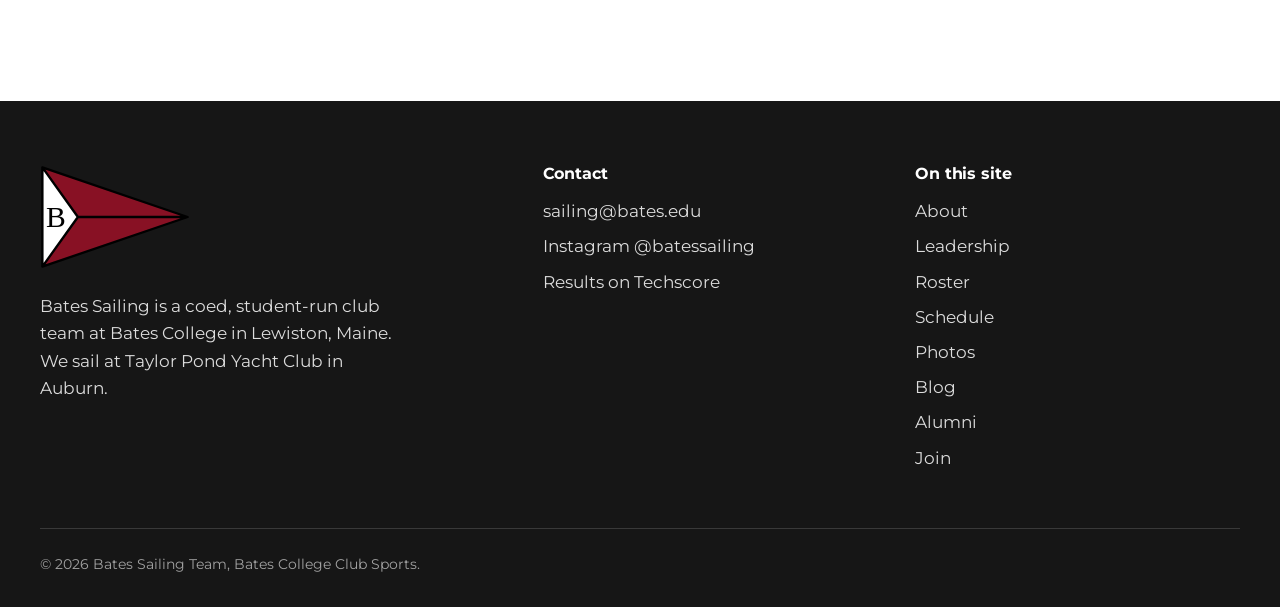
==== commit e44214a7: "Remove remaining Larchmont mentions from the schedule intro and IOR recap Co-Authored-By: Claude Opu" ====
--- a/index.html
+++ b/index.html
@@ -240,7 +240,7 @@
     <div class="wrap">
       <div class="section-head">
         <h2 id="schedule-title">Fall 2026 schedule</h2>
-        <p>Fourteen regattas from September to early November, from Maine Maritime to Larchmont, plus one at home on Taylor Pond.</p>
+        <p>Fourteen regattas across New England from September to early November, plus one at home on Taylor Pond.</p>
       </div>
 
       <!-- Fall 2026 schedule. To update, edit these rows; add class "is-home" and the Home tag for regattas we host. -->
@@ -392,9 +392,9 @@
         <article class="post-card">
           <a class="cover" href="blog/first-regatta-recap.html" tabindex="-1" aria-hidden="true"><img src="assets/img/blog-recap-2026.jpg" width="1200" height="800" loading="lazy" alt=""></a>
           <p class="post-status">Coming soon</p>
-          <h3><a href="blog/first-regatta-recap.html">Recap: IOR at Larchmont</a></h3>
-          <p>Our recap from the IOR at Larchmont Yacht Club, October 10–11, is on its way.</p>
-          <a class="text-link" href="blog/first-regatta-recap.html" aria-label="Read the Larchmont recap">Read post</a>
+          <h3><a href="blog/first-regatta-recap.html">Recap: IOR</a></h3>
+          <p>Our recap from the IOR, October 10–11, is on its way.</p>
+          <a class="text-link" href="blog/first-regatta-recap.html" aria-label="Read the IOR recap">Read post</a>
         </article>
         <article class="post-card">
           <a class="cover" href="blog/learning-to-sail.html" tabindex="-1" aria-hidden="true"><img src="assets/img/blog-learning-2026.jpg" width="1200" height="800" loading="lazy" alt=""></a>
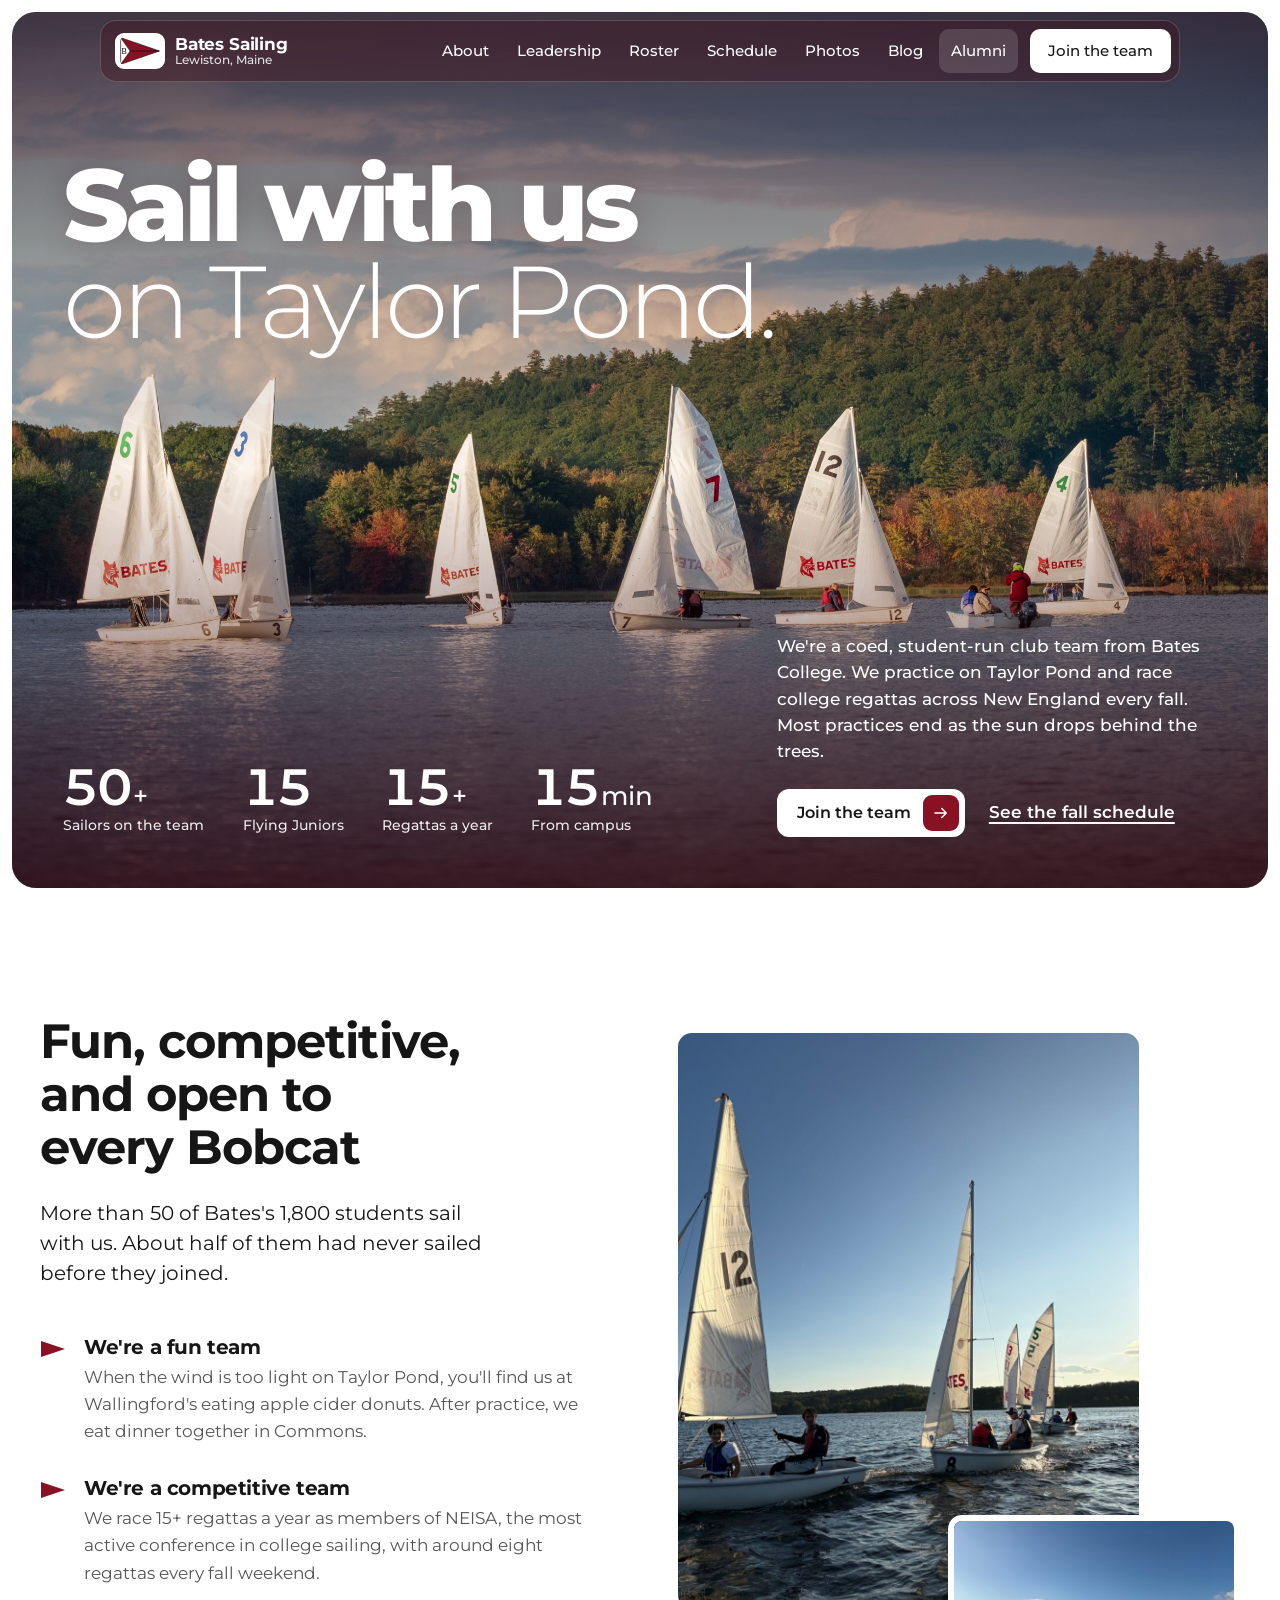
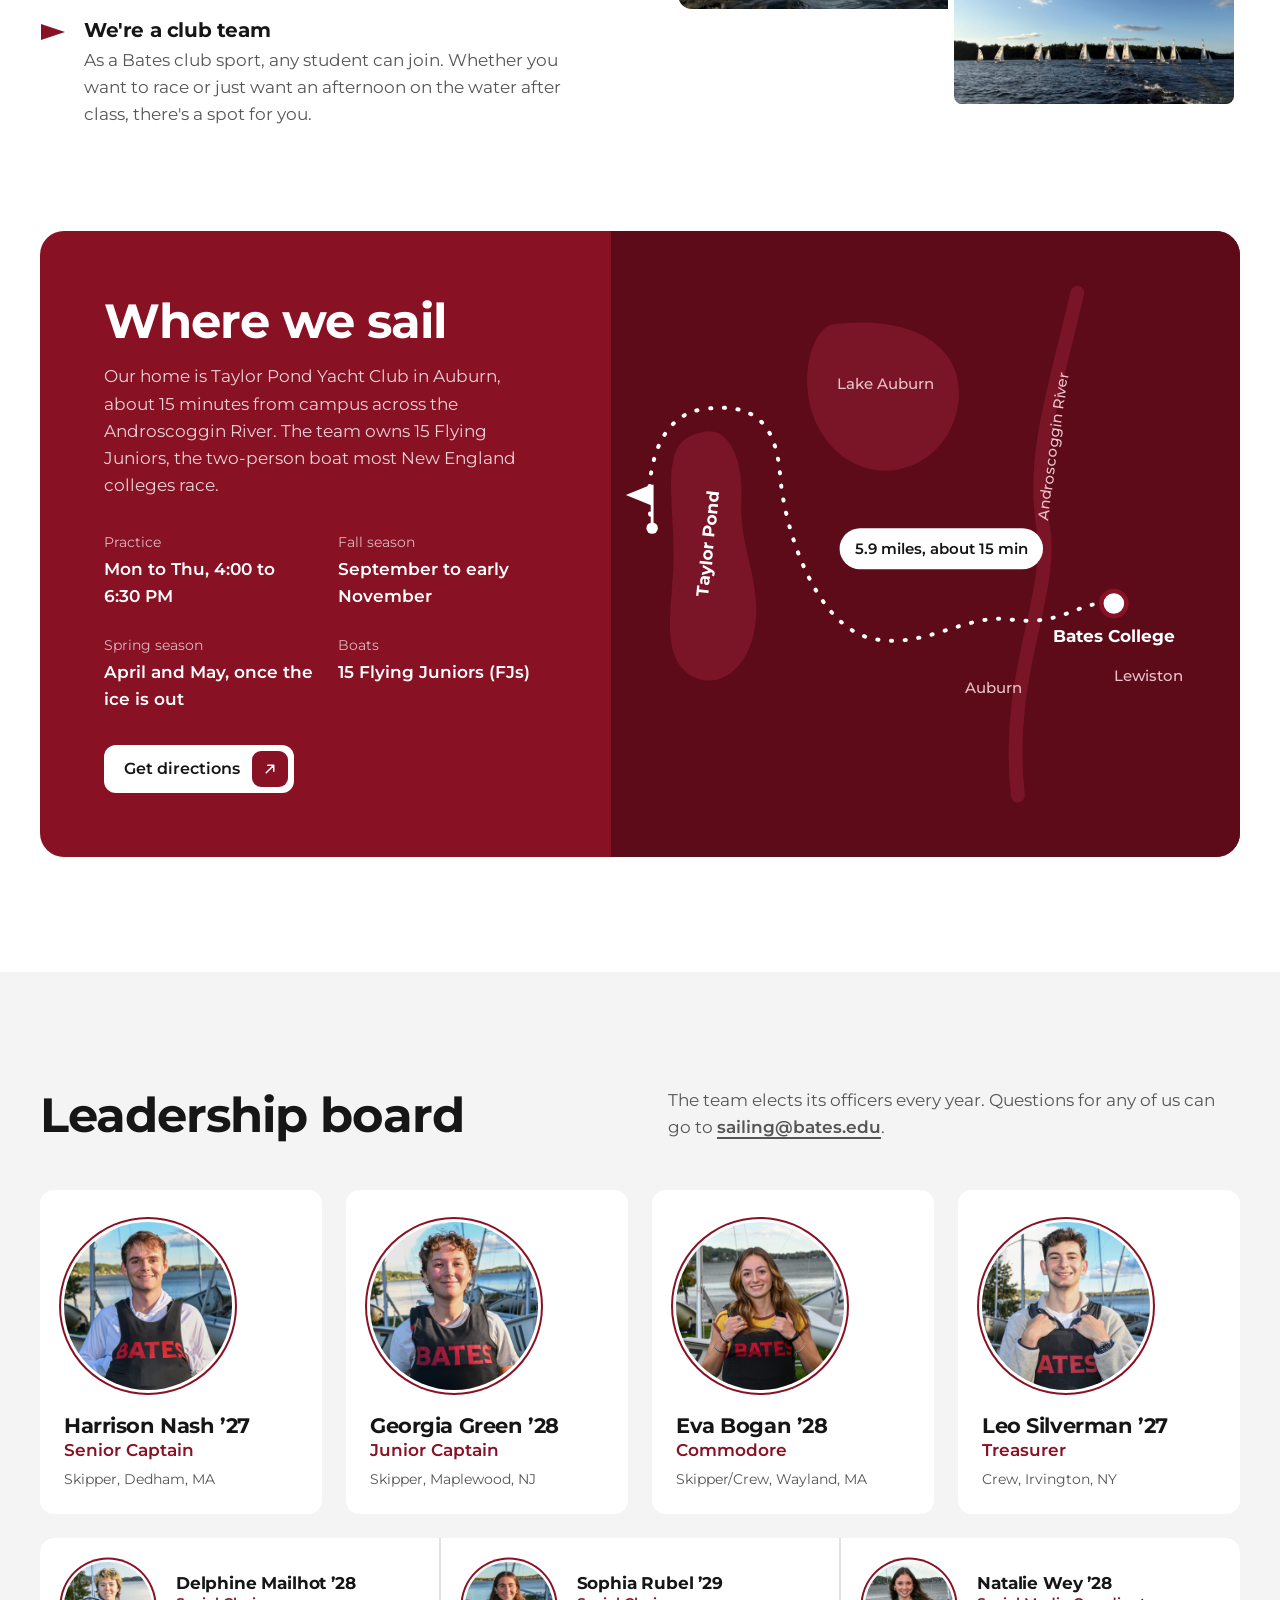
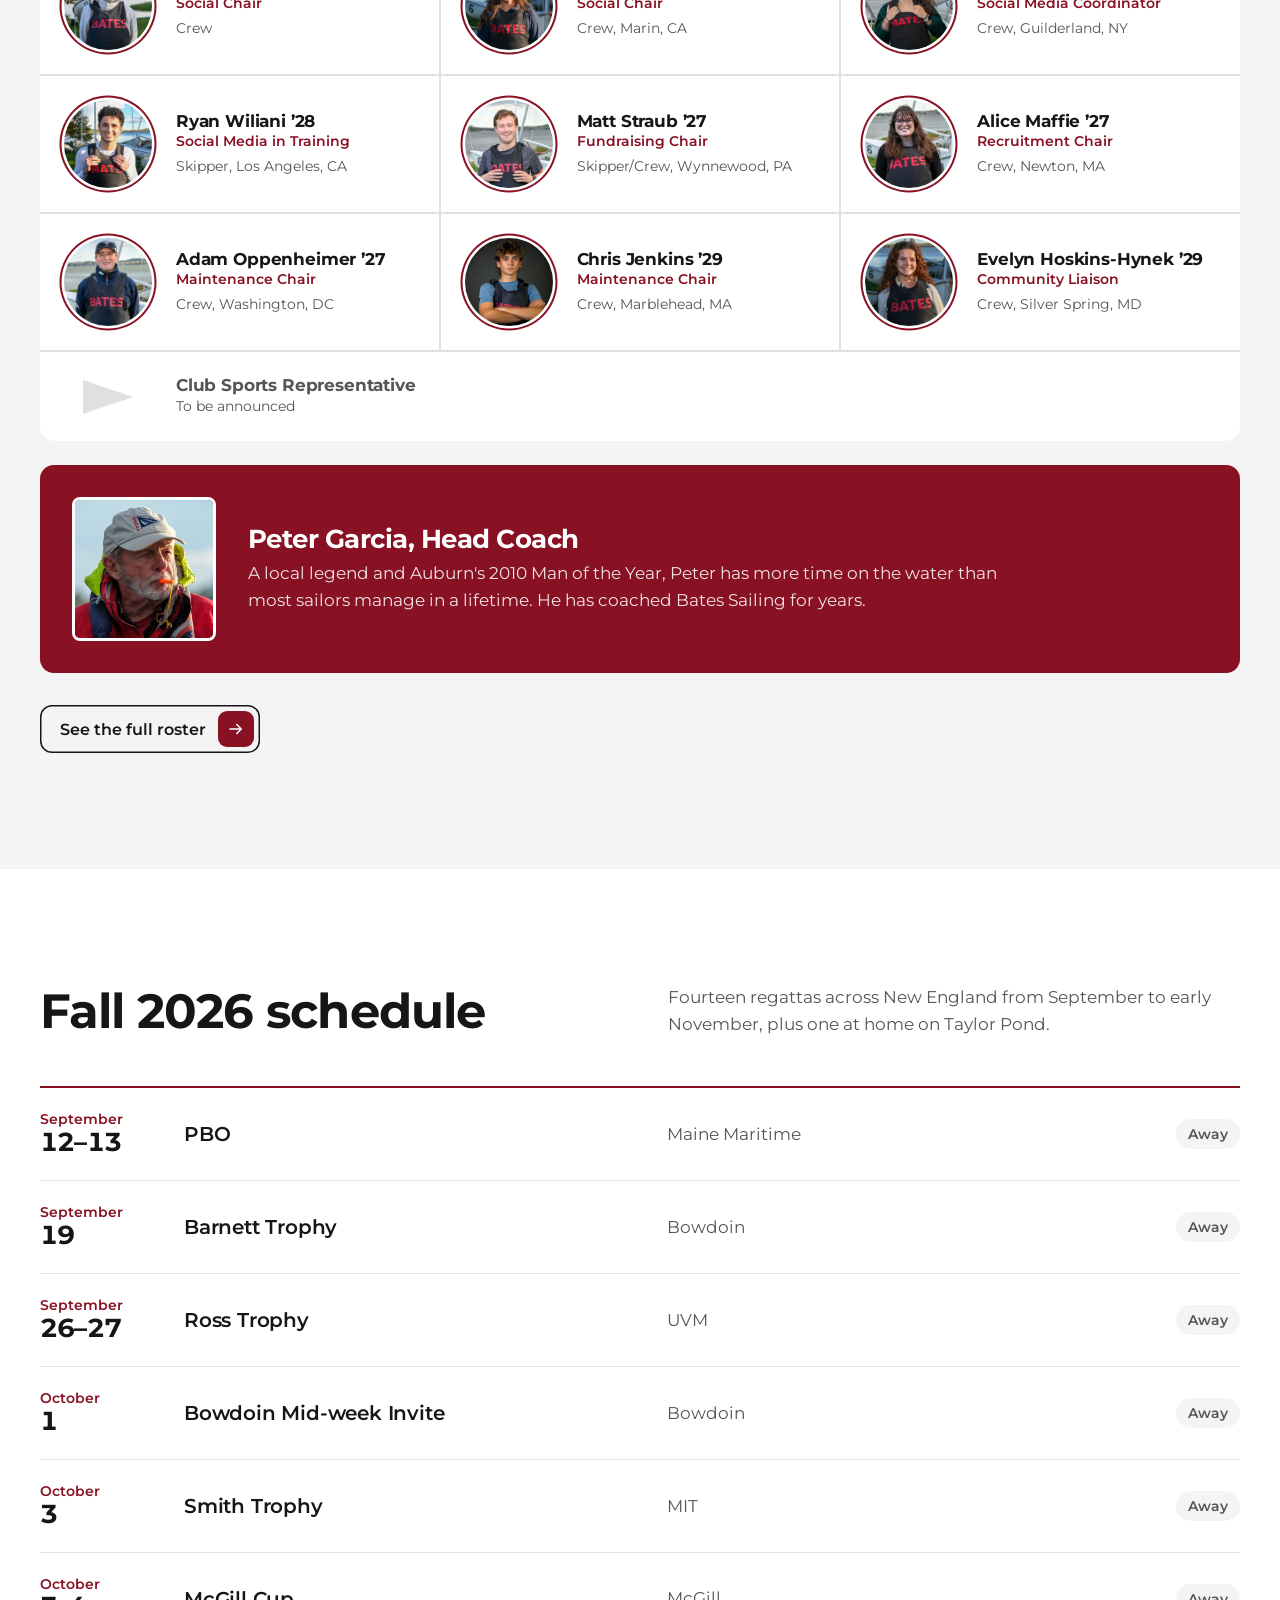
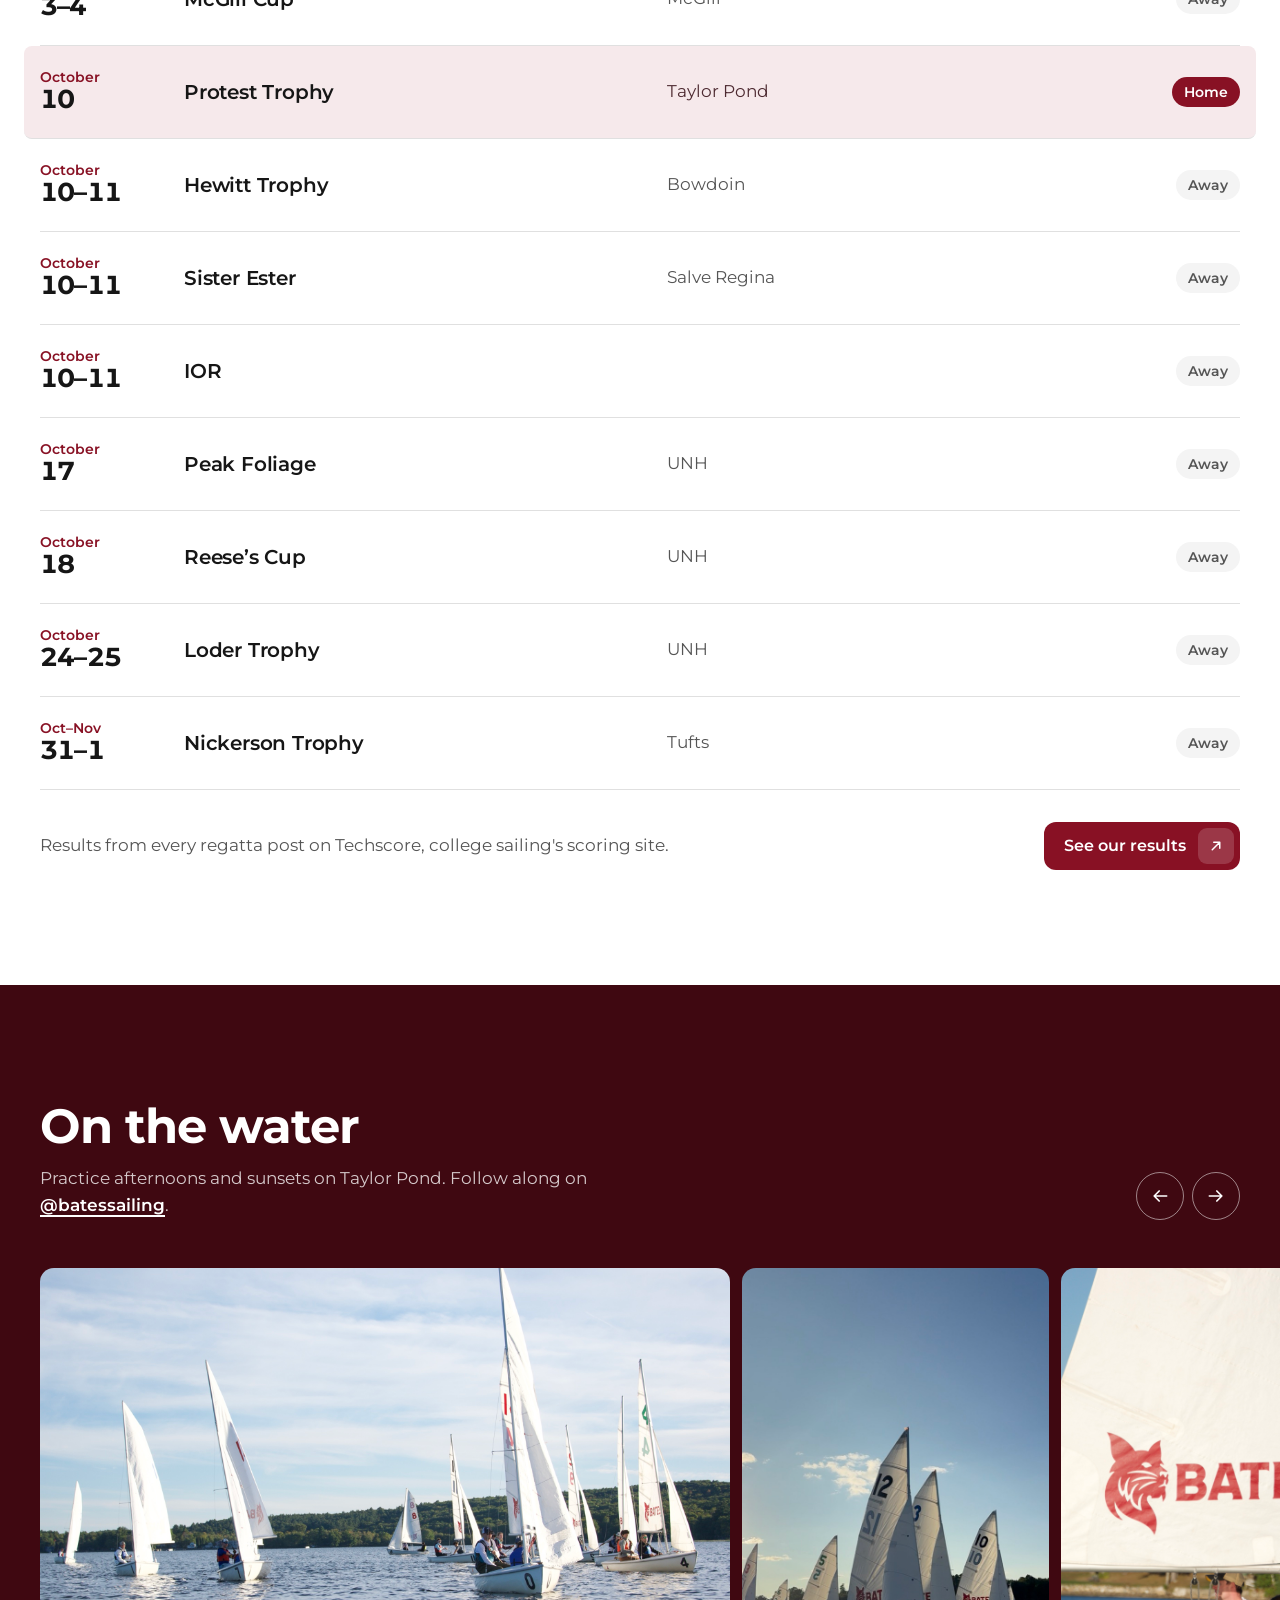
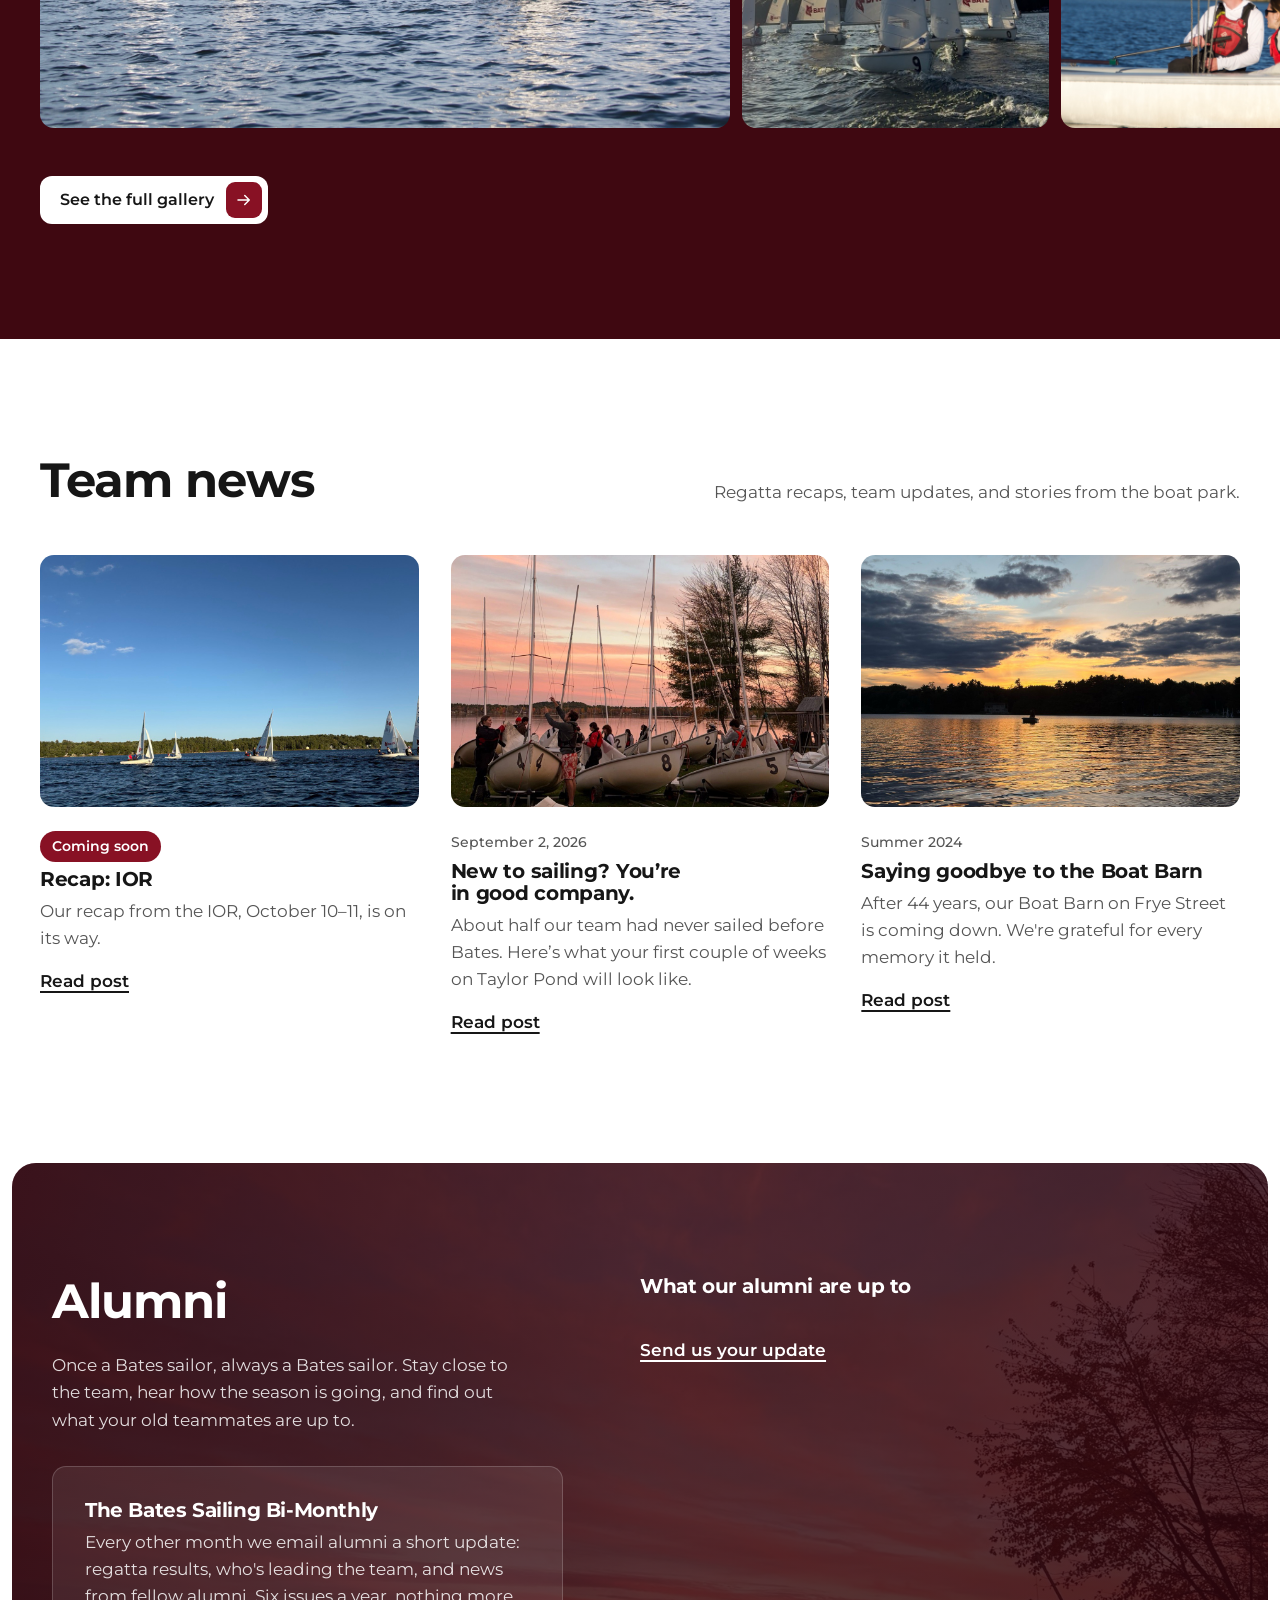
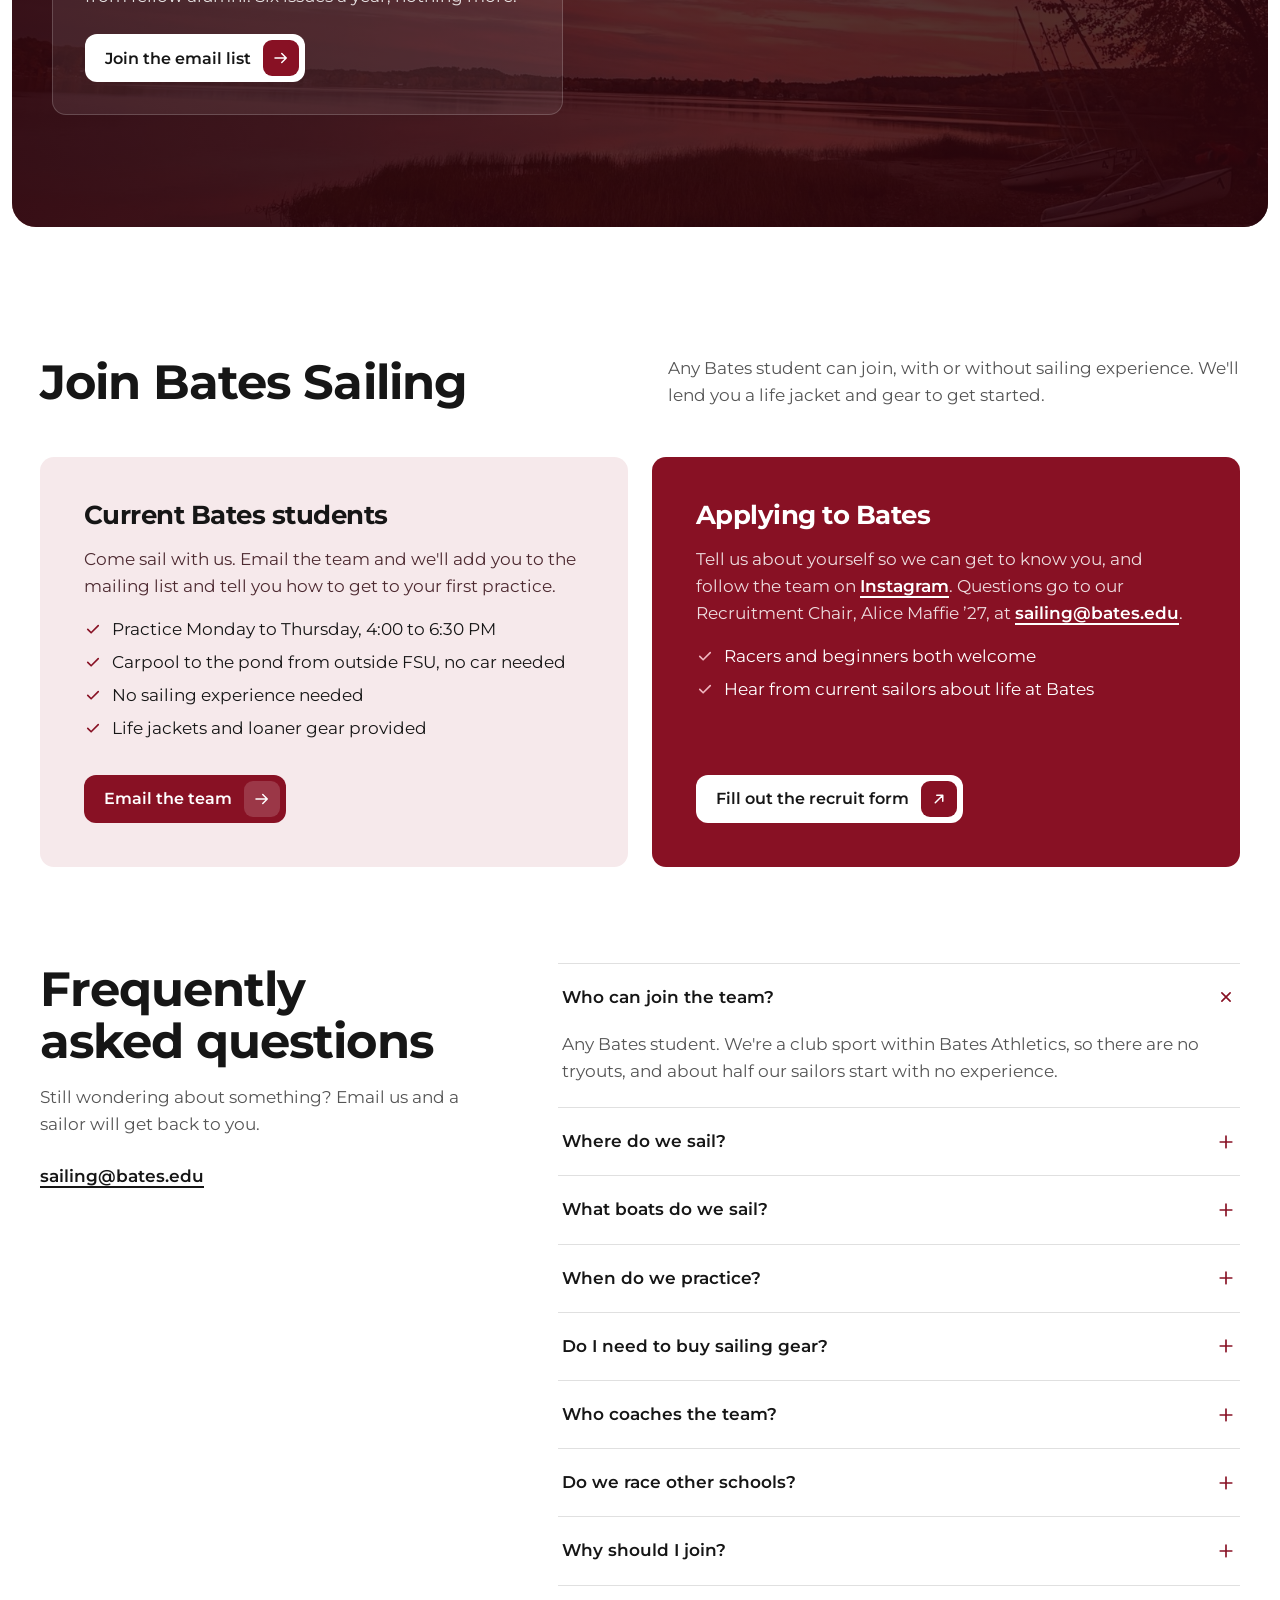
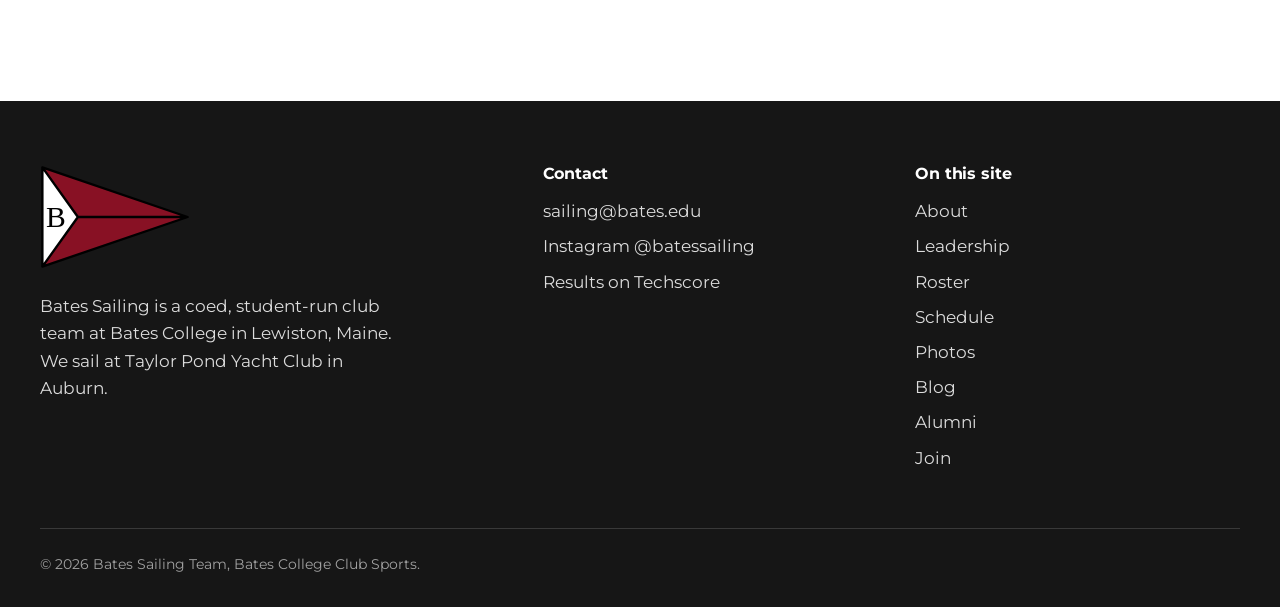
==== commit e03d51e8: "Regattas back to 15+; map route goes over the top of Taylor Pond to the middle of its west shore Co-" ====
--- a/index.html
+++ b/index.html
@@ -86,7 +86,7 @@
     <dl class="hero-stats">
       <div><dt>Sailors on the team</dt><dd>50<small>+</small></dd></div>
       <div><dt>Flying Juniors</dt><dd>15</dd></div>
-      <div><dt>Regattas a year</dt><dd>13<small>+</small></dd></div>
+      <div><dt>Regattas a year</dt><dd>15<small>+</small></dd></div>
       <div><dt>From campus</dt><dd>15<small>min</small></dd></div>
     </dl>
   </section>
@@ -110,7 +110,7 @@
               <svg class="pennant-mark" aria-hidden="true"><use href="#i-pennant"/></svg>
               <div>
                 <h3>We're a competitive team</h3>
-                <p>We race 13+ regattas a year as members of NEISA, the most active conference in college sailing, with around eight regattas every fall weekend.</p>
+                <p>We race 15+ regattas a year as members of NEISA, the most active conference in college sailing, with around eight regattas every fall weekend.</p>
               </div>
             </li>
             <li>
@@ -159,16 +159,16 @@
               <text x="380" y="340">Auburn</text>
               <text x="510" y="330">Lewiston</text>
             </g>
-            <path d="M172 300C214 318 254 300 296 292S380 270 420 276 480 262 499 262" fill="none" stroke="#fff" stroke-width="3.5" stroke-linecap="round" stroke-dasharray="1 11"/>
+            <path d="M106 196C98 154 108 98 150 92S214 100 218 150 250 280 296 292 380 270 420 276 480 262 499 262" fill="none" stroke="#fff" stroke-width="3.5" stroke-linecap="round" stroke-dasharray="1 11"/>
             <g>
               <circle cx="510" cy="262" r="11" fill="#fff" stroke="#881124" stroke-width="4"/>
               <text x="510" y="296" text-anchor="middle" font-family="Montserrat, sans-serif" font-size="15" font-weight="700" fill="#fff">Bates College</text>
             </g>
             <g>
-              <line x1="172" y1="300" x2="172" y2="262" stroke="#fff" stroke-width="2.5"/>
-              <path d="M173 262 204 273 173 284Z" fill="#fff"/>
-              <circle cx="172" cy="300" r="5" fill="#fff"/>
-              <text x="160" y="190" text-anchor="middle" font-family="Montserrat, sans-serif" font-size="15" font-weight="700" fill="#fff" transform="rotate(-84 160 190)">Taylor Pond</text>
+              <line x1="106" y1="196" x2="106" y2="158" stroke="#fff" stroke-width="2.5"/>
+              <path d="M105 158 83 167 105 176Z" fill="#fff"/>
+              <circle cx="106" cy="196" r="5" fill="#fff"/>
+              <text x="160" y="210" text-anchor="middle" font-family="Montserrat, sans-serif" font-size="15" font-weight="700" fill="#fff" transform="rotate(-84 160 210)">Taylor Pond</text>
             </g>
             <g transform="translate(270 196)">
               <rect width="178" height="36" rx="18" fill="#fff"/>
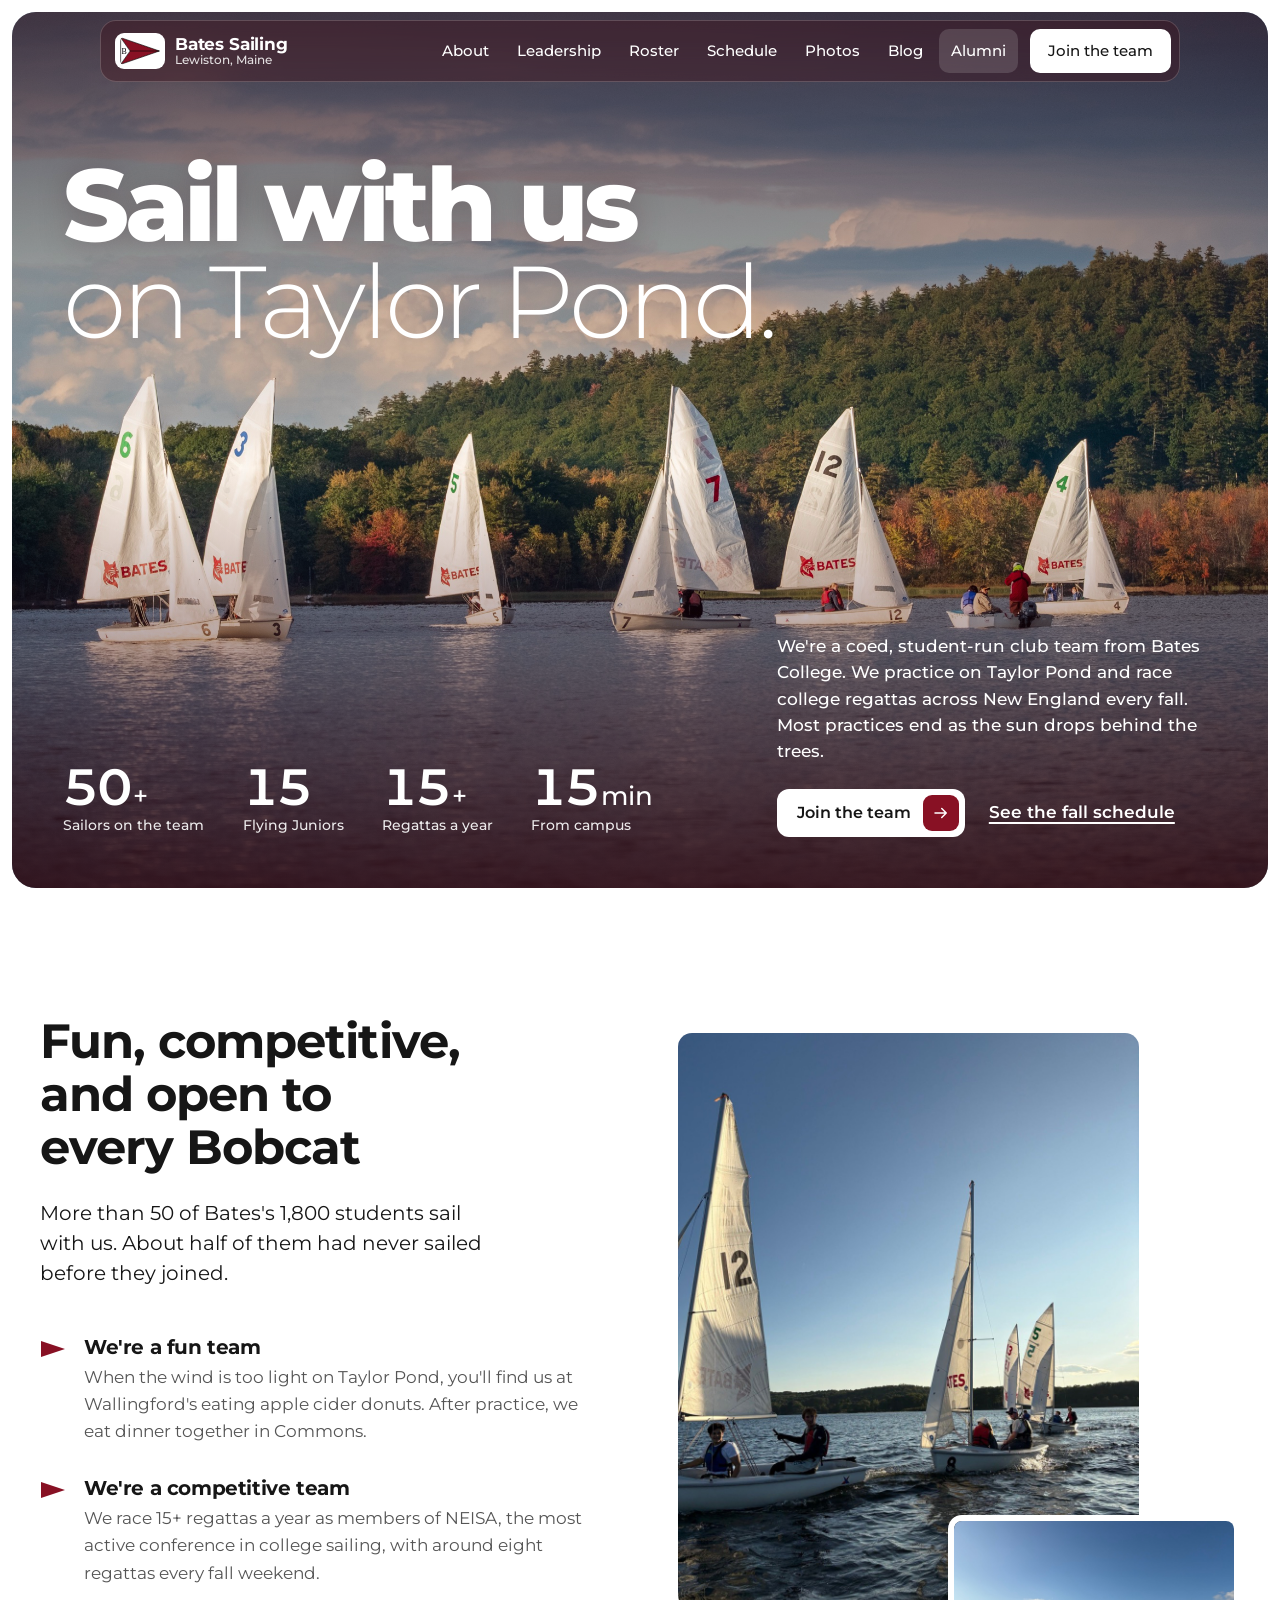
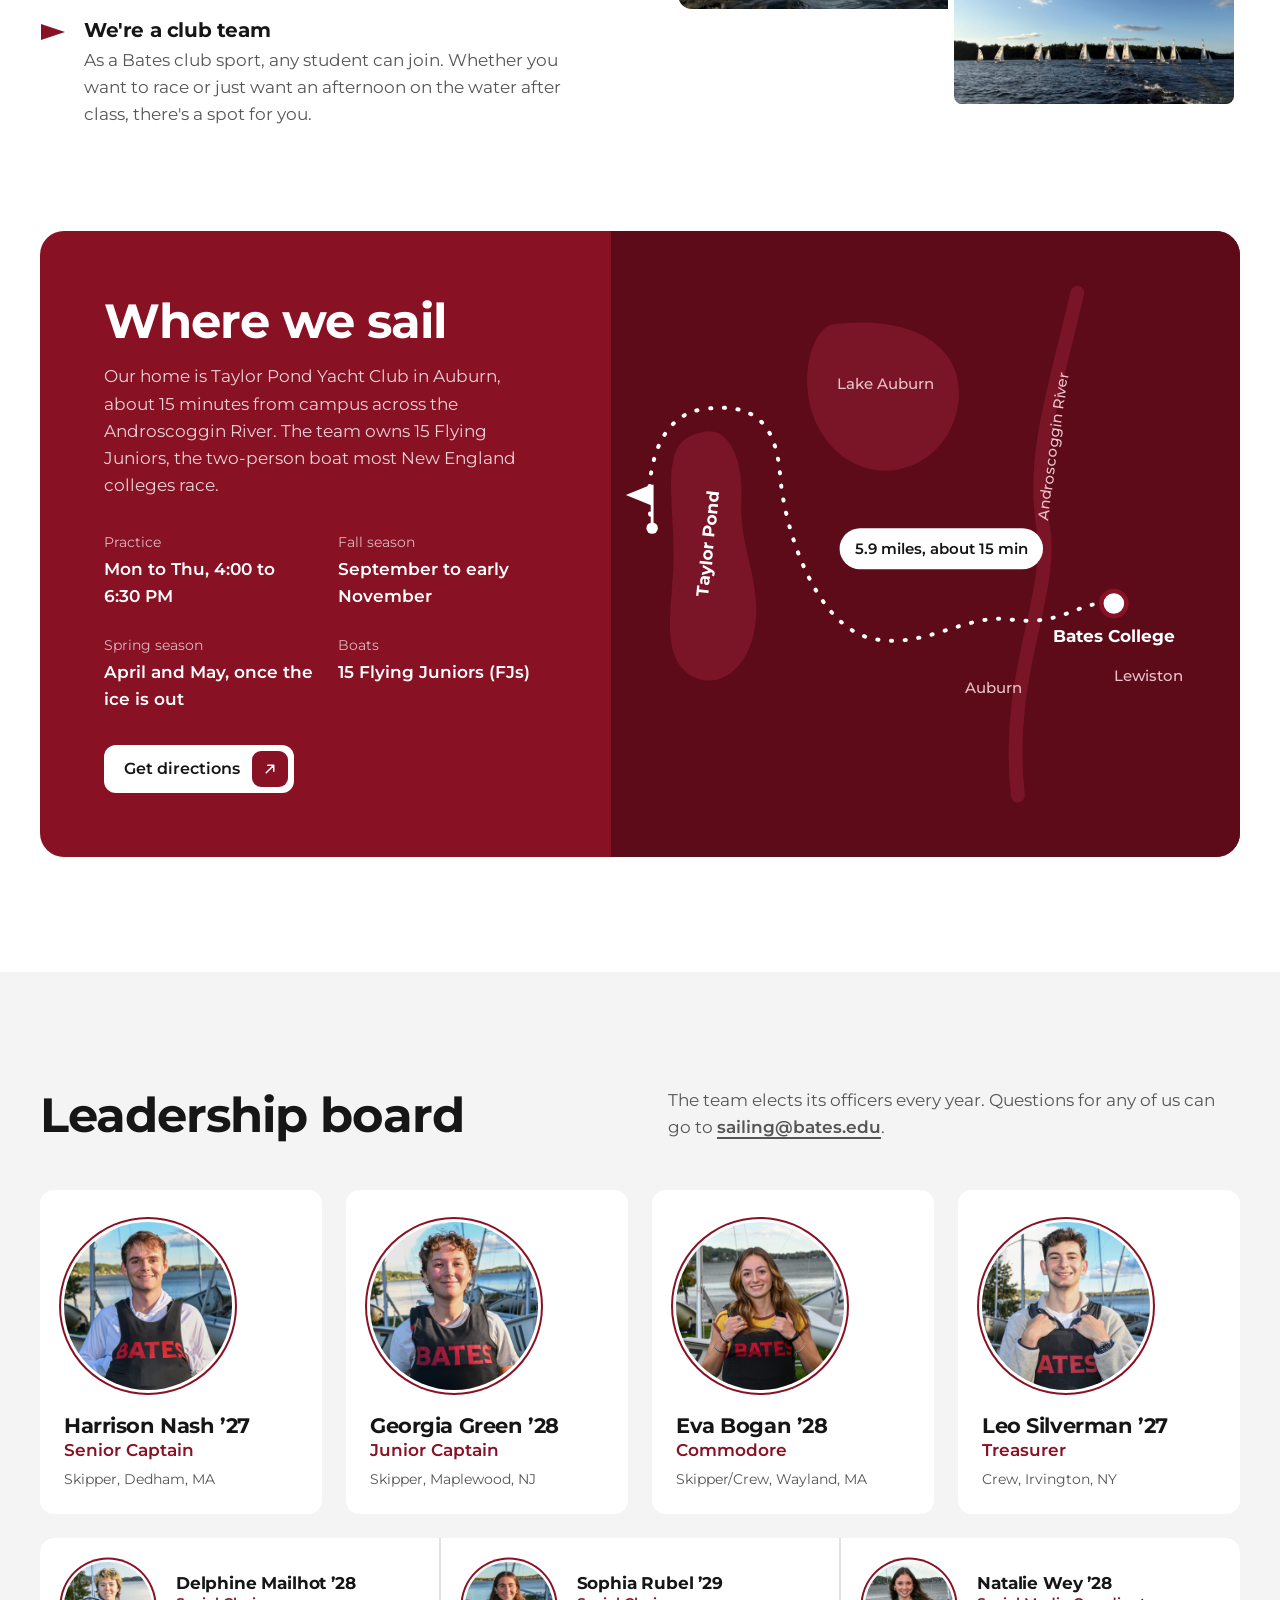
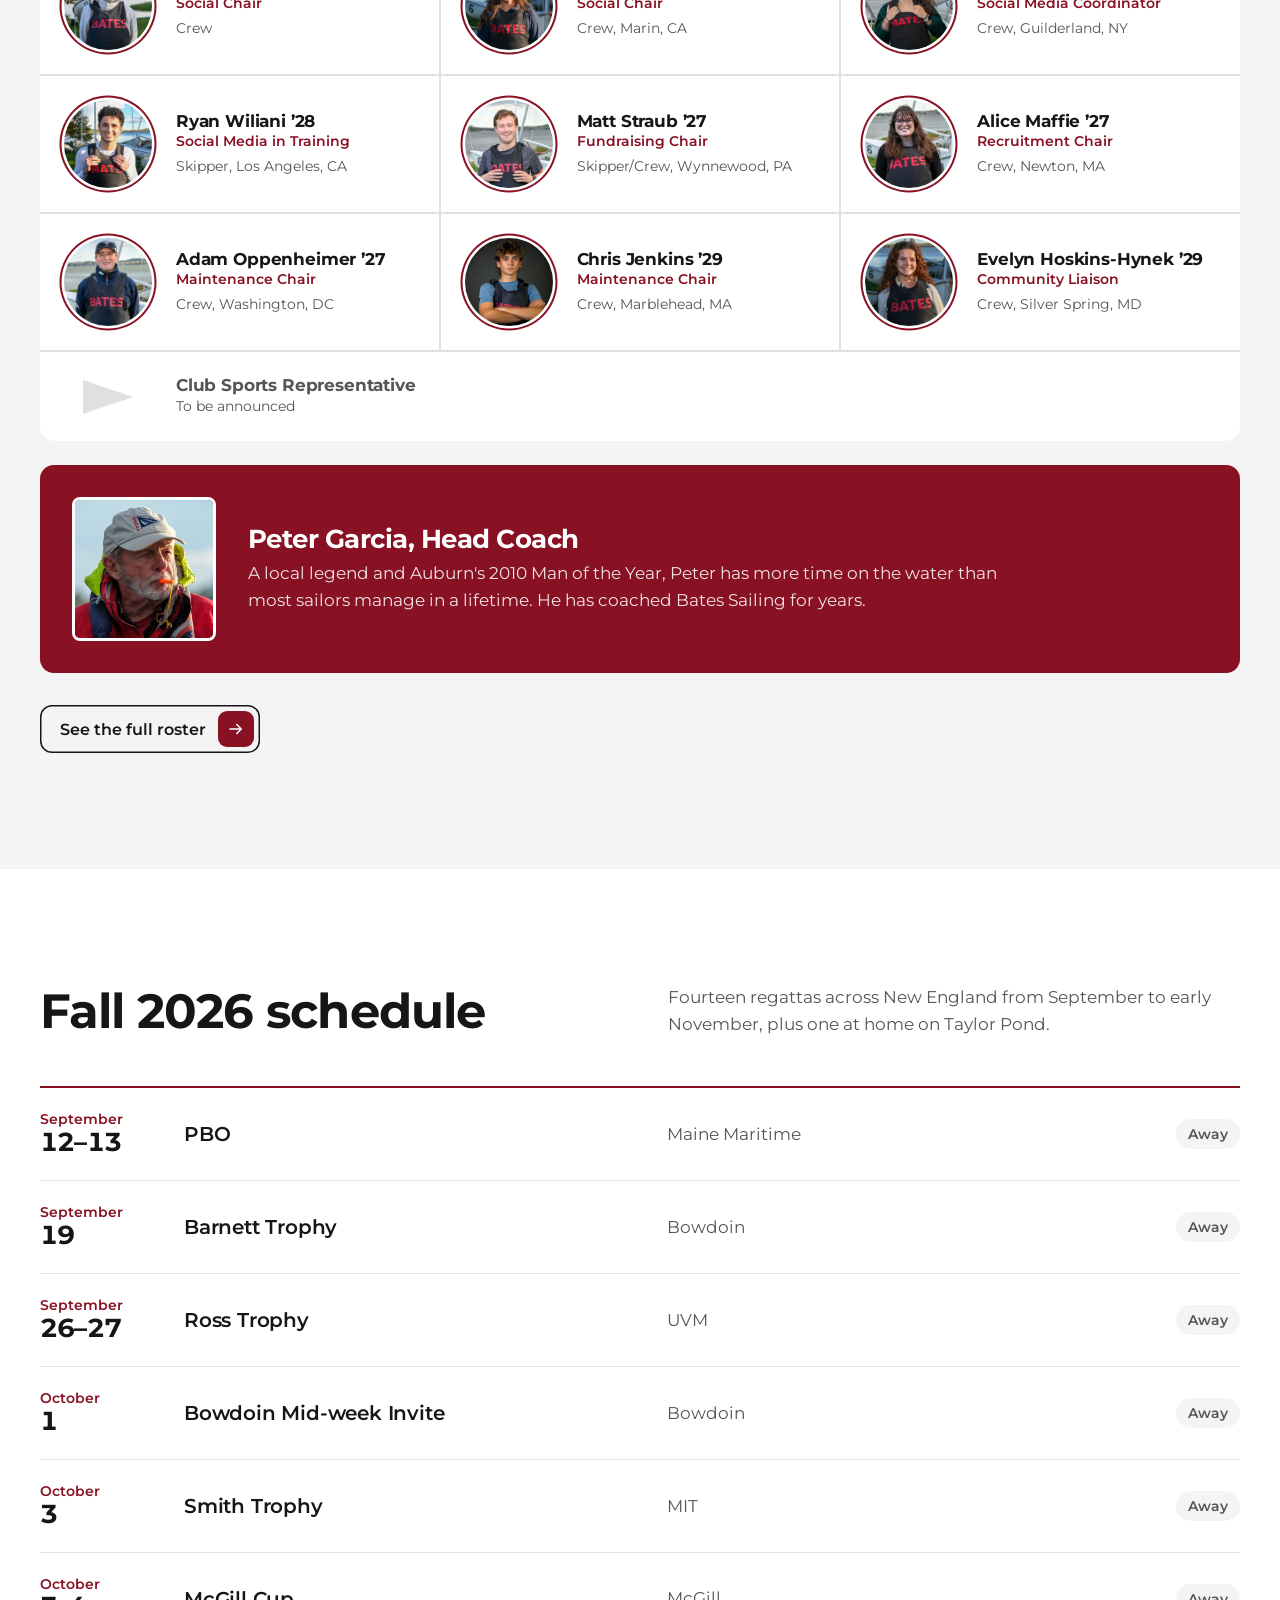
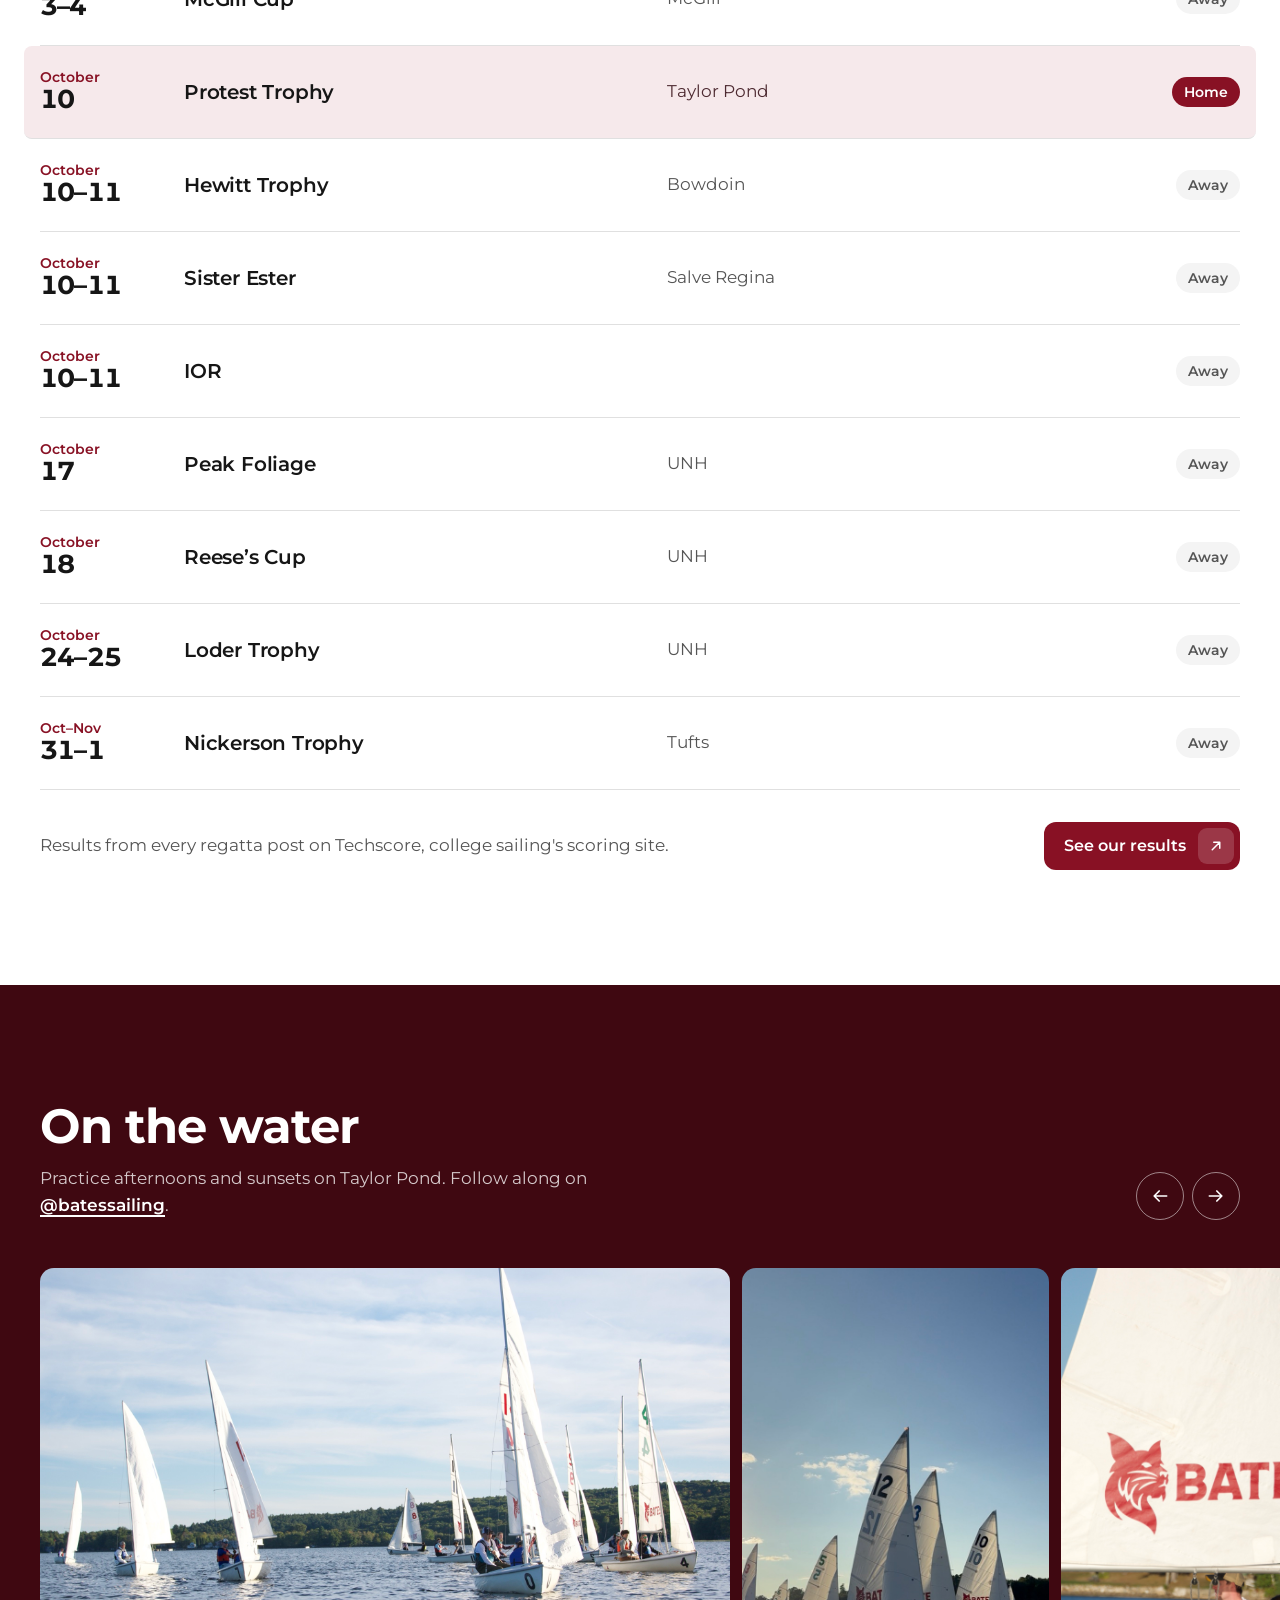
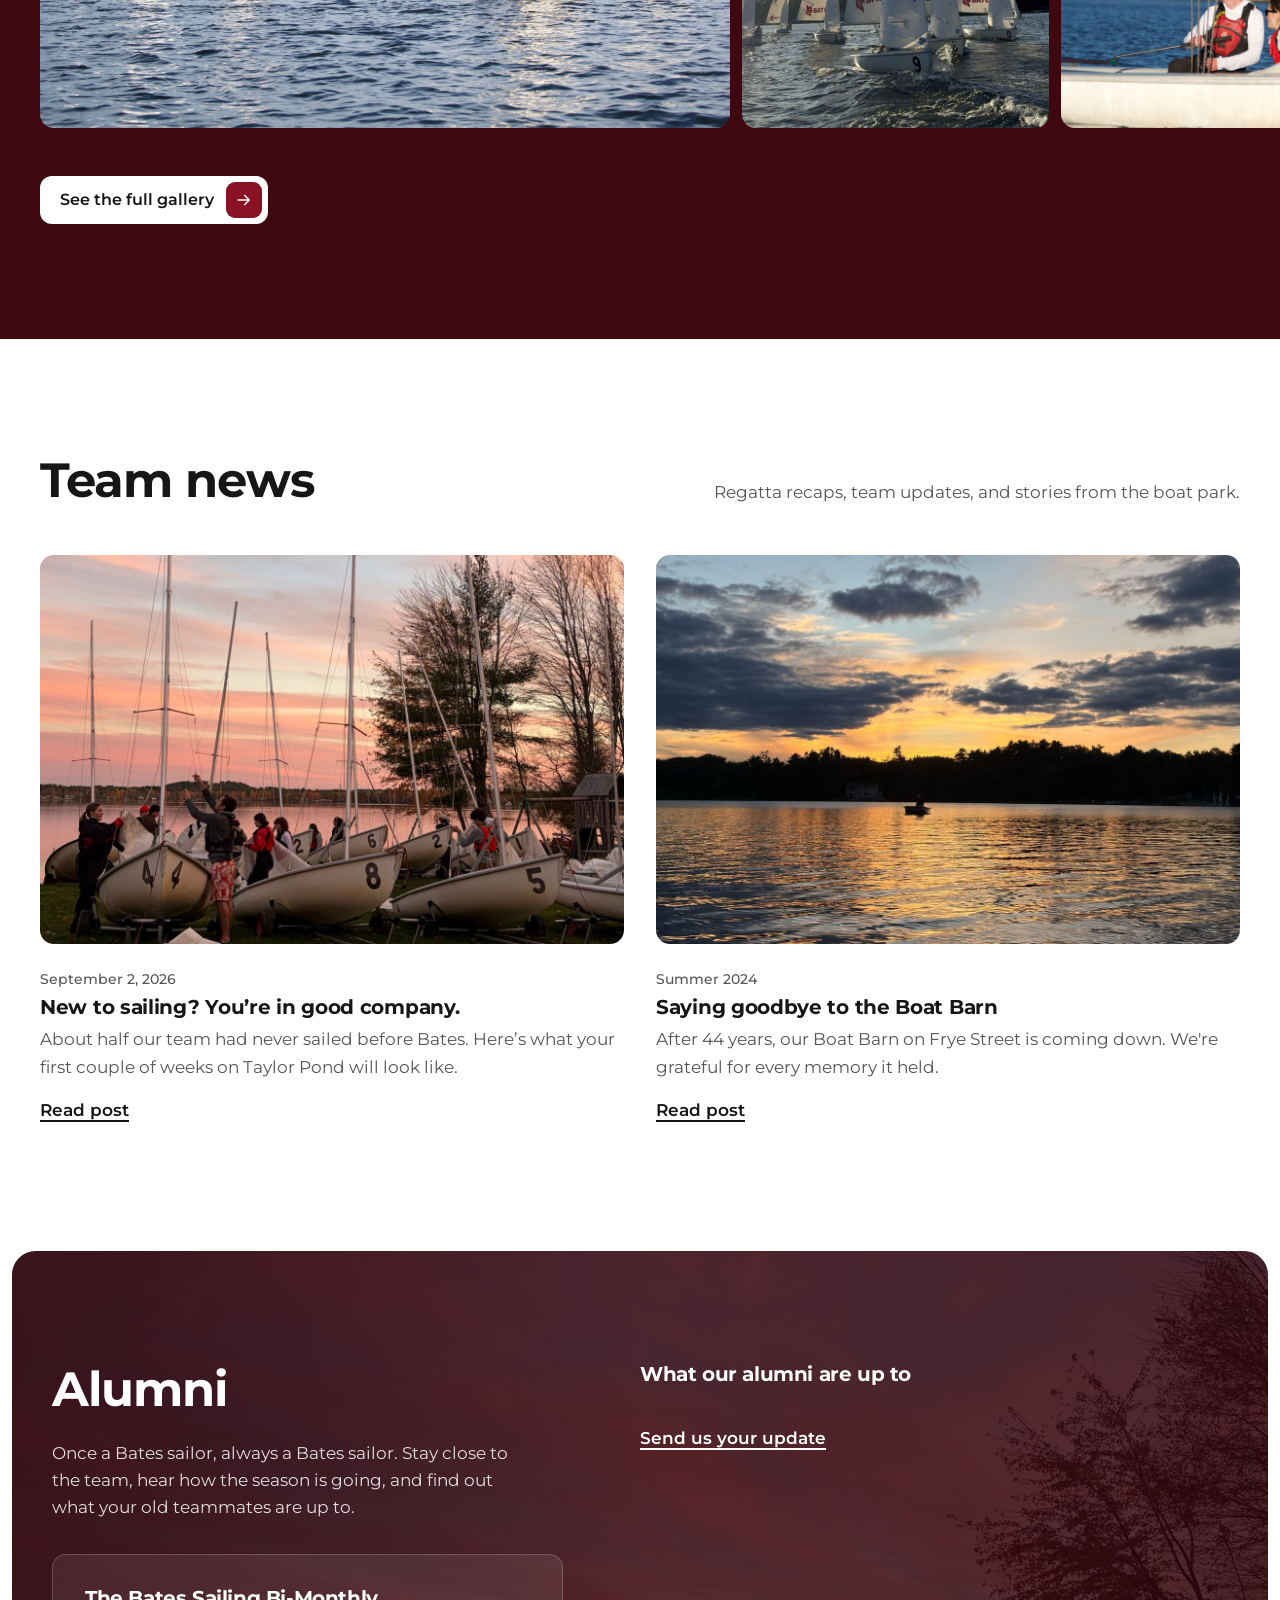
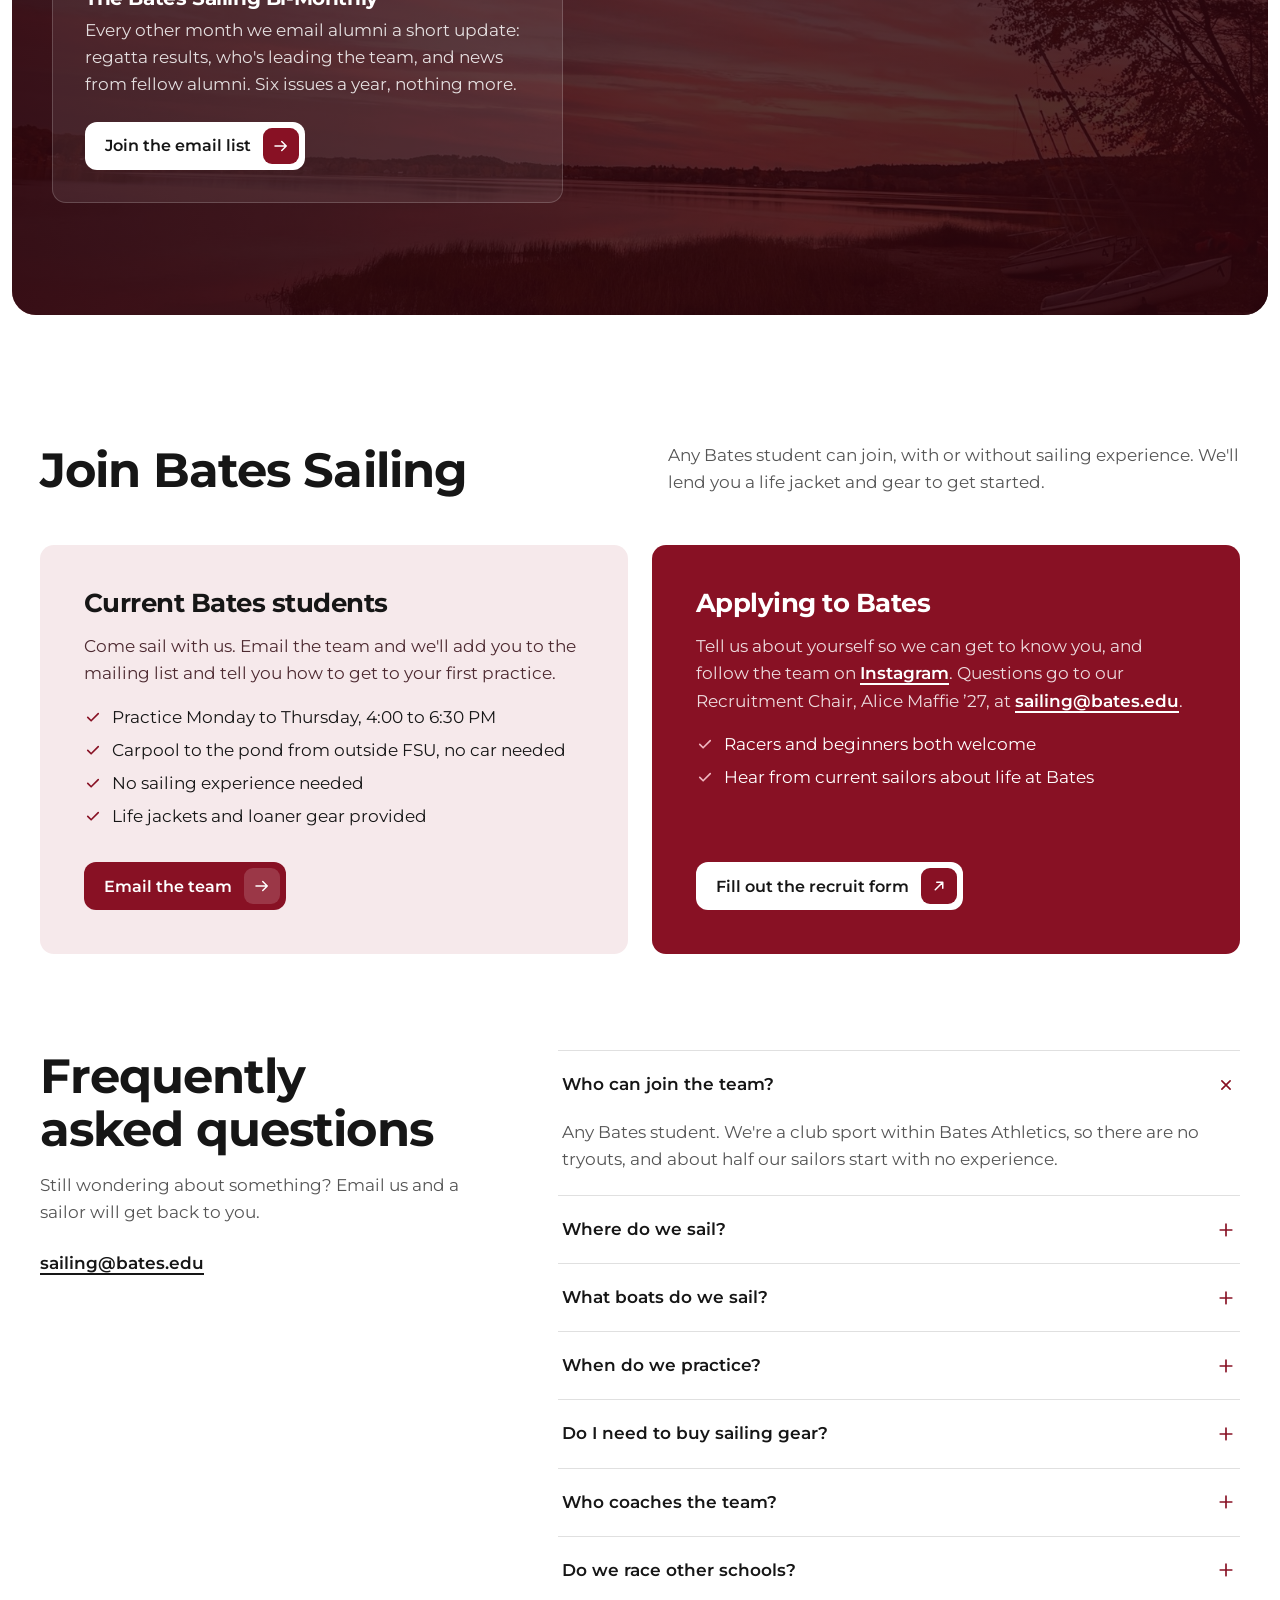
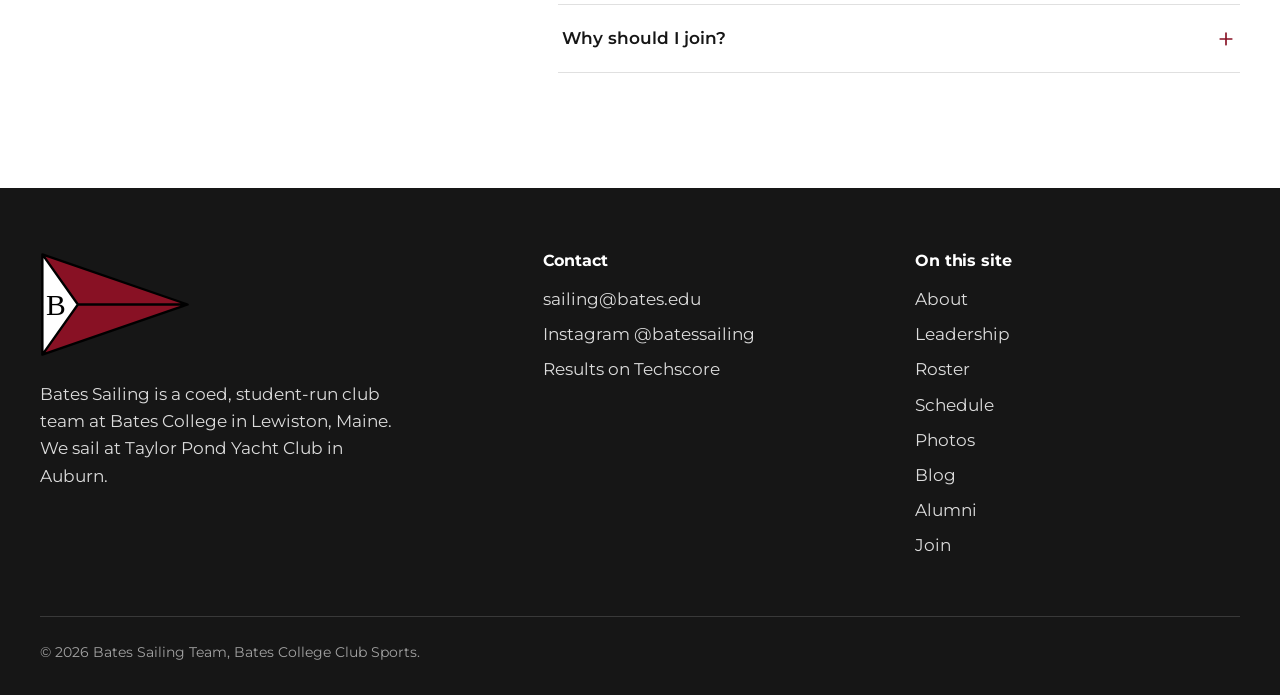
==== commit 0bd36cca: "Remove the IOR recap card and post; show team news in two columns Co-Authored-By: Claude Opus 5.5 <n" ====
--- a/index.html
+++ b/index.html
@@ -9,7 +9,7 @@
   <link rel="icon" href="assets/img/burgee.svg" type="image/svg+xml">
   <link rel="preload" href="assets/fonts/Montserrat-VariableFont_wght.ttf" as="font" type="font/ttf" crossorigin>
   <link rel="preload" as="image" href="assets/img/hero-fleet-2400.jpg" imagesrcset="assets/img/hero-fleet-1200.jpg 1200w, assets/img/hero-fleet-2400.jpg 2400w" imagesizes="100vw">
-  <link rel="stylesheet" href="css/styles.css?v=20261116">
+  <link rel="stylesheet" href="css/styles.css?v=20261117">
   <meta property="og:title" content="Bates Sailing Team">
   <meta property="og:description" content="Coed club sailing at Bates College. Practice on Taylor Pond, race across New England every fall.">
   <meta property="og:image" content="assets/img/hero-fleet-1200.jpg">
@@ -390,13 +390,6 @@
       </div>
       <div class="posts">
         <article class="post-card">
-          <a class="cover" href="blog/first-regatta-recap.html" tabindex="-1" aria-hidden="true"><img src="assets/img/blog-recap-2026.jpg" width="1200" height="800" loading="lazy" alt=""></a>
-          <p class="post-status">Coming soon</p>
-          <h3><a href="blog/first-regatta-recap.html">Recap: IOR</a></h3>
-          <p>Our recap from the IOR, October 10–11, is on its way.</p>
-          <a class="text-link" href="blog/first-regatta-recap.html" aria-label="Read the IOR recap">Read post</a>
-        </article>
-        <article class="post-card">
           <a class="cover" href="blog/learning-to-sail.html" tabindex="-1" aria-hidden="true"><img src="assets/img/blog-learning-2026.jpg" width="1200" height="800" loading="lazy" alt=""></a>
           <time datetime="2026-09-02">September 2, 2026</time>
           <h3><a href="blog/learning-to-sail.html">New to sailing? You’re in good company.</a></h3>
@@ -559,6 +552,6 @@
   </div>
 </footer>
 
-<script src="js/main.js?v=20261116" defer></script>
+<script src="js/main.js?v=20261117" defer></script>
 </body>
 </html>
--- a/css/styles.css
+++ b/css/styles.css
@@ -604,7 +604,7 @@
 
 /* ---------- Blog ---------- */
 
-.posts { display: grid; grid-template-columns: repeat(3, 1fr); gap: var(--s4); }
+.posts { display: grid; grid-template-columns: repeat(2, 1fr); gap: var(--s4); }
 .post-card { display: flex; flex-direction: column; }
 .post-card a.cover { display: block; border-radius: var(--radius-md); overflow: hidden; }
 .post-card img { aspect-ratio: 3 / 2; width: 100%; object-fit: cover; transition: transform 400ms var(--ease-out); }
